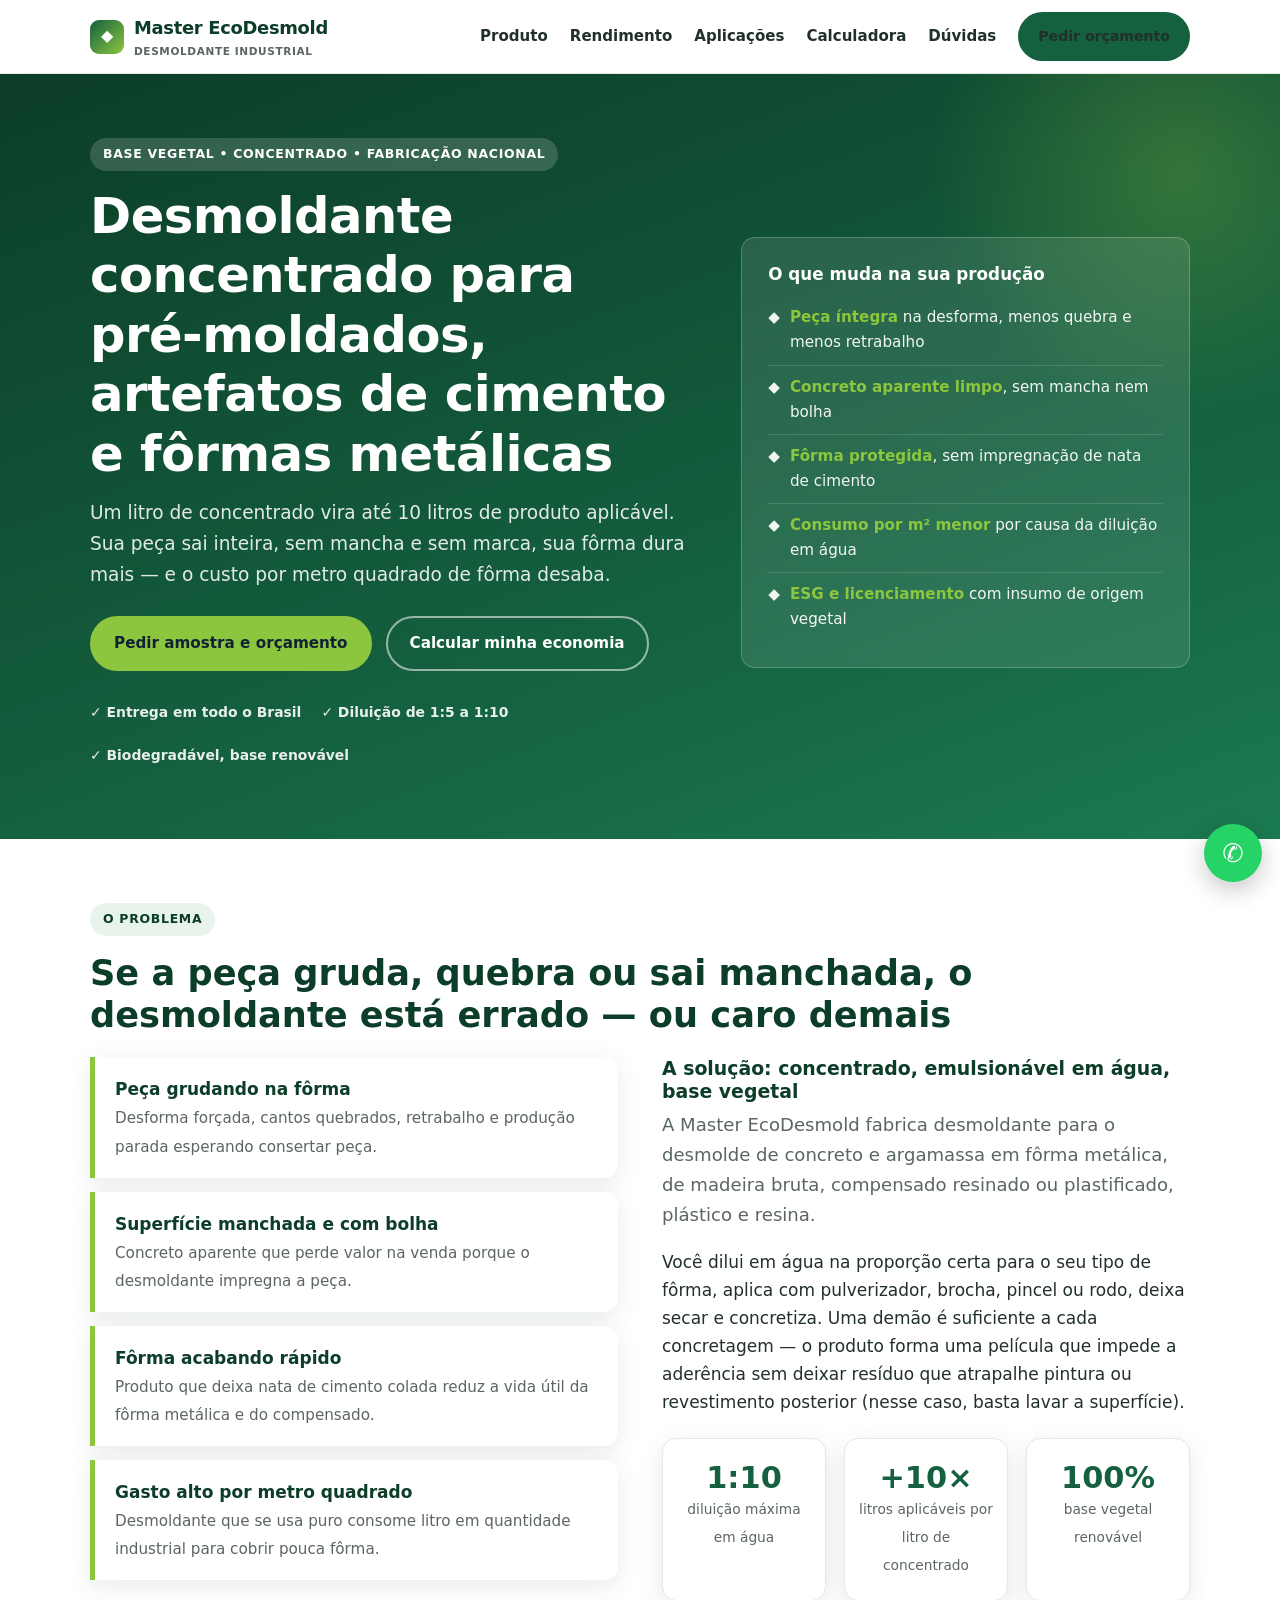
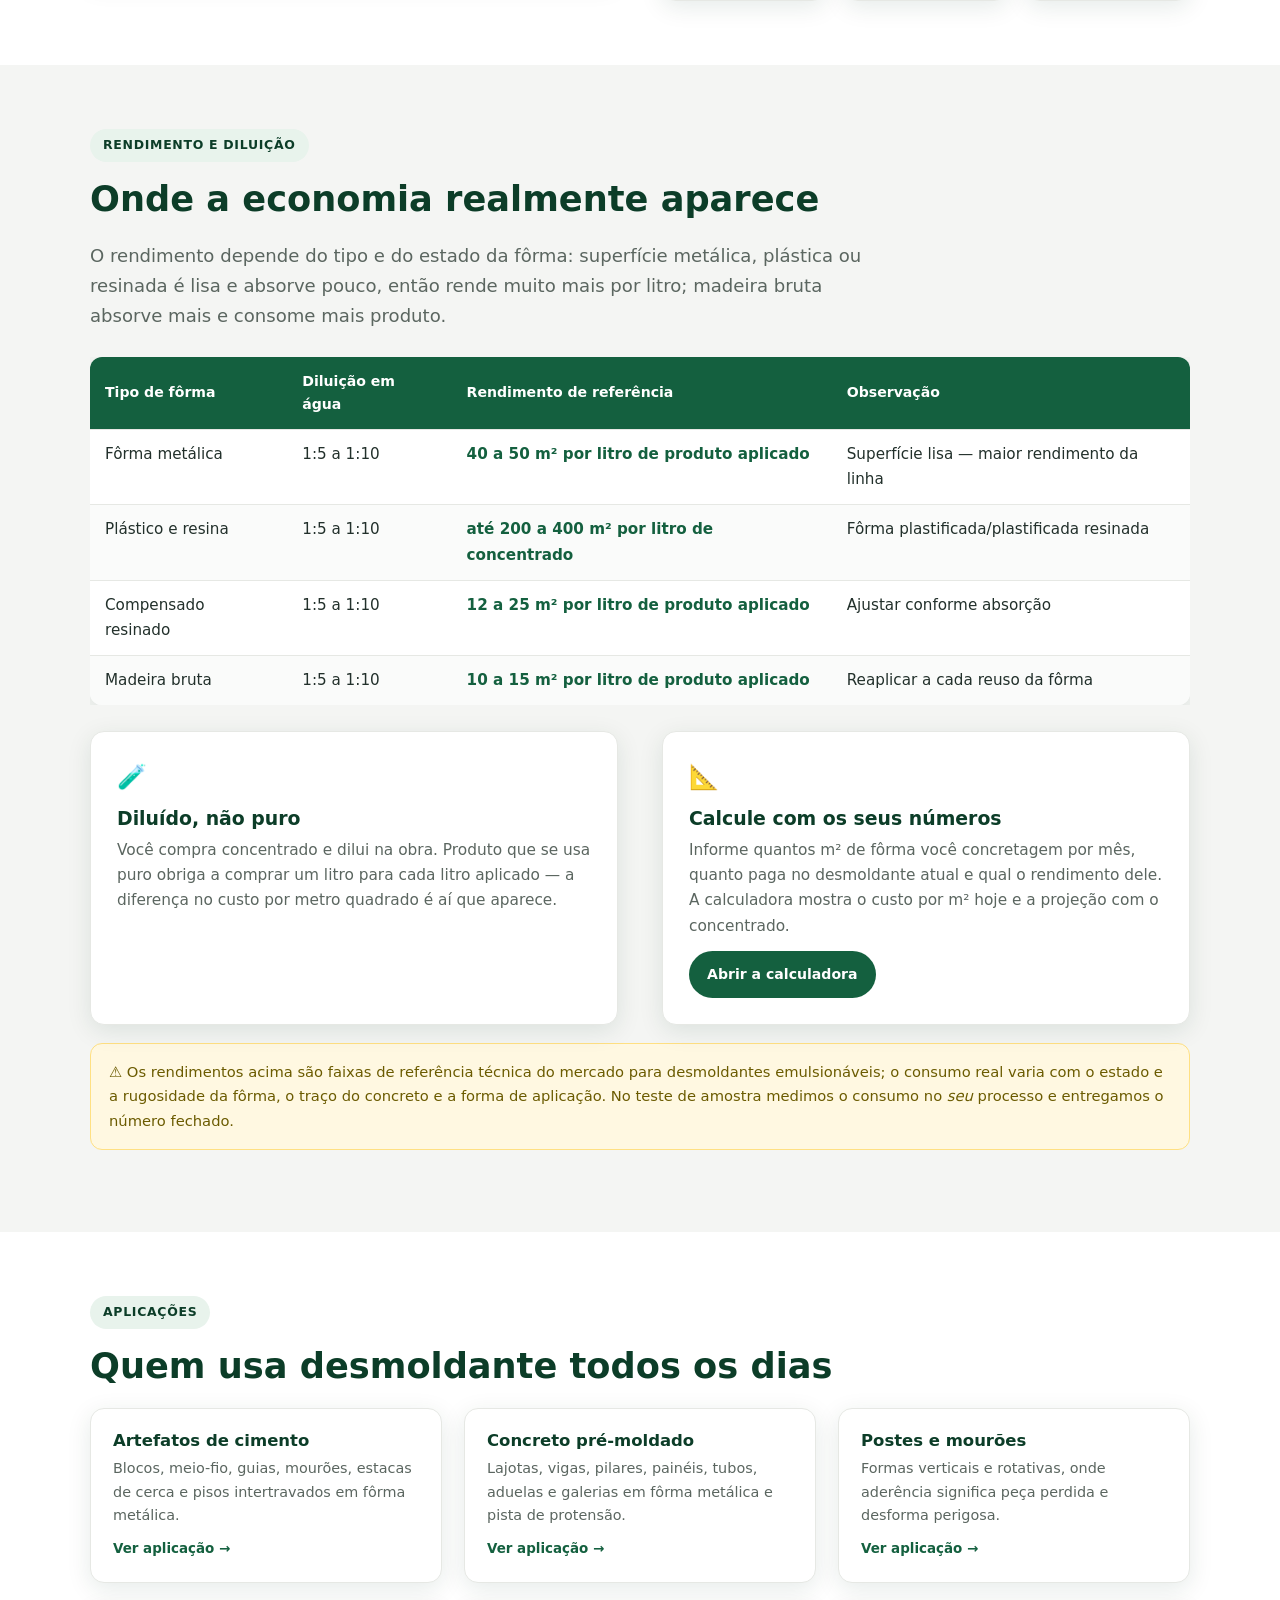
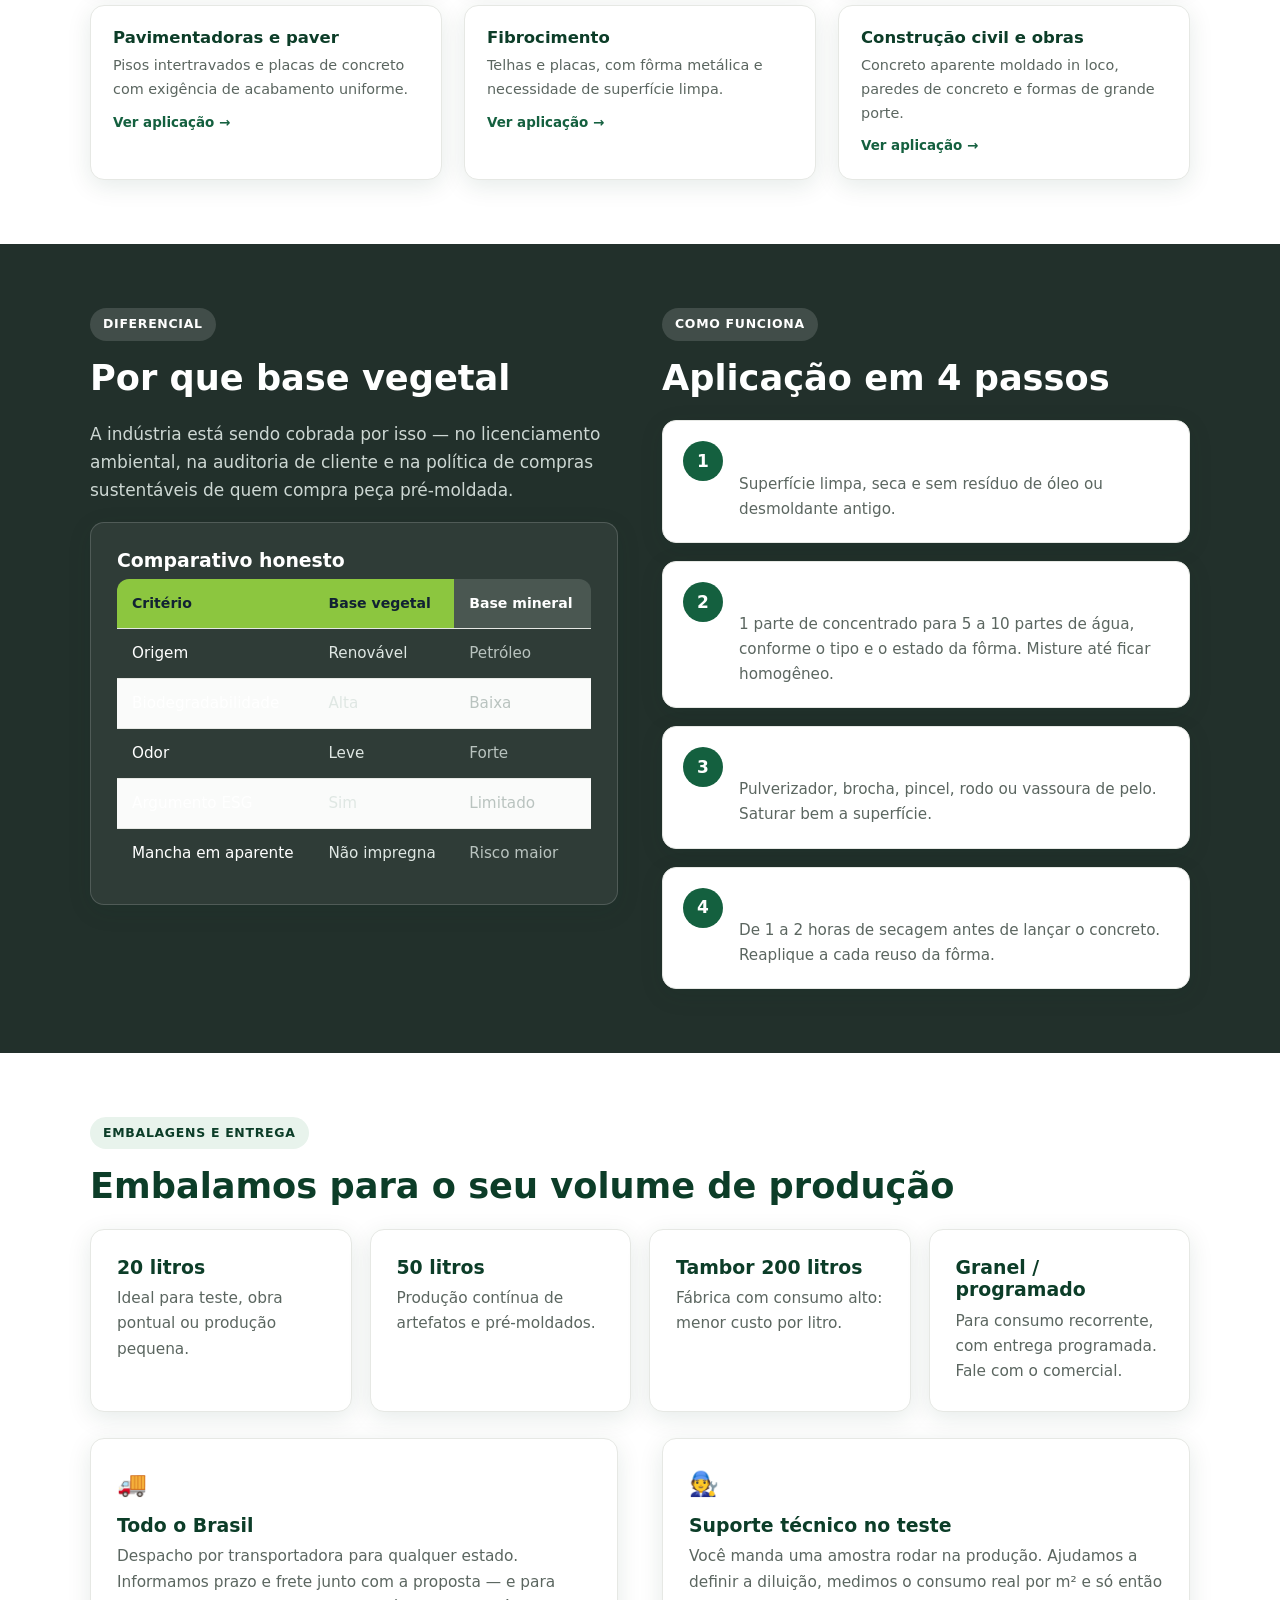
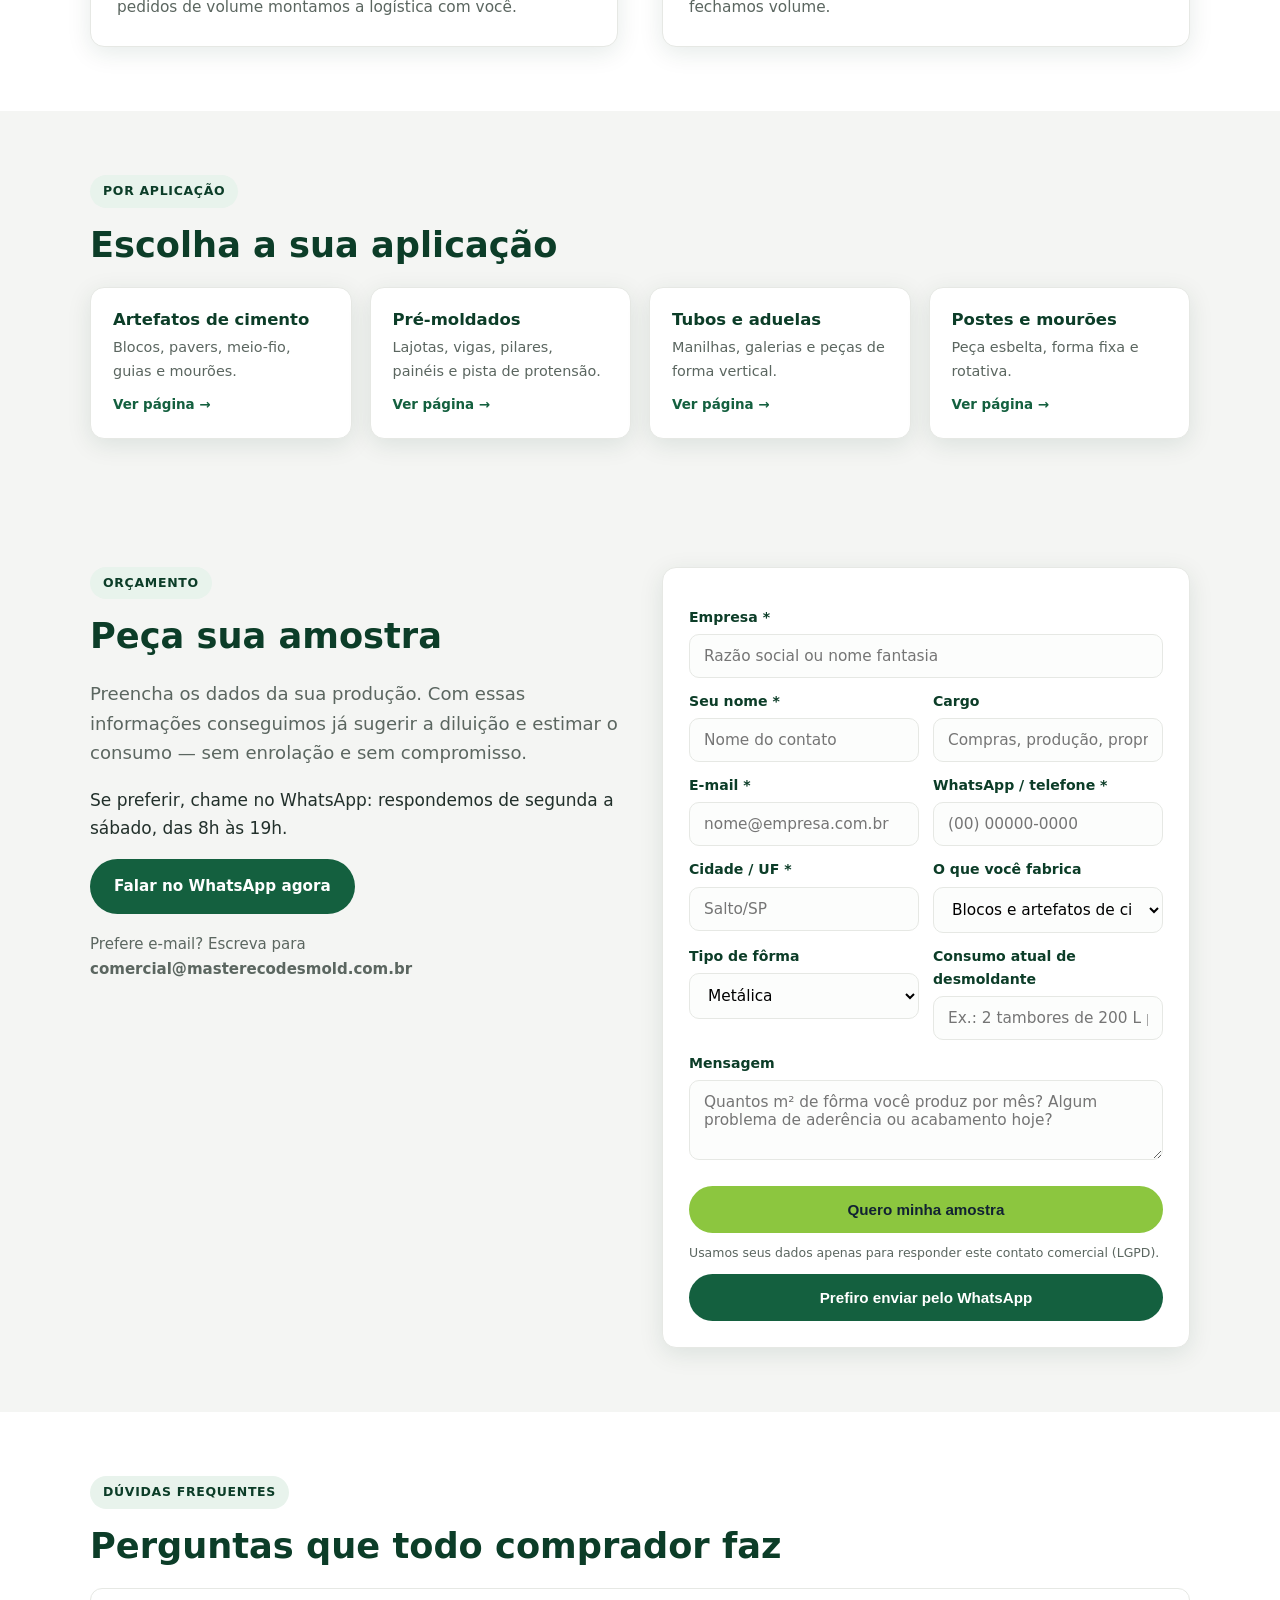
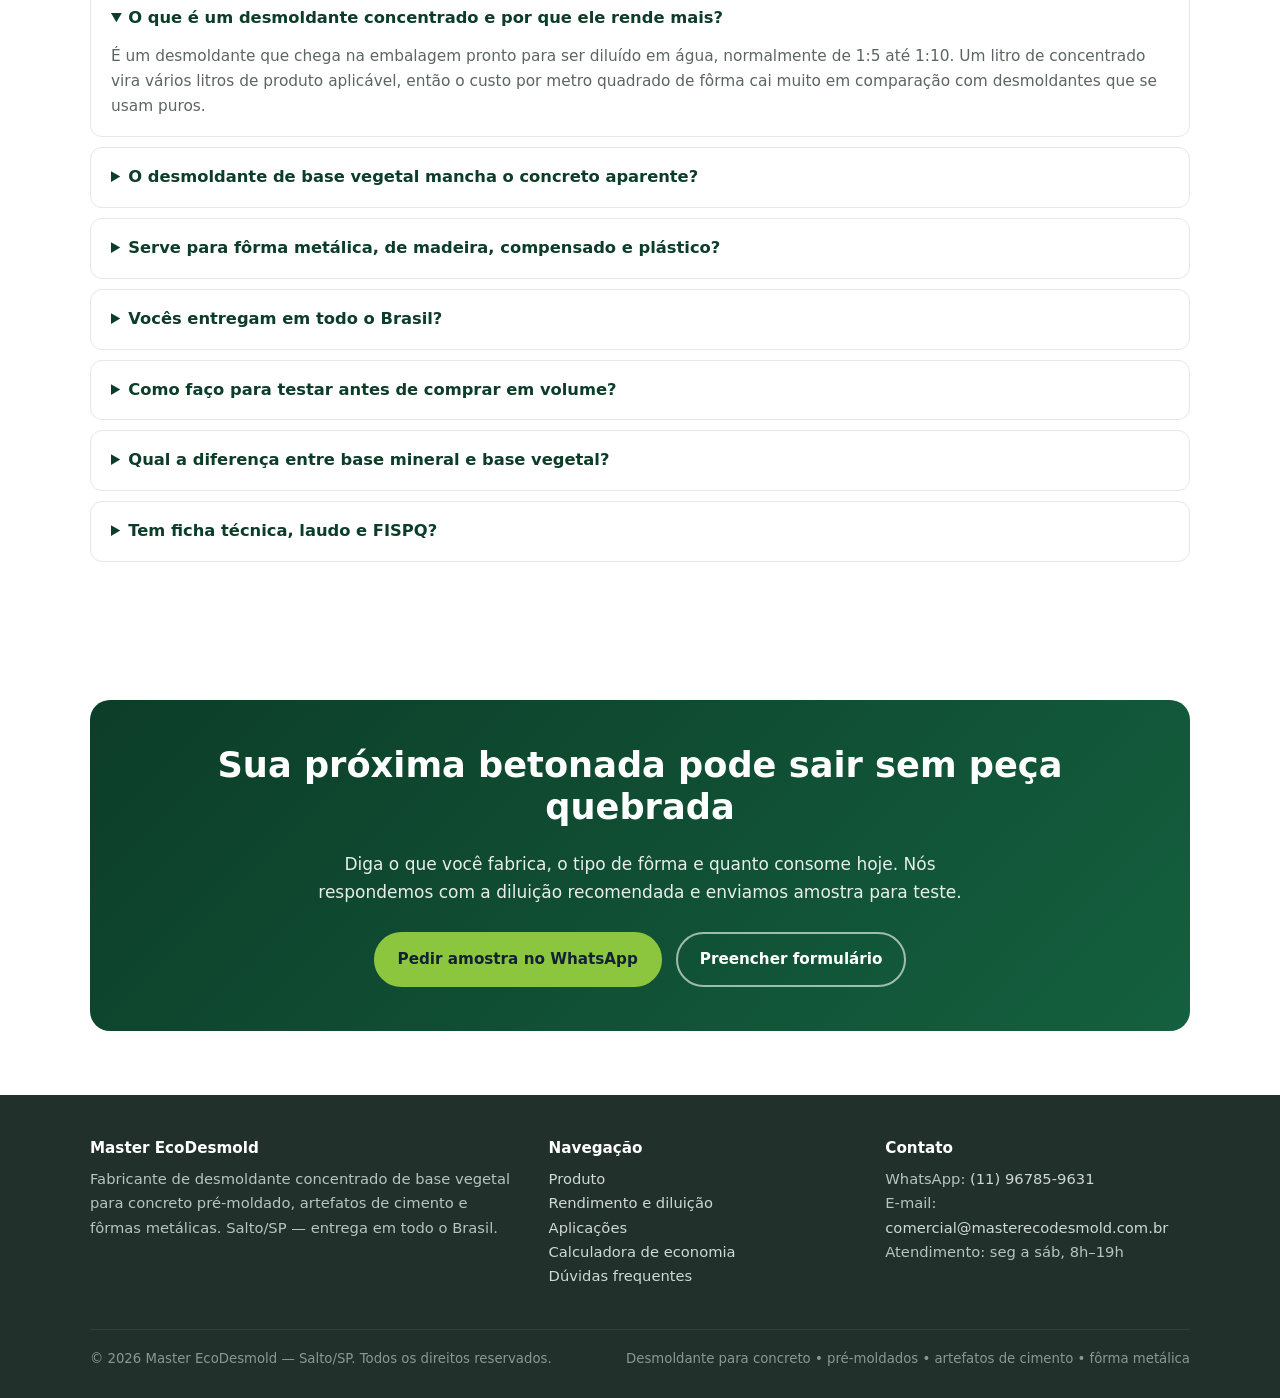
==== index.html @ 9f3f8e65 "Site Master EcoDesmold: home, calculadora de economia, 4 paginas de aplicacao, SEO (schema+FAQ+sitem" ====
<!DOCTYPE html>
<html lang="pt-BR">
<head>
<meta charset="UTF-8">
<meta name="viewport" content="width=device-width, initial-scale=1.0">
<title>Desmoldante para Concreto Pré-Moldado e Fôrma Metálica — Base Vegetal Concentrado | Master EcoDesmold</title>
<meta name="description" content="Desmoldante concentrado de base vegetal para pré-moldados, artefatos de cimento, blocos, tubos, postes, lajotas e fôrmas metálicas. Diluição de 1:5 a 1:10, alto rendimento por litro, biodegradável e não mancha o concreto aparente. Entrega em todo o Brasil via transportadora. Peça uma amostra.">
<meta name="keywords" content="desmoldante para concreto, desmoldante pré-moldado, desmoldante forma metálica, desmoldante base vegetal, desmoldante concentrado, desmoldante artefatos de cimento, desmoldante biodegradável, desmoldante para bloco de concreto, desmoldante para tubo de concreto, desmoldante para poste, desmoldante para lajota">
<meta name="robots" content="index,follow">
<link rel="canonical" href="https://masterecodesmold.com.br/">
<meta property="og:type" content="website">
<meta property="og:title" content="Master EcoDesmold — Desmoldante Concentrado de Base Vegetal">
<meta property="og:description" content="Alto rendimento por litro, diluição até 1:10, base vegetal renovável. Para pré-moldados, artefatos de cimento e fôrmas metálicas. Entrega em todo o Brasil.">
<meta property="og:url" content="https://masterecodesmold.com.br/">
<meta property="og:image" content="https://masterecodesmold.com.br/assets/img/og-image.png">
<meta property="og:locale" content="pt_BR">
<link rel="icon" href="/assets/img/favicon-32.png">
<link rel="stylesheet" href="/assets/css/style.css">
<script type="application/ld+json">
{
  "@context":"https://schema.org",
  "@type":"Organization",
  "name":"Master EcoDesmold",
  "url":"https://masterecodesmold.com.br",
  "description":"Fabricante de desmoldante concentrado de base vegetal para concreto pré-moldado, artefatos de cimento e fôrmas metálicas. Atende indústrias em todo o Brasil via transportadora.",
  "email":"comercial@masterecodesmold.com.br",
  "telephone":"+55-11-96785-9631",
  "address":{"@type":"PostalAddress","addressLocality":"Salto","addressRegion":"SP","addressCountry":"BR"},
  "areaServed":{"@type":"Country","name":"Brasil"},
  "contactPoint":{"@type":"ContactPoint","contactType":"vendas","telephone":"+55-11-96785-9631","email":"comercial@masterecodesmold.com.br","areaServed":"BR","availableLanguage":"Portuguese"}
}
</script>
<script type="application/ld+json">
{
  "@context":"https://schema.org",
  "@type":"FAQPage",
  "mainEntity":[
    {"@type":"Question","name":"O que é um desmoldante concentrado e por que ele rende mais?",
     "acceptedAnswer":{"@type":"Answer","text":"É um desmoldante que chega na embalagem pronto para ser diluído em água, normalmente de 1:5 até 1:10. Um litro de concentrado vira vários litros de produto aplicável, então o custo por metro quadrado de fôrma cai muito em comparação com desmoldantes que se usam puros."}},
    {"@type":"Question","name":"O desmoldante de base vegetal mancha o concreto aparente?",
     "acceptedAnswer":{"@type":"Answer","text":"Não. Os desmoldantes de base vegetal emulsionados em água formam uma película fina que não impregna o concreto, preservando o acabamento da peça aparente e evitando manchas e bolhas na superfície."}},
    {"@type":"Question","name":"Serve para fôrma metálica, de madeira, compensado e plástico?",
     "acceptedAnswer":{"@type":"Answer","text":"Sim. O produto é indicado para fôrmas metálicas, de madeira bruta, compensado resinado ou plastificado, plástico e resina, ajustando a diluição conforme a absorção da superfície. Fôrmas metálicas e plastificadas, por serem menos absorventes, têm rendimento muito maior por litro."}},
    {"@type":"Question","name":"Vocês entregam em todo o Brasil?",
     "acceptedAnswer":{"@type":"Answer","text":"Sim. Despachamos para todo o território nacional por transportadora, em embalagens de 20 L, 50 L e tambor de 200 L. Para pedidos maiores montamos a logística junto com o cliente."}},
    {"@type":"Question","name":"Como faço para testar antes de comprar em volume?",
     "acceptedAnswer":{"@type":"Answer","text":"Enviamos amostra para teste na sua produção. Basta informar o tipo de peça que você fabrica, o tipo de fôrma e o consumo mensal estimado de desmoldante. Um técnico acompanha o teste e ajuda a calcular a diluição ideal."}},
    {"@type":"Question","name":"Qual a diferença entre desmoldante de base mineral e de base vegetal?",
     "acceptedAnswer":{"@type":"Answer","text":"O de base mineral deriva de petróleo, é menos biodegradável e exige mais cuidado no descarte; costuma deixar odor mais forte. O de base vegetal é renovável, biodegradável, com odor leve, e atende melhor às exigências ambientais de licenciamento e às políticas de compras sustentáveis das indústrias."}}
  ]
}
</script>
</head>
<body>

<header class="site">
  <nav class="nav">
    <a class="brand" href="/">
      <span class="mark">◆</span>
      <span>Master EcoDesmold<small>Desmoldante Industrial</small></span>
    </a>
    <div class="nav-links">
      <a href="#produto">Produto</a>
      <a href="#rendimento">Rendimento</a>
      <a href="#aplicacoes">Aplicações</a>
      <a href="/calculadora.html">Calculadora</a>
      <a href="#faq">Dúvidas</a>
      <a class="btn btn-p btn-sm" href="#orcamento">Pedir orçamento</a>
    </div>
  </nav>
</header>

<section class="hero">
  <div class="wrap hero-grid">
    <div>
      <span class="pill" style="background:rgba(255,255,255,.16);color:#fff">Base vegetal • Concentrado • Fabricação nacional</span>
      <h1>Desmoldante concentrado para pré-moldados, artefatos de cimento e fôrmas metálicas</h1>
      <p class="lead">Um litro de concentrado vira até 10 litros de produto aplicável. Sua peça sai inteira, sem mancha e sem marca, sua fôrma dura mais — e o custo por metro quadrado de fôrma desaba.</p>
      <div class="cta-row">
        <a class="btn btn-w" href="#orcamento">Pedir amostra e orçamento</a>
        <a class="btn btn-o" href="/calculadora.html">Calcular minha economia</a>
      </div>
      <div class="selos">
        <span>✓ Entrega em todo o Brasil</span>
        <span>✓ Diluição de 1:5 a 1:10</span>
        <span>✓ Biodegradável, base renovável</span>
      </div>
    </div>
    <aside class="card-hero">
      <h3>O que muda na sua produção</h3>
      <ul>
        <li>◆ <span><b>Peça íntegra</b> na desforma, menos quebra e menos retrabalho</span></li>
        <li>◆ <span><b>Concreto aparente limpo</b>, sem mancha nem bolha</span></li>
        <li>◆ <span><b>Fôrma protegida</b>, sem impregnação de nata de cimento</span></li>
        <li>◆ <span><b>Consumo por m² menor</b> por causa da diluição em água</span></li>
        <li>◆ <span><b>ESG e licenciamento</b> com insumo de origem vegetal</span></li>
      </ul>
    </aside>
  </div>
</section>

<section id="produto">
  <div class="wrap">
    <span class="pill">O problema</span>
    <h2>Se a peça gruda, quebra ou sai manchada, o desmoldante está errado — ou caro demais</h2>
    <div class="two">
      <div>
        <div class="dor"><b>Peça grudando na fôrma</b><span>Desforma forçada, cantos quebrados, retrabalho e produção parada esperando consertar peça.</span></div>
        <div class="dor"><b>Superfície manchada e com bolha</b><span>Concreto aparente que perde valor na venda porque o desmoldante impregna a peça.</span></div>
        <div class="dor"><b>Fôrma acabando rápido</b><span>Produto que deixa nata de cimento colada reduz a vida útil da fôrma metálica e do compensado.</span></div>
        <div class="dor"><b>Gasto alto por metro quadrado</b><span>Desmoldante que se usa puro consome litro em quantidade industrial para cobrir pouca fôrma.</span></div>
      </div>
      <div>
        <h3>A solução: concentrado, emulsionável em água, base vegetal</h3>
        <p class="lead">A Master EcoDesmold fabrica desmoldante para o desmolde de concreto e argamassa em fôrma metálica, de madeira bruta, compensado resinado ou plastificado, plástico e resina.</p>
        <p>Você dilui em água na proporção certa para o seu tipo de fôrma, aplica com pulverizador, brocha, pincel ou rodo, deixa secar e concretiza. Uma demão é suficiente a cada concretagem — o produto forma uma película que impede a aderência sem deixar resíduo que atrapalhe pintura ou revestimento posterior (nesse caso, basta lavar a superfície).</p>
        <div class="kpi" style="margin-top:22px">
          <div><b>1:10</b><span>diluição máxima em água</span></div>
          <div><b>+10×</b><span>litros aplicáveis por litro de concentrado</span></div>
          <div><b>100%</b><span>base vegetal renovável</span></div>
        </div>
      </div>
    </div>
  </div>
</section>

<section class="alt" id="rendimento">
  <div class="wrap">
    <span class="pill">Rendimento e diluição</span>
    <h2>Onde a economia realmente aparece</h2>
    <p class="lead" style="max-width:70ch">O rendimento depende do tipo e do estado da fôrma: superfície metálica, plástica ou resinada é lisa e absorve pouco, então rende muito mais por litro; madeira bruta absorve mais e consome mais produto.</p>
    <div style="overflow-x:auto;margin:26px 0">
    <table class="t">
      <thead><tr><th>Tipo de fôrma</th><th>Diluição em água</th><th>Rendimento de referência</th><th>Observação</th></tr></thead>
      <tbody>
        <tr><td>Fôrma metálica</td><td>1:5 a 1:10</td><td class="hl">40 a 50 m² por litro de produto aplicado</td><td>Superfície lisa — maior rendimento da linha</td></tr>
        <tr><td>Plástico e resina</td><td>1:5 a 1:10</td><td class="hl">até 200 a 400 m² por litro de concentrado</td><td>Fôrma plastificada/plastificada resinada</td></tr>
        <tr><td>Compensado resinado</td><td>1:5 a 1:10</td><td class="hl">12 a 25 m² por litro de produto aplicado</td><td>Ajustar conforme absorção</td></tr>
        <tr><td>Madeira bruta</td><td>1:5 a 1:10</td><td class="hl">10 a 15 m² por litro de produto aplicado</td><td>Reaplicar a cada reuso da fôrma</td></tr>
      </tbody>
    </table>
    </div>
    <div class="two">
      <div class="box">
        <div class="ico">🧪</div>
        <h3>Diluído, não puro</h3>
        <p>Você compra concentrado e dilui na obra. Produto que se usa puro obriga a comprar um litro para cada litro aplicado — a diferença no custo por metro quadrado é aí que aparece.</p>
      </div>
      <div class="box">
        <div class="ico">📐</div>
        <h3>Calcule com os seus números</h3>
        <p>Informe quantos m² de fôrma você concretagem por mês, quanto paga no desmoldante atual e qual o rendimento dele. A calculadora mostra o custo por m² hoje e a projeção com o concentrado.</p>
        <a class="btn btn-p btn-sm" href="/calculadora.html" style="margin-top:12px">Abrir a calculadora</a>
      </div>
    </div>
    <div class="aviso">⚠️ Os rendimentos acima são faixas de referência técnica do mercado para desmoldantes emulsionáveis; o consumo real varia com o estado e a rugosidade da fôrma, o traço do concreto e a forma de aplicação. No teste de amostra medimos o consumo no <em>seu</em> processo e entregamos o número fechado.</div>
  </div>
</section>

<section id="aplicacoes">
  <div class="wrap">
    <span class="pill">Aplicações</span>
    <h2>Quem usa desmoldante todos os dias</h2>
    <div class="three">
      <a class="aplic" href="#orcamento"><h3>Artefatos de cimento</h3><p>Blocos, meio-fio, guias, mourões, estacas de cerca e pisos intertravados em fôrma metálica.</p><span class="mais">Ver aplicação →</span></a>
      <a class="aplic" href="#orcamento"><h3>Concreto pré-moldado</h3><p>Lajotas, vigas, pilares, painéis, tubos, aduelas e galerias em fôrma metálica e pista de protensão.</p><span class="mais">Ver aplicação →</span></a>
      <a class="aplic" href="#orcamento"><h3>Postes e mourões</h3><p>Formas verticais e rotativas, onde aderência significa peça perdida e desforma perigosa.</p><span class="mais">Ver aplicação →</span></a>
      <a class="aplic" href="#orcamento"><h3>Pavimentadoras e paver</h3><p>Pisos intertravados e placas de concreto com exigência de acabamento uniforme.</p><span class="mais">Ver aplicação →</span></a>
      <a class="aplic" href="#orcamento"><h3>Fibrocimento</h3><p>Telhas e placas, com fôrma metálica e necessidade de superfície limpa.</p><span class="mais">Ver aplicação →</span></a>
      <a class="aplic" href="#orcamento"><h3>Construção civil e obras</h3><p>Concreto aparente moldado in loco, paredes de concreto e formas de grande porte.</p><span class="mais">Ver aplicação →</span></a>
    </div>
  </div>
</section>

<section class="dark">
  <div class="wrap two">
    <div>
      <span class="pill" style="background:rgba(255,255,255,.14);color:#fff">Diferencial</span>
      <h2>Por que base vegetal</h2>
      <p style="color:#cdd7d3">A indústria está sendo cobrada por isso — no licenciamento ambiental, na auditoria de cliente e na política de compras sustentáveis de quem compra peça pré-moldada.</p>
      <div class="box" style="background:rgba(255,255,255,.06);border-color:rgba(255,255,255,.16);color:#e9edeb;margin-top:8px">
        <h3 style="color:#fff">Comparativo honesto</h3>
        <table class="t" style="background:transparent;box-shadow:none">
          <thead><tr><th style="background:var(--lima);color:#123">Critério</th><th style="background:var(--lima);color:#123">Base vegetal</th><th style="background:#4a5751;color:#fff">Base mineral</th></tr></thead>
          <tbody>
            <tr><td style="color:#fff">Origem</td><td style="color:#dfe7e3">Renovável</td><td style="color:#b9c3bf">Petróleo</td></tr>
            <tr><td style="color:#fff">Biodegradabilidade</td><td style="color:#dfe7e3">Alta</td><td style="color:#b9c3bf">Baixa</td></tr>
            <tr><td style="color:#fff">Odor</td><td style="color:#dfe7e3">Leve</td><td style="color:#b9c3bf">Forte</td></tr>
            <tr><td style="color:#fff">Argumento ESG</td><td style="color:#dfe7e3">Sim</td><td style="color:#b9c3bf">Limitado</td></tr>
            <tr><td style="color:#fff">Mancha em aparente</td><td style="color:#dfe7e3">Não impregna</td><td style="color:#b9c3bf">Risco maior</td></tr>
          </tbody>
        </table>
      </div>
    </div>
    <div>
      <span class="pill" style="background:rgba(255,255,255,.14);color:#fff">Como funciona</span>
      <h2>Aplicação em 4 passos</h2>
      <div class="steps">
        <div class="step"><div><h3 style="color:#fff">Limpe a fôrma</h3><p>Superfície limpa, seca e sem resíduo de óleo ou desmoldante antigo.</p></div></div>
        <div class="step"><div><h3 style="color:#fff">Dilua na proporção certa</h3><p>1 parte de concentrado para 5 a 10 partes de água, conforme o tipo e o estado da fôrma. Misture até ficar homogêneo.</p></div></div>
        <div class="step"><div><h3 style="color:#fff">Aplique uma demão fina e uniforme</h3><p>Pulverizador, brocha, pincel, rodo ou vassoura de pelo. Saturar bem a superfície.</p></div></div>
        <div class="step"><div><h3 style="color:#fff">Espere secar e concretize</h3><p>De 1 a 2 horas de secagem antes de lançar o concreto. Reaplique a cada reuso da fôrma.</p></div></div>
      </div>
    </div>
  </div>
</section>

<section>
  <div class="wrap">
    <span class="pill">Embalagens e entrega</span>
    <h2>Embalamos para o seu volume de produção</h2>
    <div class="four">
      <div class="box"><h3>20 litros</h3><p>Ideal para teste, obra pontual ou produção pequena.</p></div>
      <div class="box"><h3>50 litros</h3><p>Produção contínua de artefatos e pré-moldados.</p></div>
      <div class="box"><h3>Tambor 200 litros</h3><p>Fábrica com consumo alto: menor custo por litro.</p></div>
      <div class="box"><h3>Granel / programado</h3><p>Para consumo recorrente, com entrega programada. Fale com o comercial.</p></div>
    </div>
    <div class="two" style="margin-top:26px">
      <div class="box"><div class="ico">🚚</div><h3>Todo o Brasil</h3><p>Despacho por transportadora para qualquer estado. Informamos prazo e frete junto com a proposta — e para pedidos de volume montamos a logística com você.</p></div>
      <div class="box"><div class="ico">🧑‍🔧</div><h3>Suporte técnico no teste</h3><p>Você manda uma amostra rodar na produção. Ajudamos a definir a diluição, medimos o consumo real por m² e só então fechamos volume.</p></div>
    </div>
  </div>
</section>


<section class="alt">
  <div class="wrap">
    <span class="pill">Por aplicação</span>
    <h2>Escolha a sua aplicação</h2>
    <div class="four">
      <a class="aplic" href="/artefatos-de-cimento.html"><h3>Artefatos de cimento</h3><p>Blocos, pavers, meio-fio, guias e mourões.</p><span class="mais">Ver página →</span></a>
      <a class="aplic" href="/pre-moldados.html"><h3>Pré-moldados</h3><p>Lajotas, vigas, pilares, painéis e pista de protensão.</p><span class="mais">Ver página →</span></a>
      <a class="aplic" href="/tubos-e-aduelas.html"><h3>Tubos e aduelas</h3><p>Manilhas, galerias e peças de forma vertical.</p><span class="mais">Ver página →</span></a>
      <a class="aplic" href="/postes-e-mouroes.html"><h3>Postes e mourões</h3><p>Peça esbelta, forma fixa e rotativa.</p><span class="mais">Ver página →</span></a>
    </div>
  </div>
</section>
<section class="alt" id="orcamento">
  <div class="wrap two">
    <div>
      <span class="pill">Orçamento</span>
      <h2>Peça sua amostra</h2>
      <p class="lead">Preencha os dados da sua produção. Com essas informações conseguimos já sugerir a diluição e estimar o consumo — sem enrolação e sem compromisso.</p>
      <p>Se preferir, chame no WhatsApp: respondemos de segunda a sábado, das 8h às 19h.</p>
      <a class="btn btn-p" href="https://wa.me/5511967859631?text=Ol%C3%A1%2C%20produzo%20pr%C3%A9-moldados%2Fartefatos%20de%20cimento%20e%20quero%20saber%20sobre%20o%20desmoldante%20Master%20EcoDesmold" target="_blank" rel="noopener">Falar no WhatsApp agora</a>
      <p style="margin-top:18px;font-size:.94rem;color:var(--cinza)">Prefere e-mail? Escreva para <b>comercial@masterecodesmold.com.br</b></p>
    </div>
    <form class="orc" id="formOrc" method="POST" action="https://formsubmit.co/comercial@masterecodesmold.com.br">
      <input type="hidden" name="_subject" value="Novo pedido de amostra/orçamento — site Master EcoDesmold">
      <input type="hidden" name="_captcha" value="false">
      <label for="empresa">Empresa *</label>
      <input id="empresa" name="empresa" required placeholder="Razão social ou nome fantasia">
      <div class="inline">
        <div><label for="nome">Seu nome *</label><input id="nome" name="nome" required placeholder="Nome do contato"></div>
        <div><label for="cargo">Cargo</label><input id="cargo" name="cargo" placeholder="Compras, produção, proprietário..."></div>
      </div>
      <div class="inline">
        <div><label for="email">E-mail *</label><input id="email" type="email" name="email" required placeholder="nome@empresa.com.br"></div>
        <div><label for="tel">WhatsApp / telefone *</label><input id="tel" name="telefone" required placeholder="(00) 00000-0000"></div>
      </div>
      <div class="inline">
        <div><label for="cidade">Cidade / UF *</label><input id="cidade" name="cidade" required placeholder="Salto/SP"></div>
        <div><label for="material">O que você fabrica</label>
          <select id="material" name="fabricacao">
            <option>Blocos e artefatos de cimento</option>
            <option>Pré-moldados (lajota, viga, painel)</option>
            <option>Tubos, aduelas e galerias</option>
            <option>Postes e mourões</option>
            <option>Pisos intertravados / paver</option>
            <option>Fibrocimento / telhas</option>
            <option>Construção civil (concreto aparente)</option>
            <option>Outro</option>
          </select>
        </div>
      </div>
      <div class="inline">
        <div><label for="forrma">Tipo de fôrma</label>
          <select id="forrma" name="forma">
            <option>Metálica</option>
            <option>Madeira bruta</option>
            <option>Compensado resinado / plastificado</option>
            <option>Plástico / resina</option>
            <option>Mista</option>
          </select>
        </div>
        <div><label for="consumo">Consumo atual de desmoldante</label><input id="consumo" name="consumo" placeholder="Ex.: 2 tambores de 200 L por mês"></div>
      </div>
      <label for="msg">Mensagem</label>
      <textarea id="msg" name="mensagem" rows="3" placeholder="Quantos m² de fôrma você produz por mês? Algum problema de aderência ou acabamento hoje?"></textarea>
      <button class="btn btn-w" type="submit" style="width:100%;margin-top:18px">Quero minha amostra</button>
      <p style="font-size:.78rem;color:var(--cinza);margin:10px 0 0">Usamos seus dados apenas para responder este contato comercial (LGPD).</p>
    </form>
  </div>
</section>

<section id="faq">
  <div class="wrap">
    <span class="pill">Dúvidas frequentes</span>
    <h2>Perguntas que todo comprador faz</h2>
    <div class="faq">
      <details open><summary>O que é um desmoldante concentrado e por que ele rende mais?</summary><p>É um desmoldante que chega na embalagem pronto para ser diluído em água, normalmente de 1:5 até 1:10. Um litro de concentrado vira vários litros de produto aplicável, então o custo por metro quadrado de fôrma cai muito em comparação com desmoldantes que se usam puros.</p></details>
      <details><summary>O desmoldante de base vegetal mancha o concreto aparente?</summary><p>Não. Desmoldantes de base vegetal emulsionados em água formam uma película fina que não impregna o concreto, preservando o acabamento da peça aparente e ajudando a evitar manchas e bolhas na superfície.</p></details>
      <details><summary>Serve para fôrma metálica, de madeira, compensado e plástico?</summary><p>Sim. É indicado para fôrmas metálicas, de madeira bruta, compensado resinado ou plastificado, plástico e resina — ajustando a diluição conforme a absorção da superfície. Fôrmas metálicas e plastificadas, por serem menos absorventes, têm rendimento muito maior por litro.</p></details>
      <details><summary>Vocês entregam em todo o Brasil?</summary><p>Sim. Despachamos para todo o território nacional por transportadora, em embalagens de 20 L, 50 L e tambor de 200 L. Para pedidos maiores montamos a logística junto com o cliente.</p></details>
      <details><summary>Como faço para testar antes de comprar em volume?</summary><p>Enviamos amostra para teste na sua produção. Basta informar o tipo de peça que você fabrica, o tipo de fôrma e o consumo mensal estimado de desmoldante. Acompanhamos o teste e ajudamos a calcular a diluição ideal.</p></details>
      <details><summary>Qual a diferença entre base mineral e base vegetal?</summary><p>O de base mineral deriva de petróleo, é menos biodegradável e costuma ter odor mais forte. O de base vegetal é renovável, biodegradável, com odor leve, e atende melhor às exigências ambientais de licenciamento e às políticas de compras sustentáveis das indústrias.</p></details>
      <details><summary>Tem ficha técnica, laudo e FISPQ?</summary><p>Sim. Enviamos ficha técnica, FISPQ e informações de validade e armazenamento junto com a proposta. Se o seu setor de compras ou o cliente final exigir laudo específico, fale com o comercial que verificamos a disponibilidade.</p></details>
    </div>
  </div>
</section>

<section>
  <div class="wrap">
    <div class="cta-final">
      <h2>Sua próxima betonada pode sair sem peça quebrada</h2>
      <p>Diga o que você fabrica, o tipo de fôrma e quanto consome hoje. Nós respondemos com a diluição recomendada e enviamos amostra para teste.</p>
      <div class="cta-row" style="justify-content:center">
        <a class="btn btn-w" href="https://wa.me/5511967859631?text=Quero%20uma%20amostra%20do%20desmoldante%20Master%20EcoDesmold" target="_blank" rel="noopener">Pedir amostra no WhatsApp</a>
        <a class="btn btn-o" style="color:#fff;border-color:rgba(255,255,255,.6)" href="#orcamento">Preencher formulário</a>
      </div>
    </div>
  </div>
</section>

<footer>
  <div class="wrap">
    <div class="fgrid">
      <div>
        <h4>Master EcoDesmold</h4>
        <p>Fabricante de desmoldante concentrado de base vegetal para concreto pré-moldado, artefatos de cimento e fôrmas metálicas. Salto/SP — entrega em todo o Brasil.</p>
      </div>
      <div>
        <h4>Navegação</h4>
        <p><a href="#produto">Produto</a><br><a href="#rendimento">Rendimento e diluição</a><br><a href="#aplicacoes">Aplicações</a><br><a href="/calculadora.html">Calculadora de economia</a><br><a href="#faq">Dúvidas frequentes</a></p>
      </div>
      <div>
        <h4>Contato</h4>
        <p>WhatsApp: <a href="https://wa.me/5511967859631" target="_blank" rel="noopener">(11) 96785-9631</a><br>
        E-mail: <a href="mailto:comercial@masterecodesmold.com.br">comercial@masterecodesmold.com.br</a><br>
        Atendimento: seg a sáb, 8h–19h</p>
      </div>
    </div>
    <div class="fbot">
      <span>© 2026 Master EcoDesmold — Salto/SP. Todos os direitos reservados.</span>
      <span>Desmoldante para concreto • pré-moldados • artefatos de cimento • fôrma metálica</span>
    </div>
  </div>
</footer>

<a class="flutua" href="https://wa.me/5511967859631?text=Ol%C3%A1%2C%20quero%20saber%20sobre%20o%20desmoldante%20Master%20EcoDesmold" target="_blank" rel="noopener" aria-label="WhatsApp">✆</a>

<script src="/assets/js/whats.js" defer></script>
</body>
</html>
---- assets/css/style.css ----
:root{
  --verde:#14603f; --verde-esc:#0c3d28; --verde-claro:#e8f3ec;
  --lima:#8cc63f; --lima-esc:#6ea32c;
  --concreto:#f4f5f3; --concreto-2:#e6e8e4; --grafite:#22302b; --cinza:#5b6660;
  --branco:#ffffff; --sombra:0 6px 24px rgba(12,61,40,.10);
  --radius:14px; --max:1140px;
}
*{box-sizing:border-box;margin:0;padding:0}
html{scroll-behavior:smooth;-webkit-text-size-adjust:100%}
body{font-family:'Segoe UI',system-ui,-apple-system,Roboto,Arial,sans-serif;color:var(--grafite);background:var(--branco);line-height:1.65;font-size:17px}
img{max-width:100%;display:block}
a{color:var(--verde);text-decoration:none}
.wrap{max-width:var(--max);margin:0 auto;padding:0 20px}
h1,h2,h3,h4{line-height:1.2;color:var(--verde-esc);font-weight:800}
h1{font-size:clamp(1.9rem,4.2vw,3.1rem);letter-spacing:-.5px}
h2{font-size:clamp(1.5rem,3vw,2.2rem);margin-bottom:.6em}
h3{font-size:1.18rem;margin-bottom:.4em}
p{margin-bottom:1em}
.lead{font-size:1.13rem;color:var(--cinza)}

/* ---------- header ---------- */
header.site{position:sticky;top:0;z-index:50;background:rgba(255,255,255,.96);backdrop-filter:blur(8px);border-bottom:1px solid var(--concreto-2)}
.nav{display:flex;align-items:center;justify-content:space-between;gap:16px;padding:12px 0;max-width:var(--max);margin:0 auto;padding-left:20px;padding-right:20px}
.brand{display:flex;align-items:center;gap:10px;font-weight:800;font-size:1.12rem;color:var(--verde-esc);letter-spacing:-.3px}
.brand .mark{width:34px;height:34px;border-radius:9px;background:linear-gradient(135deg,var(--verde),var(--lima));display:grid;place-items:center;color:#fff;font-size:1rem}
.brand small{display:block;font-size:.66rem;font-weight:600;color:var(--cinza);letter-spacing:.6px;text-transform:uppercase}
.nav-links{display:flex;gap:22px;align-items:center;font-size:.94rem;font-weight:600}
.nav-links a{color:var(--grafite)}
.nav-links a:hover{color:var(--verde)}
.btn{display:inline-flex;align-items:center;gap:9px;padding:13px 22px;border-radius:999px;font-weight:700;font-size:.95rem;border:2px solid transparent;transition:.18s;cursor:pointer;text-align:center;justify-content:center}
.btn-p{background:var(--verde);color:#fff}
.btn-p:hover{background:var(--verde-esc);transform:translateY(-1px)}
.btn-w{background:var(--lima);color:#123;border-color:var(--lima)}
.btn-w:hover{background:var(--lima-esc);border-color:var(--lima-esc);color:#fff}
.btn-o{background:transparent;color:var(--verde);border-color:var(--verde)}
.btn-o:hover{background:var(--verde-claro)}
.btn-sm{padding:10px 16px;font-size:.88rem}
.nav .btn{padding:11px 18px}

/* ---------- hero ---------- */
.hero{background:linear-gradient(160deg,var(--verde-esc) 0%,var(--verde) 62%,#1b7a50 100%);color:#fff;padding:64px 0 72px;position:relative;overflow:hidden}
.hero:after{content:"";position:absolute;right:-160px;top:-160px;width:520px;height:520px;border-radius:50%;background:radial-gradient(circle,rgba(140,198,63,.28),transparent 68%)}
.hero h1{color:#fff;max-width:20ch}
.hero .lead{color:rgba(255,255,255,.88);max-width:56ch;margin-top:14px;font-size:1.16rem}
.hero-grid{display:grid;grid-template-columns:1.15fr .85fr;gap:44px;align-items:center;position:relative;z-index:2}
.cta-row{display:flex;gap:14px;flex-wrap:wrap;margin-top:26px}
.hero .btn-o{color:#fff;border-color:rgba(255,255,255,.55)}
.hero .btn-o:hover{background:rgba(255,255,255,.14)}
.selos{display:flex;gap:20px;flex-wrap:wrap;margin-top:30px;font-size:.87rem;color:rgba(255,255,255,.9);font-weight:600}
.selos span{display:flex;align-items:center;gap:7px}
.card-hero{background:rgba(255,255,255,.10);border:1px solid rgba(255,255,255,.22);border-radius:var(--radius);padding:26px;backdrop-filter:blur(4px)}
.card-hero h3{color:#fff;font-size:1.05rem;margin-bottom:12px}
.card-hero ul{list-style:none;font-size:.95rem}
.card-hero li{padding:9px 0;border-bottom:1px solid rgba(255,255,255,.14);display:flex;gap:10px;color:rgba(255,255,255,.94)}
.card-hero li:last-child{border:0}
.card-hero b{color:var(--lima)}

/* ---------- seções ---------- */
section{padding:64px 0}
section.alt{background:var(--concreto)}
section.dark{background:var(--grafite);color:#e9edeb}
section.dark h2{color:#fff}
.two{display:grid;grid-template-columns:1fr 1fr;gap:44px;align-items:start}
.three{display:grid;grid-template-columns:repeat(3,1fr);gap:22px}
.four{display:grid;grid-template-columns:repeat(4,1fr);gap:18px}
.box{background:#fff;border:1px solid var(--concreto-2);border-radius:var(--radius);padding:26px;box-shadow:var(--sombra);height:100%}
.box .ico{font-size:1.5rem;margin-bottom:10px}
.box p{color:var(--cinza);font-size:.96rem;margin:0}
.pill{display:inline-block;background:var(--verde-claro);color:var(--verde-esc);font-size:.78rem;font-weight:800;letter-spacing:.7px;text-transform:uppercase;padding:6px 13px;border-radius:999px;margin-bottom:16px}
.dor{background:#fff;border-left:5px solid var(--lima);padding:18px 20px;border-radius:0 var(--radius) var(--radius) 0;box-shadow:var(--sombra);margin-bottom:14px}
.dor b{display:block;color:var(--verde-esc)}
.dor span{font-size:.95rem;color:var(--cinza)}

table.t{width:100%;border-collapse:collapse;font-size:.95rem;background:#fff;border-radius:12px;overflow:hidden;box-shadow:var(--sombra)}
table.t th{background:var(--verde);color:#fff;text-align:left;padding:13px 15px;font-size:.88rem;font-weight:700}
table.t td{padding:12px 15px;border-top:1px solid var(--concreto-2);vertical-align:top}
table.t tr:nth-child(even) td{background:#fafbfa}
table.t td.hl{font-weight:700;color:var(--verde)}
.steps{counter-reset:s;display:grid;gap:18px}
.step{display:flex;gap:16px;background:#fff;border:1px solid var(--concreto-2);border-radius:var(--radius);padding:20px;box-shadow:var(--sombra)}
.step:before{counter-increment:s;content:counter(s);flex:0 0 40px;height:40px;border-radius:50%;background:var(--verde);color:#fff;display:grid;place-items:center;font-weight:800}
.step p{font-size:.95rem;color:var(--cinza);margin:0}
.aplic{background:#fff;border:1px solid var(--concreto-2);border-radius:var(--radius);padding:22px;box-shadow:var(--sombra);display:block;transition:.18s}
.aplic:hover{transform:translateY(-3px);box-shadow:0 10px 30px rgba(12,61,40,.16)}
.aplic h3{font-size:1.03rem;margin-bottom:6px}
.aplic p{font-size:.9rem;color:var(--cinza);margin:0}
.aplic .mais{font-size:.84rem;font-weight:700;color:var(--verde);margin-top:10px;display:block}
.faq details{background:#fff;border:1px solid var(--concreto-2);border-radius:12px;padding:16px 20px;margin-bottom:10px}
.faq summary{font-weight:700;cursor:pointer;color:var(--verde-esc);font-size:1.02rem}
.faq p{margin:12px 0 0;color:var(--cinza);font-size:.96rem}
.cta-final{background:linear-gradient(135deg,var(--verde-esc),var(--verde));color:#fff;border-radius:20px;padding:44px;text-align:center}
.cta-final h2{color:#fff}
.cta-final p{color:rgba(255,255,255,.9);max-width:60ch;margin:0 auto 22px}
footer{background:var(--grafite);color:#b9c3bf;padding:44px 0 28px;font-size:.92rem}
footer h4{color:#fff;font-size:.95rem;margin-bottom:10px}
footer a{color:#cfd8d4}
.fgrid{display:grid;grid-template-columns:1.4fr 1fr 1fr;gap:32px;margin-bottom:26px}
.fbot{border-top:1px solid #33403a;padding-top:18px;font-size:.83rem;color:#8b9793;display:flex;justify-content:space-between;gap:14px;flex-wrap:wrap}
.aviso{background:#fff8e1;border:1px solid #ffe082;border-radius:12px;padding:16px 18px;font-size:.92rem;color:#6b5b00;margin:18px 0}
form.orc{background:#fff;border:1px solid var(--concreto-2);border-radius:var(--radius);padding:26px;box-shadow:var(--sombra)}
form.orc label{display:block;font-weight:700;font-size:.88rem;margin:12px 0 5px;color:var(--verde-esc)}
form.orc input,form.orc select,form.orc textarea{width:100%;padding:12px 14px;border:1.5px solid var(--concreto-2);border-radius:10px;font-size:.96rem;font-family:inherit;background:#fcfdfc}
form.orc input:focus,form.orc select:focus,form.orc textarea:focus{outline:none;border-color:var(--verde)}
.inline{display:grid;grid-template-columns:1fr 1fr;gap:14px}
.kpi{display:grid;grid-template-columns:repeat(3,1fr);gap:18px;text-align:center}
.kpi div{background:#fff;border:1px solid var(--concreto-2);border-radius:var(--radius);padding:22px 14px;box-shadow:var(--sombra)}
.kpi b{display:block;font-size:1.9rem;color:var(--verde);line-height:1.1}
.kpi span{font-size:.86rem;color:var(--cinza)}
.flutua{position:fixed;right:18px;bottom:18px;z-index:60;background:#25D366;color:#fff;width:58px;height:58px;border-radius:50%;display:grid;place-items:center;box-shadow:0 8px 24px rgba(0,0,0,.22);font-size:1.6rem}
.flutua:hover{transform:scale(1.06)}
@media(max-width:900px){
 .hero-grid,.two,.three,.four,.kpi,.fgrid,.inline{grid-template-columns:1fr}
 .nav-links{display:none}
 section{padding:48px 0}
 .hero{padding:44px 0 52px}
 .cta-final{padding:30px 22px}
}
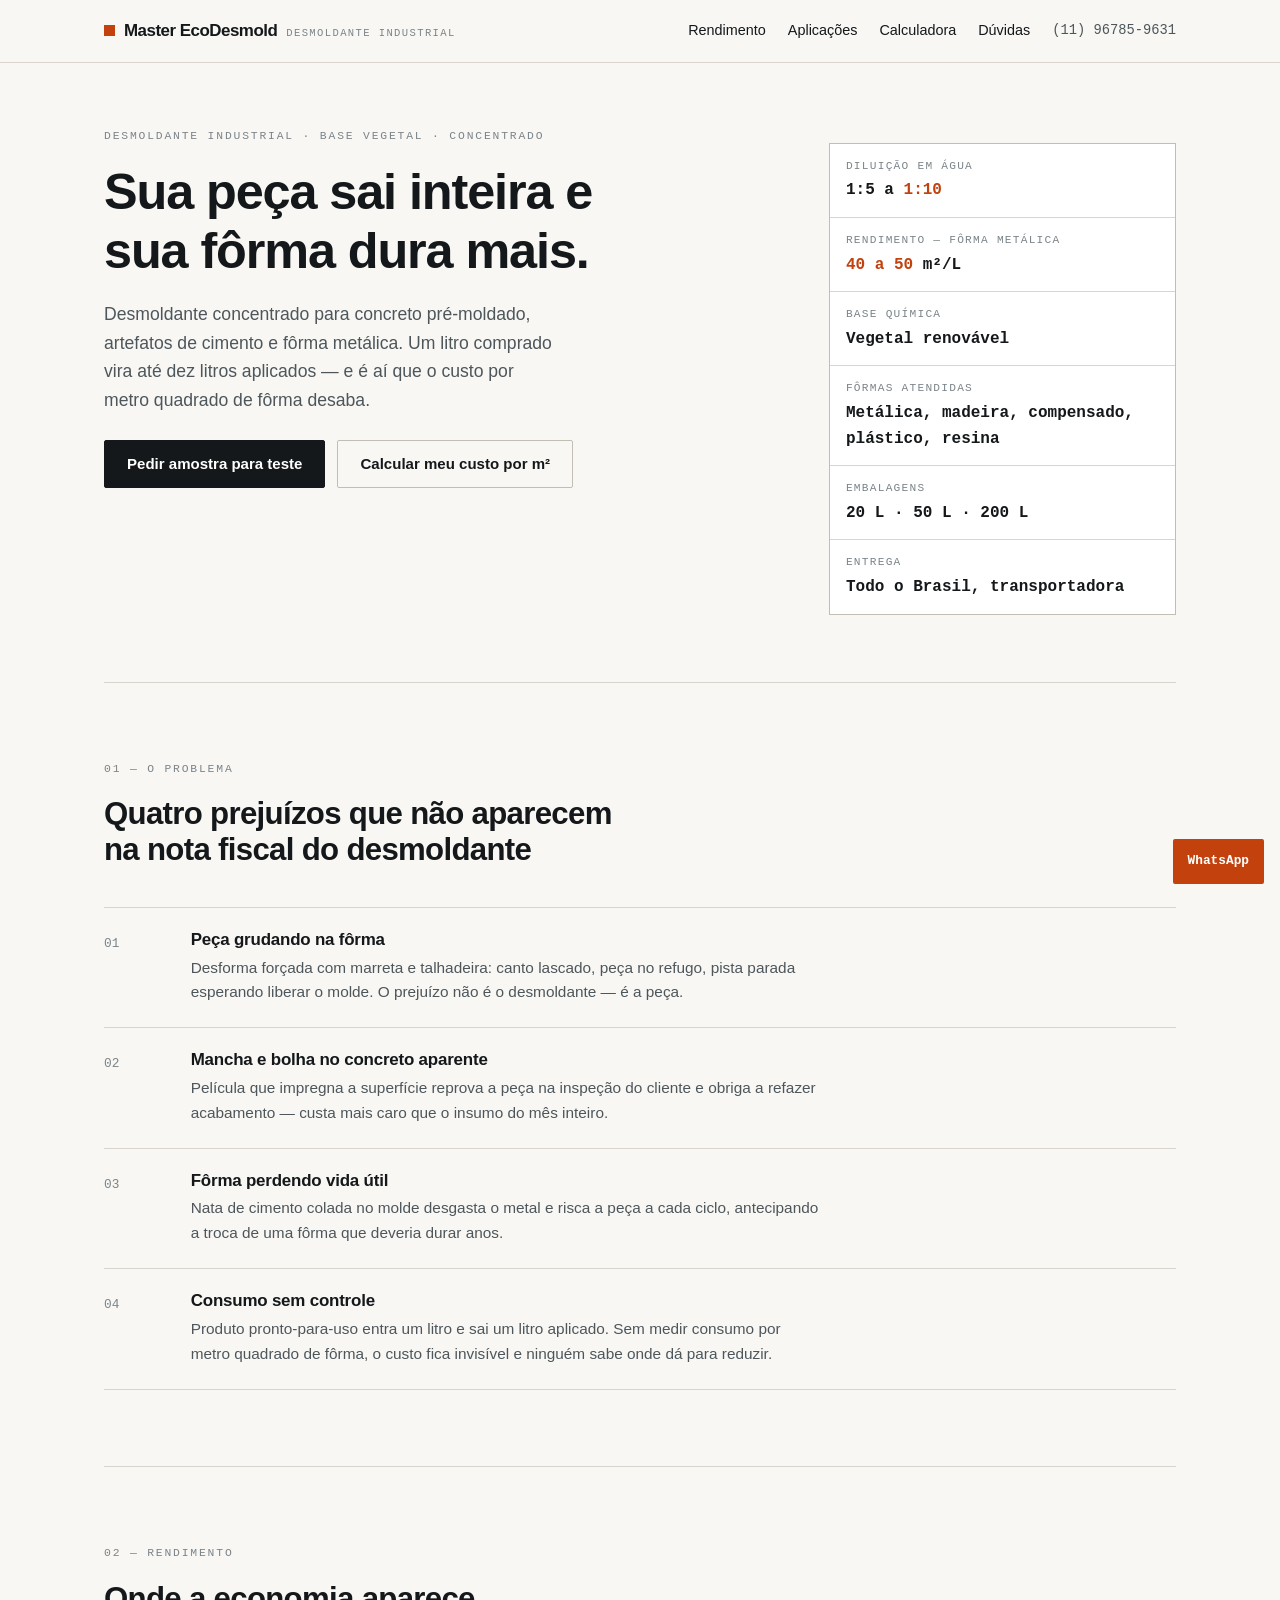
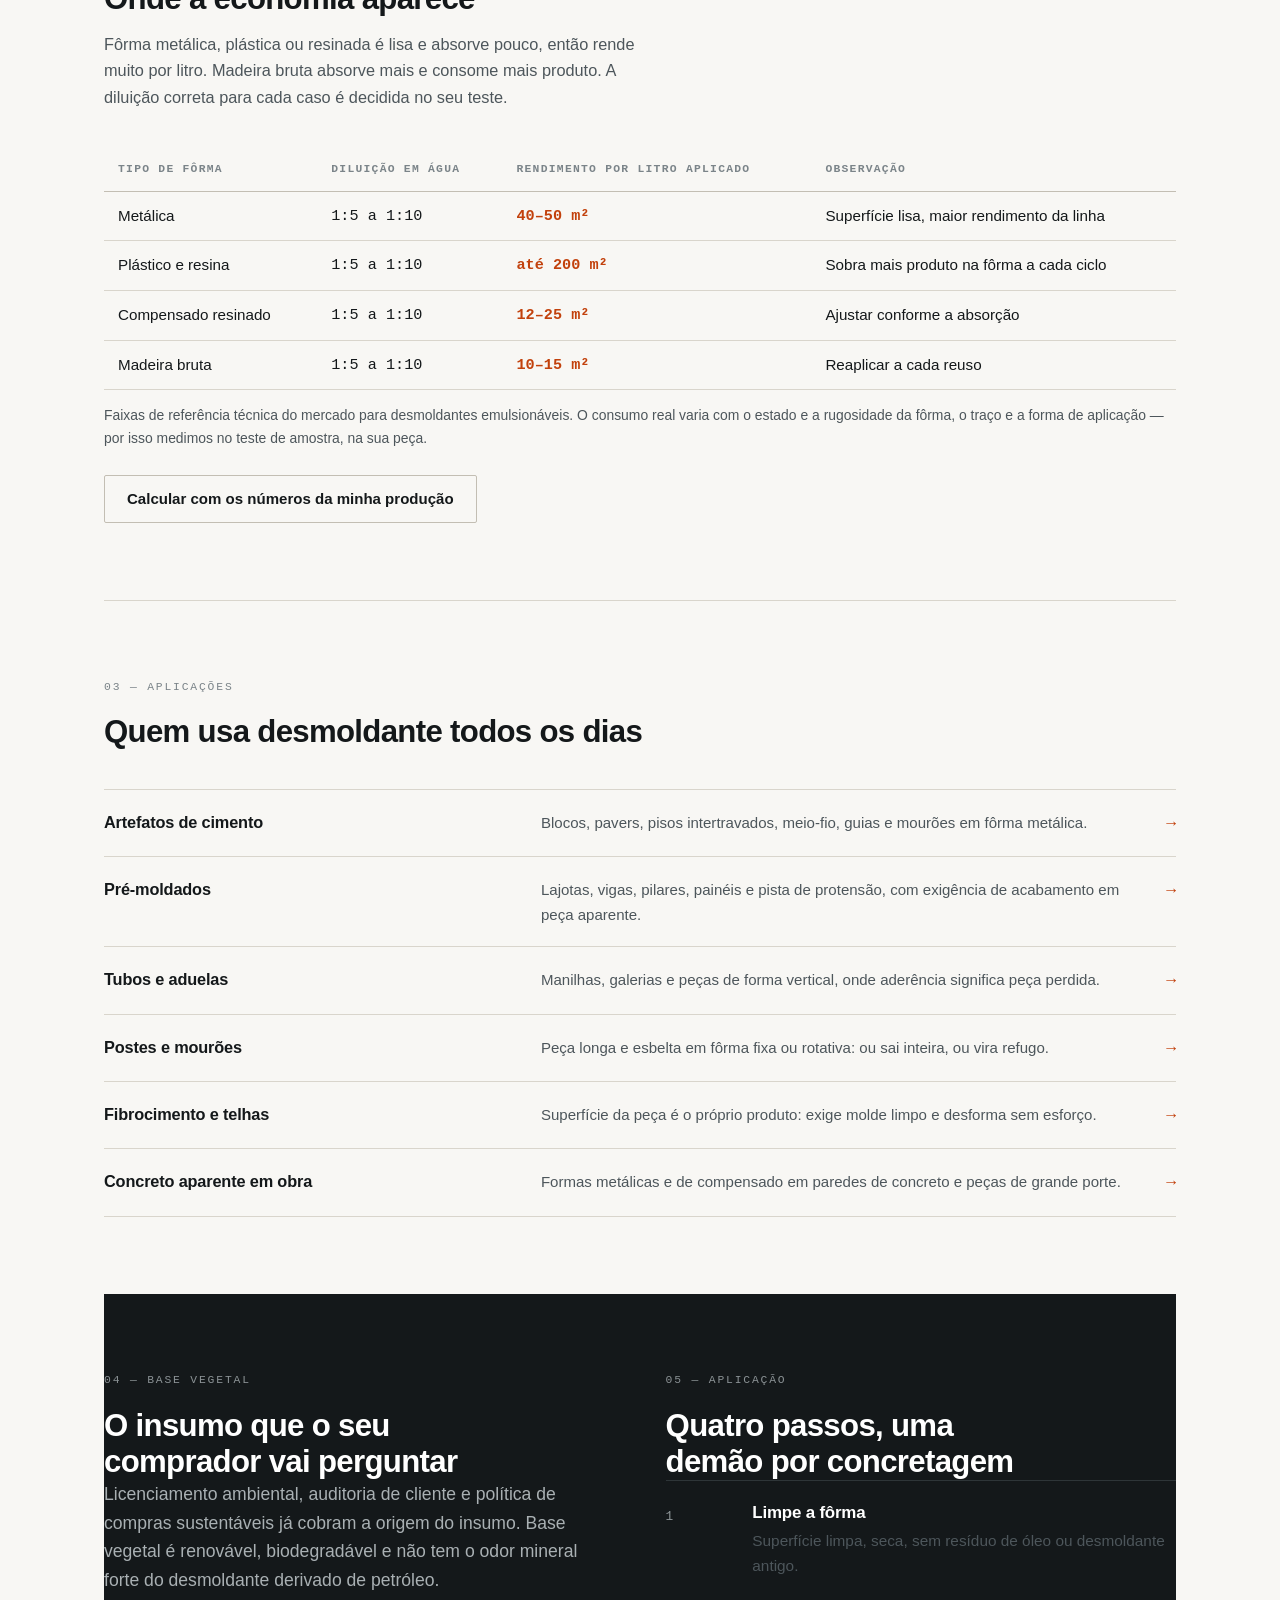
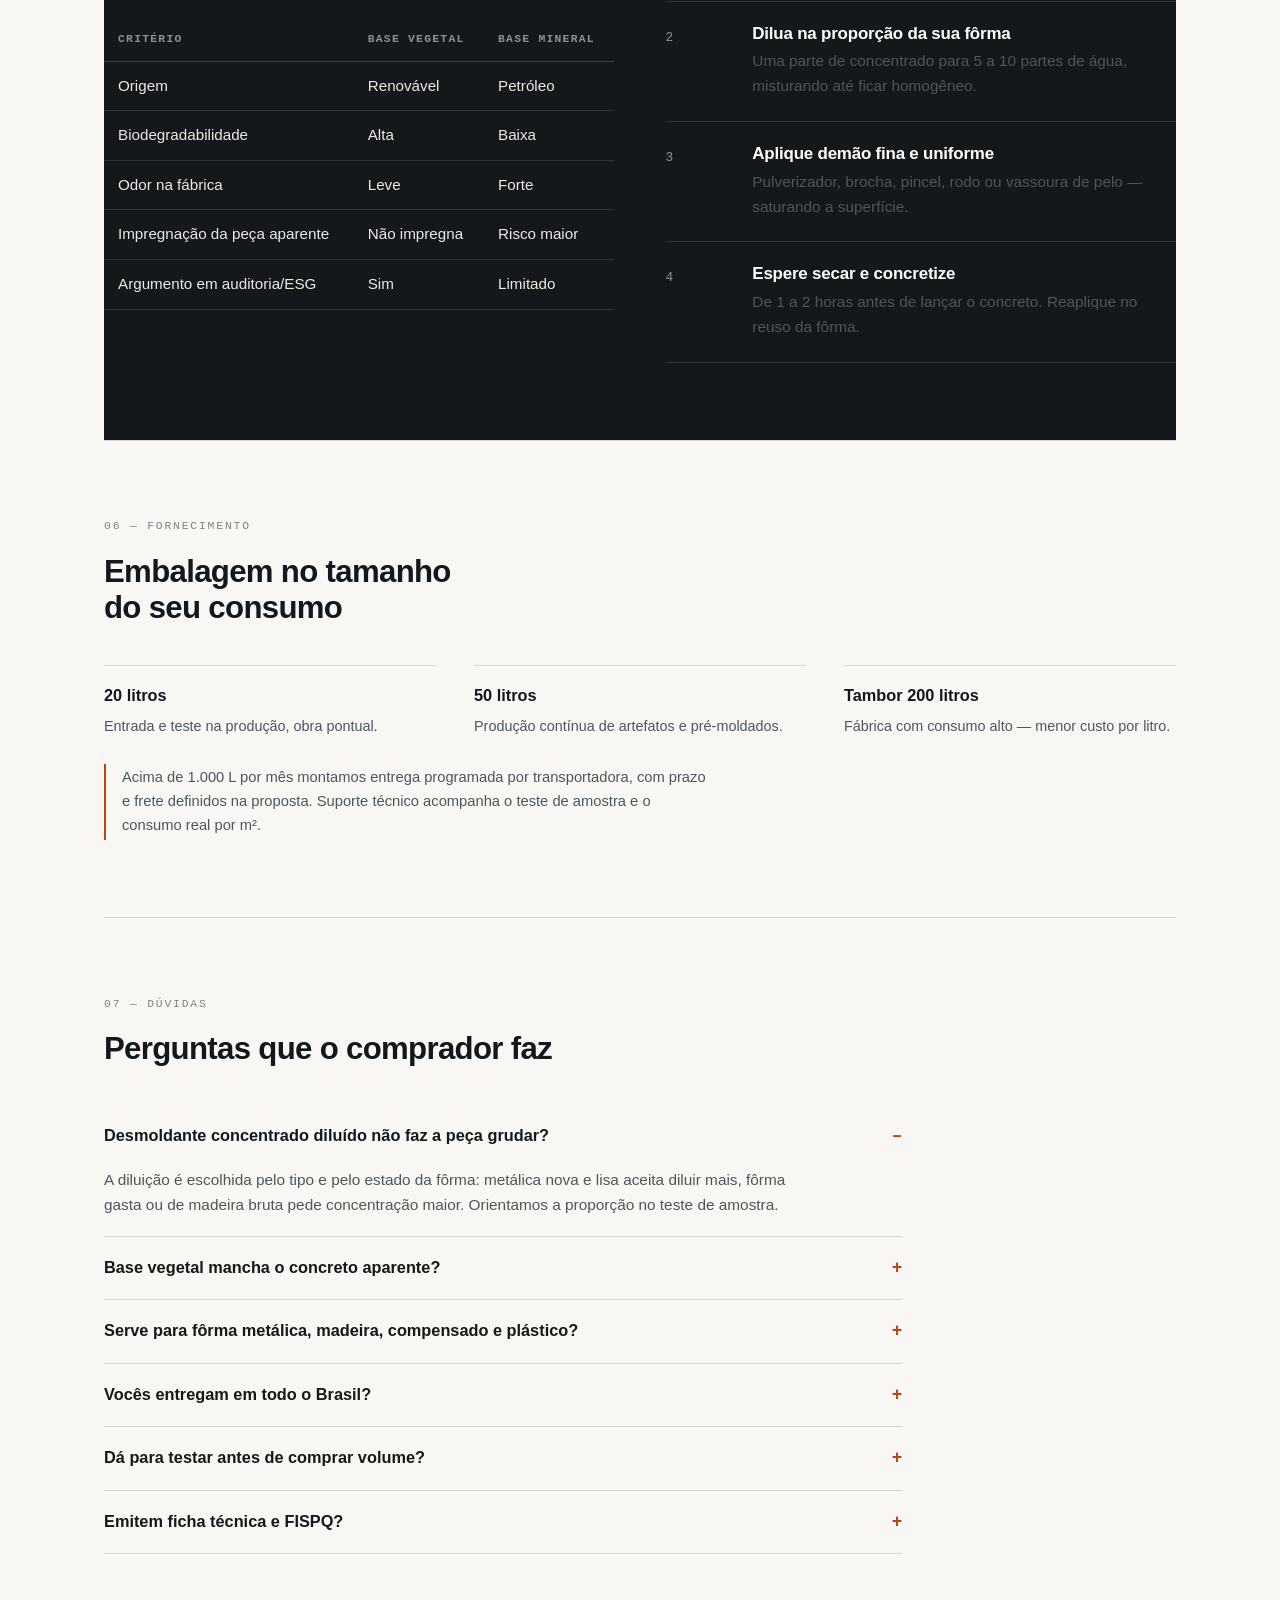
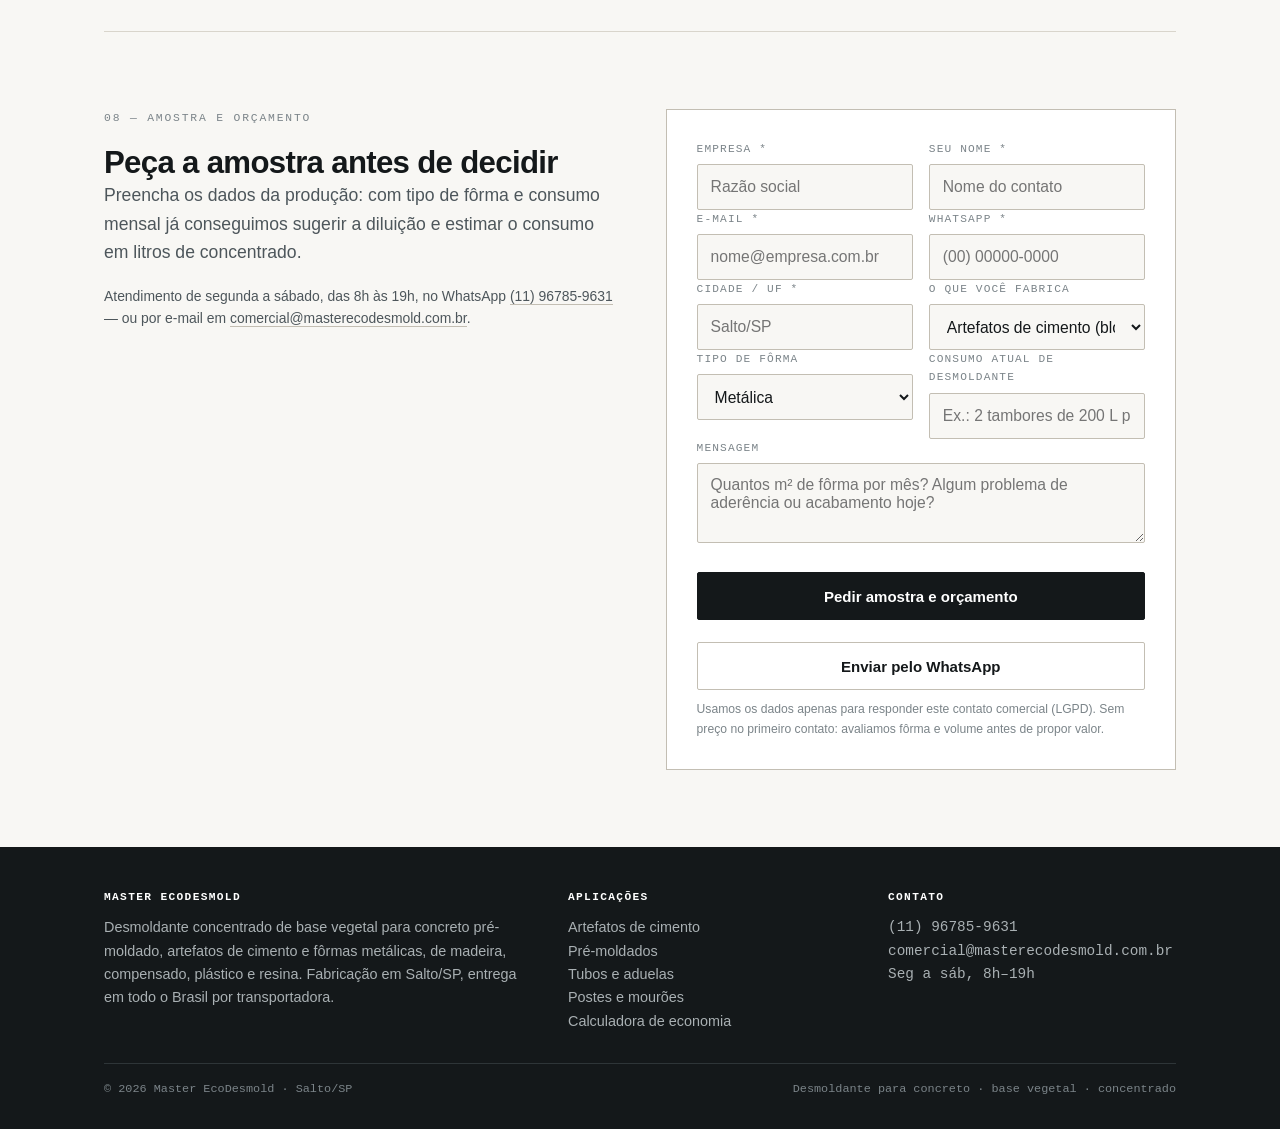
==== commit 6f5bd108: "v2: redesign tecnico (ficha industrial) + performance: CSS embutido, zero requisicao externa, sem we" ====
--- a/index.html
+++ b/index.html
@@ -2,353 +2,250 @@
 <html lang="pt-BR">
 <head>
 <meta charset="UTF-8">
-<meta name="viewport" content="width=device-width, initial-scale=1.0">
-<title>Desmoldante para Concreto Pré-Moldado e Fôrma Metálica — Base Vegetal Concentrado | Master EcoDesmold</title>
-<meta name="description" content="Desmoldante concentrado de base vegetal para pré-moldados, artefatos de cimento, blocos, tubos, postes, lajotas e fôrmas metálicas. Diluição de 1:5 a 1:10, alto rendimento por litro, biodegradável e não mancha o concreto aparente. Entrega em todo o Brasil via transportadora. Peça uma amostra.">
-<meta name="keywords" content="desmoldante para concreto, desmoldante pré-moldado, desmoldante forma metálica, desmoldante base vegetal, desmoldante concentrado, desmoldante artefatos de cimento, desmoldante biodegradável, desmoldante para bloco de concreto, desmoldante para tubo de concreto, desmoldante para poste, desmoldante para lajota">
+<meta name="viewport" content="width=device-width,initial-scale=1">
+<title>Desmoldante para Concreto Pré-Moldado e Fôrma Metálica | Master EcoDesmold</title>
+<meta name="description" content="Desmoldante concentrado de base vegetal para pré-moldados, artefatos de cimento, tubos, postes e fôrmas metálicas. Diluição de 1:5 a 1:10, rendimento de 40 a 50 m² por litro em fôrma metálica e amostra para teste. Entrega em todo o Brasil.">
+<meta name="keywords" content="desmoldante para concreto, desmoldante pré-moldado, desmoldante forma metálica, desmoldante base vegetal, desmoldante concentrado, desmoldante artefatos de cimento">
+<meta name="theme-color" content="#f8f7f4">
 <meta name="robots" content="index,follow">
 <link rel="canonical" href="https://masterecodesmold.com.br/">
 <meta property="og:type" content="website">
-<meta property="og:title" content="Master EcoDesmold — Desmoldante Concentrado de Base Vegetal">
-<meta property="og:description" content="Alto rendimento por litro, diluição até 1:10, base vegetal renovável. Para pré-moldados, artefatos de cimento e fôrmas metálicas. Entrega em todo o Brasil.">
+<meta property="og:locale" content="pt_BR">
+<meta property="og:title" content="Desmoldante para Concreto Pré-Moldado e Fôrma Metálica | Master EcoDesmold">
+<meta property="og:description" content="Desmoldante concentrado de base vegetal para pré-moldados, artefatos de cimento, tubos, postes e fôrmas metálicas. Diluição de 1:5 a 1:10, rendimento de 40 a 50 m² por litro em fôrma metálica e amostra para teste. Entrega em todo o Brasil.">
 <meta property="og:url" content="https://masterecodesmold.com.br/">
-<meta property="og:image" content="https://masterecodesmold.com.br/assets/img/og-image.png">
-<meta property="og:locale" content="pt_BR">
-<link rel="icon" href="/assets/img/favicon-32.png">
-<link rel="stylesheet" href="/assets/css/style.css">
-<script type="application/ld+json">
-{
-  "@context":"https://schema.org",
-  "@type":"Organization",
-  "name":"Master EcoDesmold",
-  "url":"https://masterecodesmold.com.br",
-  "description":"Fabricante de desmoldante concentrado de base vegetal para concreto pré-moldado, artefatos de cimento e fôrmas metálicas. Atende indústrias em todo o Brasil via transportadora.",
-  "email":"comercial@masterecodesmold.com.br",
-  "telephone":"+55-11-96785-9631",
-  "address":{"@type":"PostalAddress","addressLocality":"Salto","addressRegion":"SP","addressCountry":"BR"},
-  "areaServed":{"@type":"Country","name":"Brasil"},
-  "contactPoint":{"@type":"ContactPoint","contactType":"vendas","telephone":"+55-11-96785-9631","email":"comercial@masterecodesmold.com.br","areaServed":"BR","availableLanguage":"Portuguese"}
-}
-</script>
-<script type="application/ld+json">
-{
-  "@context":"https://schema.org",
-  "@type":"FAQPage",
-  "mainEntity":[
-    {"@type":"Question","name":"O que é um desmoldante concentrado e por que ele rende mais?",
-     "acceptedAnswer":{"@type":"Answer","text":"É um desmoldante que chega na embalagem pronto para ser diluído em água, normalmente de 1:5 até 1:10. Um litro de concentrado vira vários litros de produto aplicável, então o custo por metro quadrado de fôrma cai muito em comparação com desmoldantes que se usam puros."}},
-    {"@type":"Question","name":"O desmoldante de base vegetal mancha o concreto aparente?",
-     "acceptedAnswer":{"@type":"Answer","text":"Não. Os desmoldantes de base vegetal emulsionados em água formam uma película fina que não impregna o concreto, preservando o acabamento da peça aparente e evitando manchas e bolhas na superfície."}},
-    {"@type":"Question","name":"Serve para fôrma metálica, de madeira, compensado e plástico?",
-     "acceptedAnswer":{"@type":"Answer","text":"Sim. O produto é indicado para fôrmas metálicas, de madeira bruta, compensado resinado ou plastificado, plástico e resina, ajustando a diluição conforme a absorção da superfície. Fôrmas metálicas e plastificadas, por serem menos absorventes, têm rendimento muito maior por litro."}},
-    {"@type":"Question","name":"Vocês entregam em todo o Brasil?",
-     "acceptedAnswer":{"@type":"Answer","text":"Sim. Despachamos para todo o território nacional por transportadora, em embalagens de 20 L, 50 L e tambor de 200 L. Para pedidos maiores montamos a logística junto com o cliente."}},
-    {"@type":"Question","name":"Como faço para testar antes de comprar em volume?",
-     "acceptedAnswer":{"@type":"Answer","text":"Enviamos amostra para teste na sua produção. Basta informar o tipo de peça que você fabrica, o tipo de fôrma e o consumo mensal estimado de desmoldante. Um técnico acompanha o teste e ajuda a calcular a diluição ideal."}},
-    {"@type":"Question","name":"Qual a diferença entre desmoldante de base mineral e de base vegetal?",
-     "acceptedAnswer":{"@type":"Answer","text":"O de base mineral deriva de petróleo, é menos biodegradável e exige mais cuidado no descarte; costuma deixar odor mais forte. O de base vegetal é renovável, biodegradável, com odor leve, e atende melhor às exigências ambientais de licenciamento e às políticas de compras sustentáveis das indústrias."}}
-  ]
-}
-</script>
+<link rel="icon" href="data:image/svg+xml,%3Csvg xmlns='http://www.w3.org/2000/svg' viewBox='0 0 32 32'%3E%3Crect width='32' height='32' fill='%2314181a'/%3E%3Crect x='9' y='9' width='14' height='14' fill='%23c2410c'/%3E%3C/svg%3E">
+<style>*,*::before,*::after{box-sizing:border-box}:root{--paper:#f8f7f4;--paper-2:#efebe4;--ink:#14181a;--ink-2:#4d565b;--ink-3:#7b8489;--rule:#d9d5cc;--rule-2:#c3beb3;--accent:#c2410c;--accent-2:#fdf1eb;--eco:#1f6b4a;--mono:ui-monospace,SFMono-Regular,"Cascadia Mono",Consolas,"Liberation Mono",monospace;--sans:-apple-system,BlinkMacSystemFont,"Segoe UI",Roboto,"Helvetica Neue",Arial,sans-serif;--max:1120px;--pad:24px}html{-webkit-text-size-adjust:100%}body{margin:0;background:var(--paper);color:var(--ink);font-family:var(--sans);font-size:1.02rem;line-height:1.62;font-synthesis-weight:none;text-rendering:optimizeLegibility}img{max-width:100%;display:block}a{color:inherit;text-decoration:none}a.u{border-bottom:1px solid var(--rule-2)}a.u:hover{border-color:var(--accent);color:var(--accent)}h1,h2,h3,h4{margin:0;line-height:1.16;letter-spacing:-.022em;font-weight:780;text-wrap:balance}h1{font-size:clamp(2rem,4.6vw,3.15rem)}h2{font-size:clamp(1.4rem,2.5vw,1.95rem)}h3{font-size:1.06rem;letter-spacing:-.012em}p{margin:0 0 1em}p:last-child{margin-bottom:0}.wrap{max-width:var(--max);margin:0 auto;padding:0 var(--pad)}.mono{font-family:var(--mono);font-variant-numeric:tabular-nums}.eyebrow{font-family:var(--mono);font-size:.71rem;letter-spacing:.16em;text-transform:uppercase;color:var(--ink-3);margin:0 0 18px;display:block}.lead{font-size:1.1rem;color:var(--ink-2)}.small{font-size:.87rem;color:var(--ink-2)}section{padding:clamp(46px,6vw,78px) 0;border-top:1px solid var(--rule)}section:first-of-type{border-top:0}.dark{background:var(--ink);color:#eceae5;border-top-color:var(--ink)}.dark h2,.dark h3{color:#fff}.dark .lead,.dark .small{color:#a9b0b3}.dark .eyebrow{color:#8b9295}.sec-head{max-width:60ch;margin-bottom:clamp(26px,3vw,40px)}.sec-head p{margin-top:14px;color:var(--ink-2)}.dark .sec-head p{color:#a9b0b3}.top{border-bottom:1px solid var(--rule);background:var(--paper);position:sticky;top:0;z-index:40}.top .wrap{display:flex;align-items:center;justify-content:space-between;gap:18px;min-height:62px}.mark{display:flex;align-items:baseline;gap:9px;font-weight:800;letter-spacing:-.03em;font-size:1.06rem}.mark i{font-style:normal;display:inline-block;width:11px;height:11px;background:var(--accent);flex:0 0 auto}.mark s{text-decoration:none;font-family:var(--mono);font-size:.66rem;letter-spacing:.13em;text-transform:uppercase;color:var(--ink-3);font-weight:500}nav{display:flex;align-items:center;gap:22px;font-size:.9rem}nav a:hover{color:var(--accent)}.top .tel{font-family:var(--mono);font-size:.86rem;color:var(--ink-2)}.btn{display:inline-flex;align-items:center;justify-content:center;gap:9px;min-height:48px;padding:0 22px;border-radius:2px;font-weight:700;font-size:.94rem;border:1px solid var(--ink);background:var(--ink);color:#fff;cursor:pointer;transition:background .15s,color .15s,border-color .15s}.btn:hover{background:var(--accent);border-color:var(--accent);color:#fff}.btn.alt{background:transparent;color:var(--ink);border-color:var(--rule-2)}.btn.alt:hover{background:transparent;border-color:var(--ink);color:var(--ink)}.dark .btn{background:#fff;color:var(--ink);border-color:#fff}.dark .btn:hover{background:var(--accent);border-color:var(--accent);color:#fff}.dark .btn.alt{background:transparent;color:#fff;border-color:#5a6266}.dark .btn.alt:hover{border-color:#fff;color:#fff}.cta-row{display:flex;flex-wrap:wrap;gap:12px;margin-top:26px}.open{padding:clamp(38px,5vw,64px) 0 clamp(34px,4vw,52px);border-top:0}.open .grid{display:grid;grid-template-columns:1.32fr .68fr;gap:clamp(28px,4vw,58px);align-items:start}.open h1{max-width:22ch}.open .lead{margin-top:20px;max-width:46ch}.readout{border:1px solid var(--rule-2);background:#fff}.readout div{padding:13px 16px;border-top:1px solid var(--rule)}.readout div:first-child{border-top:0}.readout dt{font-family:var(--mono);font-size:.7rem;letter-spacing:.11em;text-transform:uppercase;color:var(--ink-3);margin:0 0 3px}.readout dd{margin:0;font-family:var(--mono);font-size:1rem;font-weight:600}.readout dd em{font-style:normal;color:var(--accent)}.rows{border-top:1px solid var(--rule)}.rows .row{display:grid;grid-template-columns:56px 1fr;gap:clamp(14px,2.4vw,34px);padding:22px 0;border-bottom:1px solid var(--rule);align-items:start}.rows .num{font-family:var(--mono);font-size:.8rem;color:var(--ink-3);padding-top:4px}.rows h3{margin-bottom:6px}.rows p{color:var(--ink-2);font-size:.96rem;max-width:74ch}.dark .rows,.dark .rows .row{border-color:#2e3538}.dark .rows .num{color:#8b9295}.apps{border-top:1px solid var(--rule)}.apps a{display:grid;grid-template-columns:1.05fr 1.5fr 24px;gap:clamp(12px,2.4vw,32px);align-items:baseline;padding:19px 0;border-bottom:1px solid var(--rule)}.apps a:hover{background:var(--accent-2)}.apps b{font-weight:700;letter-spacing:-.01em}.apps span{color:var(--ink-2);font-size:.94rem}.apps i{font-style:normal;color:var(--accent);font-family:var(--mono);text-align:right}table{width:100%;border-collapse:collapse;font-size:.95rem}th,td{text-align:left;padding:12px 14px;border-bottom:1px solid var(--rule);vertical-align:top}th{font-family:var(--mono);font-size:.71rem;letter-spacing:.11em;text-transform:uppercase;color:var(--ink-3);font-weight:600;border-bottom:1px solid var(--rule-2)}td.n{font-family:var(--mono);font-variant-numeric:tabular-nums;white-space:nowrap}td.n strong{color:var(--accent)}tbody tr:hover{background:var(--paper-2)}.dark th{color:#8b9295;border-color:#3a4144}.dark td{border-color:#2e3538}.dark tbody tr:hover{background:#1c2226}.two{display:grid;grid-template-columns:1fr 1fr;gap:clamp(28px,4vw,54px);align-items:start}.three{display:grid;grid-template-columns:repeat(3,1fr);gap:clamp(20px,3vw,38px)}.pack{border-top:1px solid var(--rule);padding-top:16px}.pack b{display:block;font-size:1.02rem;margin-bottom:4px}.pack span{font-size:.9rem;color:var(--ink-2)}.note{border-left:2px solid var(--accent);padding:2px 0 2px 16px;margin-top:26px;font-size:.92rem;color:var(--ink-2);max-width:74ch}details{border-bottom:1px solid var(--rule)}details summary{cursor:pointer;padding:17px 0;font-weight:700;list-style:none;display:flex;gap:14px;justify-content:space-between;align-items:baseline}details summary::-webkit-details-marker{display:none}details summary::after{content:"+";font-family:var(--mono);color:var(--accent);font-size:1.1rem}details[open] summary::after{content:"–"}details p{padding:0 0 18px;color:var(--ink-2);font-size:.96rem;max-width:80ch}form{border:1px solid var(--rule-2);background:#fff;padding:clamp(20px,3vw,30px)}label{display:block;font-family:var(--mono);font-size:.7rem;letter-spacing:.1em;text-transform:uppercase;color:var(--ink-3);margin:16px 0 6px}label:first-of-type{margin-top:0}input,select,textarea{width:100%;font-family:var(--sans);font-size:.98rem;color:var(--ink);background:var(--paper);border:1px solid var(--rule-2);border-radius:2px;padding:12px 13px;min-height:46px}input:focus,select:focus,textarea:focus{outline:2px solid var(--accent);outline-offset:-1px;background:#fff}.f2{display:grid;grid-template-columns:1fr 1fr;gap:16px}form .btn{width:100%;margin-top:22px}.lgpd{font-size:.76rem;color:var(--ink-3);margin:10px 0 0}footer{background:var(--ink);color:#a9b0b3;padding:44px 0 30px;font-size:.9rem}footer .fg{display:grid;grid-template-columns:1.5fr 1fr 1fr;gap:32px;margin-bottom:30px}footer h4{color:#fff;font-family:var(--mono);font-size:.7rem;letter-spacing:.12em;text-transform:uppercase;margin-bottom:12px;font-weight:600}footer a:hover{color:#fff}footer .end{border-top:1px solid #2e3538;padding-top:16px;display:flex;justify-content:space-between;gap:14px;flex-wrap:wrap;font-family:var(--mono);font-size:.74rem;color:#7b8489}.zap{position:fixed;right:16px;bottom:16px;z-index:50;background:var(--accent);color:#fff;font-family:var(--mono);font-size:.8rem;padding:12px 15px;border-radius:2px;font-weight:600}.zap:hover{background:var(--ink)}@media(max-width:900px){.open .grid,.two,.three,.f2,footer .fg{grid-template-columns:1fr}nav .hide{display:none}.rows .row{grid-template-columns:38px 1fr;gap:14px}.apps a{grid-template-columns:1fr;gap:4px}.apps i{display:none}section{padding:40px 0}.top .wrap{min-height:56px}}@media(prefers-reduced-motion:reduce){*{transition:none!important;scroll-behavior:auto!important}}</style>
+<script type="application/ld+json">{"@context": "https://schema.org", "@type": "FAQPage", "mainEntity": [{"@type": "Question", "name": "Desmoldante concentrado diluído não faz a peça grudar?", "acceptedAnswer": {"@type": "Answer", "text": "A diluição é escolhida pelo tipo e pelo estado da fôrma: metálica nova e lisa aceita diluir mais, fôrma gasta ou de madeira bruta pede concentração maior. Orientamos a proporção no teste de amostra."}}, {"@type": "Question", "name": "Base vegetal mancha o concreto aparente?", "acceptedAnswer": {"@type": "Answer", "text": "Não. Emulsionado em água, forma película fina que não impregna o concreto e ajuda a evitar mancha e bolha. Quando a superfície recebe pintura ou revestimento, lava-se com água e sabão neutro."}}, {"@type": "Question", "name": "Serve para fôrma metálica, madeira, compensado e plástico?", "acceptedAnswer": {"@type": "Answer", "text": "Sim — metálica, madeira bruta, compensado resinado ou plastificado, plástico e resina, ajustando diluição e frequência de reaplicação."}}, {"@type": "Question", "name": "Vocês entregam em todo o Brasil?", "acceptedAnswer": {"@type": "Answer", "text": "Sim, por transportadora, em bombonas de 20 L e 50 L e tambor de 200 L. Para consumo recorrente programamos entregas."}}, {"@type": "Question", "name": "Dá para testar antes de comprar volume?", "acceptedAnswer": {"@type": "Answer", "text": "É o que recomendamos. Enviamos amostra, orientamos a diluição para a sua fôrma e medimos o consumo real por m² antes de qualquer decisão de volume."}}, {"@type": "Question", "name": "Emitem ficha técnica e FISPQ?", "acceptedAnswer": {"@type": "Answer", "text": "Sim, junto com a proposta, além das condições de validade e armazenamento."}}]}</script>
 </head>
 <body>
-
-<header class="site">
-  <nav class="nav">
-    <a class="brand" href="/">
-      <span class="mark">◆</span>
-      <span>Master EcoDesmold<small>Desmoldante Industrial</small></span>
-    </a>
-    <div class="nav-links">
-      <a href="#produto">Produto</a>
-      <a href="#rendimento">Rendimento</a>
-      <a href="#aplicacoes">Aplicações</a>
-      <a href="/calculadora.html">Calculadora</a>
-      <a href="#faq">Dúvidas</a>
-      <a class="btn btn-p btn-sm" href="#orcamento">Pedir orçamento</a>
-    </div>
-  </nav>
-</header>
-
-<section class="hero">
-  <div class="wrap hero-grid">
-    <div>
-      <span class="pill" style="background:rgba(255,255,255,.16);color:#fff">Base vegetal • Concentrado • Fabricação nacional</span>
-      <h1>Desmoldante concentrado para pré-moldados, artefatos de cimento e fôrmas metálicas</h1>
-      <p class="lead">Um litro de concentrado vira até 10 litros de produto aplicável. Sua peça sai inteira, sem mancha e sem marca, sua fôrma dura mais — e o custo por metro quadrado de fôrma desaba.</p>
-      <div class="cta-row">
-        <a class="btn btn-w" href="#orcamento">Pedir amostra e orçamento</a>
-        <a class="btn btn-o" href="/calculadora.html">Calcular minha economia</a>
-      </div>
-      <div class="selos">
-        <span>✓ Entrega em todo o Brasil</span>
-        <span>✓ Diluição de 1:5 a 1:10</span>
-        <span>✓ Biodegradável, base renovável</span>
-      </div>
-    </div>
-    <aside class="card-hero">
-      <h3>O que muda na sua produção</h3>
-      <ul>
-        <li>◆ <span><b>Peça íntegra</b> na desforma, menos quebra e menos retrabalho</span></li>
-        <li>◆ <span><b>Concreto aparente limpo</b>, sem mancha nem bolha</span></li>
-        <li>◆ <span><b>Fôrma protegida</b>, sem impregnação de nata de cimento</span></li>
-        <li>◆ <span><b>Consumo por m² menor</b> por causa da diluição em água</span></li>
-        <li>◆ <span><b>ESG e licenciamento</b> com insumo de origem vegetal</span></li>
-      </ul>
-    </aside>
-  </div>
-</section>
-
-<section id="produto">
-  <div class="wrap">
-    <span class="pill">O problema</span>
-    <h2>Se a peça gruda, quebra ou sai manchada, o desmoldante está errado — ou caro demais</h2>
-    <div class="two">
-      <div>
-        <div class="dor"><b>Peça grudando na fôrma</b><span>Desforma forçada, cantos quebrados, retrabalho e produção parada esperando consertar peça.</span></div>
-        <div class="dor"><b>Superfície manchada e com bolha</b><span>Concreto aparente que perde valor na venda porque o desmoldante impregna a peça.</span></div>
-        <div class="dor"><b>Fôrma acabando rápido</b><span>Produto que deixa nata de cimento colada reduz a vida útil da fôrma metálica e do compensado.</span></div>
-        <div class="dor"><b>Gasto alto por metro quadrado</b><span>Desmoldante que se usa puro consome litro em quantidade industrial para cobrir pouca fôrma.</span></div>
-      </div>
-      <div>
-        <h3>A solução: concentrado, emulsionável em água, base vegetal</h3>
-        <p class="lead">A Master EcoDesmold fabrica desmoldante para o desmolde de concreto e argamassa em fôrma metálica, de madeira bruta, compensado resinado ou plastificado, plástico e resina.</p>
-        <p>Você dilui em água na proporção certa para o seu tipo de fôrma, aplica com pulverizador, brocha, pincel ou rodo, deixa secar e concretiza. Uma demão é suficiente a cada concretagem — o produto forma uma película que impede a aderência sem deixar resíduo que atrapalhe pintura ou revestimento posterior (nesse caso, basta lavar a superfície).</p>
-        <div class="kpi" style="margin-top:22px">
-          <div><b>1:10</b><span>diluição máxima em água</span></div>
-          <div><b>+10×</b><span>litros aplicáveis por litro de concentrado</span></div>
-          <div><b>100%</b><span>base vegetal renovável</span></div>
-        </div>
-      </div>
-    </div>
-  </div>
-</section>
-
-<section class="alt" id="rendimento">
-  <div class="wrap">
-    <span class="pill">Rendimento e diluição</span>
-    <h2>Onde a economia realmente aparece</h2>
-    <p class="lead" style="max-width:70ch">O rendimento depende do tipo e do estado da fôrma: superfície metálica, plástica ou resinada é lisa e absorve pouco, então rende muito mais por litro; madeira bruta absorve mais e consome mais produto.</p>
-    <div style="overflow-x:auto;margin:26px 0">
-    <table class="t">
-      <thead><tr><th>Tipo de fôrma</th><th>Diluição em água</th><th>Rendimento de referência</th><th>Observação</th></tr></thead>
-      <tbody>
-        <tr><td>Fôrma metálica</td><td>1:5 a 1:10</td><td class="hl">40 a 50 m² por litro de produto aplicado</td><td>Superfície lisa — maior rendimento da linha</td></tr>
-        <tr><td>Plástico e resina</td><td>1:5 a 1:10</td><td class="hl">até 200 a 400 m² por litro de concentrado</td><td>Fôrma plastificada/plastificada resinada</td></tr>
-        <tr><td>Compensado resinado</td><td>1:5 a 1:10</td><td class="hl">12 a 25 m² por litro de produto aplicado</td><td>Ajustar conforme absorção</td></tr>
-        <tr><td>Madeira bruta</td><td>1:5 a 1:10</td><td class="hl">10 a 15 m² por litro de produto aplicado</td><td>Reaplicar a cada reuso da fôrma</td></tr>
-      </tbody>
-    </table>
-    </div>
-    <div class="two">
-      <div class="box">
-        <div class="ico">🧪</div>
-        <h3>Diluído, não puro</h3>
-        <p>Você compra concentrado e dilui na obra. Produto que se usa puro obriga a comprar um litro para cada litro aplicado — a diferença no custo por metro quadrado é aí que aparece.</p>
-      </div>
-      <div class="box">
-        <div class="ico">📐</div>
-        <h3>Calcule com os seus números</h3>
-        <p>Informe quantos m² de fôrma você concretagem por mês, quanto paga no desmoldante atual e qual o rendimento dele. A calculadora mostra o custo por m² hoje e a projeção com o concentrado.</p>
-        <a class="btn btn-p btn-sm" href="/calculadora.html" style="margin-top:12px">Abrir a calculadora</a>
-      </div>
-    </div>
-    <div class="aviso">⚠️ Os rendimentos acima são faixas de referência técnica do mercado para desmoldantes emulsionáveis; o consumo real varia com o estado e a rugosidade da fôrma, o traço do concreto e a forma de aplicação. No teste de amostra medimos o consumo no <em>seu</em> processo e entregamos o número fechado.</div>
-  </div>
-</section>
-
+<div class="top"><div class="wrap">
+<a class="mark" href="/"><i></i>Master EcoDesmold<s>Desmoldante&nbsp;industrial</s></a>
+<nav>
+<a class="hide" href="/#rendimento">Rendimento</a>
+<a class="hide" href="/#aplicacoes">Aplicações</a>
+<a class="hide" href="/calculadora.html">Calculadora</a>
+<a class="hide" href="/#faq">Dúvidas</a>
+<a class="tel" href="tel:+5511967859631">(11) 96785-9631</a>
+</nav>
+</div></div>
+<div class="wrap">
+<section class="open"><div class="grid">
+<div>
+<span class="eyebrow">Desmoldante industrial &middot; base vegetal &middot; concentrado</span>
+<h1>Sua peça sai inteira e sua fôrma dura mais.</h1>
+<p class="lead">Desmoldante concentrado para concreto pré-moldado, artefatos de cimento e fôrma
+metálica. Um litro comprado vira até dez litros aplicados — e é aí que o custo por metro quadrado
+de fôrma desaba.</p>
+<div class="cta-row">
+<a class="btn" href="#orcamento">Pedir amostra para teste</a>
+<a class="btn alt" href="/calculadora.html">Calcular meu custo por m²</a>
+</div>
+</div>
+<dl class="readout">
+<div><dt>Diluição em água</dt><dd>1:5 a <em>1:10</em></dd></div>
+<div><dt>Rendimento &mdash; fôrma metálica</dt><dd><em>40 a 50</em> m²/L</dd></div>
+<div><dt>Base química</dt><dd>Vegetal renovável</dd></div>
+<div><dt>Fôrmas atendidas</dt><dd>Metálica, madeira, compensado, plástico, resina</dd></div>
+<div><dt>Embalagens</dt><dd>20 L &middot; 50 L &middot; 200 L</dd></div>
+<div><dt>Entrega</dt><dd>Todo o Brasil, transportadora</dd></div>
+</dl>
+</div></section>
+<section>
+<div class="sec-head">
+<span class="eyebrow">01 &mdash; o problema</span>
+<h2>Quatro prejuízos que não aparecem na nota fiscal do desmoldante</h2>
+</div>
+<div class="rows">
+<div class="row"><span class="num">01</span><div><h3>Peça grudando na fôrma</h3>
+<p>Desforma forçada com marreta e talhadeira: canto lascado, peça no refugo, pista parada esperando
+liberar o molde. O prejuízo não é o desmoldante — é a peça.</p></div></div>
+<div class="row"><span class="num">02</span><div><h3>Mancha e bolha no concreto aparente</h3>
+<p>Película que impregna a superfície reprova a peça na inspeção do cliente e obriga a refazer
+acabamento — custa mais caro que o insumo do mês inteiro.</p></div></div>
+<div class="row"><span class="num">03</span><div><h3>Fôrma perdendo vida útil</h3>
+<p>Nata de cimento colada no molde desgasta o metal e risca a peça a cada ciclo, antecipando a troca
+de uma fôrma que deveria durar anos.</p></div></div>
+<div class="row"><span class="num">04</span><div><h3>Consumo sem controle</h3>
+<p>Produto pronto-para-uso entra um litro e sai um litro aplicado. Sem medir consumo por metro
+quadrado de fôrma, o custo fica invisível e ninguém sabe onde dá para reduzir.</p></div></div>
+</div>
+</section>
+<section id="rendimento">
+<div class="sec-head">
+<span class="eyebrow">02 &mdash; rendimento</span>
+<h2>Onde a economia aparece</h2>
+<p>Fôrma metálica, plástica ou resinada é lisa e absorve pouco, então rende muito por litro. Madeira
+bruta absorve mais e consome mais produto. A diluição correta para cada caso é decidida no seu teste.</p>
+</div>
+<table>
+<thead><tr><th>Tipo de fôrma</th><th>Diluição em água</th><th>Rendimento por litro aplicado</th><th>Observação</th></tr></thead>
+<tbody>
+<tr><td>Metálica</td><td class="n">1:5 a 1:10</td><td class="n"><strong>40–50 m²</strong></td><td>Superfície lisa, maior rendimento da linha</td></tr>
+<tr><td>Plástico e resina</td><td class="n">1:5 a 1:10</td><td class="n"><strong>até 200 m²</strong></td><td>Sobra mais produto na fôrma a cada ciclo</td></tr>
+<tr><td>Compensado resinado</td><td class="n">1:5 a 1:10</td><td class="n"><strong>12–25 m²</strong></td><td>Ajustar conforme a absorção</td></tr>
+<tr><td>Madeira bruta</td><td class="n">1:5 a 1:10</td><td class="n"><strong>10–15 m²</strong></td><td>Reaplicar a cada reuso</td></tr>
+</tbody></table>
+<p class="small" style="margin-top:14px">Faixas de referência técnica do mercado para desmoldantes
+emulsionáveis. O consumo real varia com o estado e a rugosidade da fôrma, o traço e a forma de aplicação —
+por isso medimos no teste de amostra, na sua peça.</p>
+<div class="cta-row"><a class="btn alt" href="/calculadora.html">Calcular com os números da minha produção</a></div>
+</section>
 <section id="aplicacoes">
-  <div class="wrap">
-    <span class="pill">Aplicações</span>
-    <h2>Quem usa desmoldante todos os dias</h2>
-    <div class="three">
-      <a class="aplic" href="#orcamento"><h3>Artefatos de cimento</h3><p>Blocos, meio-fio, guias, mourões, estacas de cerca e pisos intertravados em fôrma metálica.</p><span class="mais">Ver aplicação →</span></a>
-      <a class="aplic" href="#orcamento"><h3>Concreto pré-moldado</h3><p>Lajotas, vigas, pilares, painéis, tubos, aduelas e galerias em fôrma metálica e pista de protensão.</p><span class="mais">Ver aplicação →</span></a>
-      <a class="aplic" href="#orcamento"><h3>Postes e mourões</h3><p>Formas verticais e rotativas, onde aderência significa peça perdida e desforma perigosa.</p><span class="mais">Ver aplicação →</span></a>
-      <a class="aplic" href="#orcamento"><h3>Pavimentadoras e paver</h3><p>Pisos intertravados e placas de concreto com exigência de acabamento uniforme.</p><span class="mais">Ver aplicação →</span></a>
-      <a class="aplic" href="#orcamento"><h3>Fibrocimento</h3><p>Telhas e placas, com fôrma metálica e necessidade de superfície limpa.</p><span class="mais">Ver aplicação →</span></a>
-      <a class="aplic" href="#orcamento"><h3>Construção civil e obras</h3><p>Concreto aparente moldado in loco, paredes de concreto e formas de grande porte.</p><span class="mais">Ver aplicação →</span></a>
-    </div>
-  </div>
-</section>
-
+<div class="sec-head">
+<span class="eyebrow">03 &mdash; aplicações</span>
+<h2>Quem usa desmoldante todos os dias</h2>
+</div>
+<div class="apps">
+<a href="/artefatos-de-cimento.html"><b>Artefatos de cimento</b><span>Blocos, pavers, pisos intertravados, meio-fio, guias e mourões em fôrma metálica.</span><i>&rarr;</i></a>
+<a href="/pre-moldados.html"><b>Pré-moldados</b><span>Lajotas, vigas, pilares, painéis e pista de protensão, com exigência de acabamento em peça aparente.</span><i>&rarr;</i></a>
+<a href="/tubos-e-aduelas.html"><b>Tubos e aduelas</b><span>Manilhas, galerias e peças de forma vertical, onde aderência significa peça perdida.</span><i>&rarr;</i></a>
+<a href="/postes-e-mouroes.html"><b>Postes e mourões</b><span>Peça longa e esbelta em fôrma fixa ou rotativa: ou sai inteira, ou vira refugo.</span><i>&rarr;</i></a>
+<a href="#orcamento"><b>Fibrocimento e telhas</b><span>Superfície da peça é o próprio produto: exige molde limpo e desforma sem esforço.</span><i>&rarr;</i></a>
+<a href="#orcamento"><b>Concreto aparente em obra</b><span>Formas metálicas e de compensado em paredes de concreto e peças de grande porte.</span><i>&rarr;</i></a>
+</div>
+</section>
 <section class="dark">
-  <div class="wrap two">
-    <div>
-      <span class="pill" style="background:rgba(255,255,255,.14);color:#fff">Diferencial</span>
-      <h2>Por que base vegetal</h2>
-      <p style="color:#cdd7d3">A indústria está sendo cobrada por isso — no licenciamento ambiental, na auditoria de cliente e na política de compras sustentáveis de quem compra peça pré-moldada.</p>
-      <div class="box" style="background:rgba(255,255,255,.06);border-color:rgba(255,255,255,.16);color:#e9edeb;margin-top:8px">
-        <h3 style="color:#fff">Comparativo honesto</h3>
-        <table class="t" style="background:transparent;box-shadow:none">
-          <thead><tr><th style="background:var(--lima);color:#123">Critério</th><th style="background:var(--lima);color:#123">Base vegetal</th><th style="background:#4a5751;color:#fff">Base mineral</th></tr></thead>
-          <tbody>
-            <tr><td style="color:#fff">Origem</td><td style="color:#dfe7e3">Renovável</td><td style="color:#b9c3bf">Petróleo</td></tr>
-            <tr><td style="color:#fff">Biodegradabilidade</td><td style="color:#dfe7e3">Alta</td><td style="color:#b9c3bf">Baixa</td></tr>
-            <tr><td style="color:#fff">Odor</td><td style="color:#dfe7e3">Leve</td><td style="color:#b9c3bf">Forte</td></tr>
-            <tr><td style="color:#fff">Argumento ESG</td><td style="color:#dfe7e3">Sim</td><td style="color:#b9c3bf">Limitado</td></tr>
-            <tr><td style="color:#fff">Mancha em aparente</td><td style="color:#dfe7e3">Não impregna</td><td style="color:#b9c3bf">Risco maior</td></tr>
-          </tbody>
-        </table>
-      </div>
-    </div>
-    <div>
-      <span class="pill" style="background:rgba(255,255,255,.14);color:#fff">Como funciona</span>
-      <h2>Aplicação em 4 passos</h2>
-      <div class="steps">
-        <div class="step"><div><h3 style="color:#fff">Limpe a fôrma</h3><p>Superfície limpa, seca e sem resíduo de óleo ou desmoldante antigo.</p></div></div>
-        <div class="step"><div><h3 style="color:#fff">Dilua na proporção certa</h3><p>1 parte de concentrado para 5 a 10 partes de água, conforme o tipo e o estado da fôrma. Misture até ficar homogêneo.</p></div></div>
-        <div class="step"><div><h3 style="color:#fff">Aplique uma demão fina e uniforme</h3><p>Pulverizador, brocha, pincel, rodo ou vassoura de pelo. Saturar bem a superfície.</p></div></div>
-        <div class="step"><div><h3 style="color:#fff">Espere secar e concretize</h3><p>De 1 a 2 horas de secagem antes de lançar o concreto. Reaplique a cada reuso da fôrma.</p></div></div>
-      </div>
-    </div>
-  </div>
-</section>
-
+<div class="two">
+<div>
+<span class="eyebrow">04 &mdash; base vegetal</span>
+<h2>O insumo que o seu comprador vai perguntar</h2>
+<p class="lead">Licenciamento ambiental, auditoria de cliente e política de compras sustentáveis já
+cobram a origem do insumo. Base vegetal é renovável, biodegradável e não tem o odor mineral forte do
+desmoldante derivado de petróleo.</p>
+<table style="margin-top:24px">
+<thead><tr><th>Critério</th><th>Base vegetal</th><th>Base mineral</th></tr></thead>
+<tbody>
+<tr><td>Origem</td><td>Renovável</td><td>Petróleo</td></tr>
+<tr><td>Biodegradabilidade</td><td>Alta</td><td>Baixa</td></tr>
+<tr><td>Odor na fábrica</td><td>Leve</td><td>Forte</td></tr>
+<tr><td>Impregnação da peça aparente</td><td>Não impregna</td><td>Risco maior</td></tr>
+<tr><td>Argumento em auditoria/ESG</td><td>Sim</td><td>Limitado</td></tr>
+</tbody>
+</table>
+</div>
+<div>
+<span class="eyebrow">05 &mdash; aplicação</span>
+<h2>Quatro passos, uma demão por concretagem</h2>
+<div class="rows">
+<div class="row"><span class="num">1</span><div><h3>Limpe a fôrma</h3><p>Superfície limpa, seca, sem resíduo de óleo ou desmoldante antigo.</p></div></div>
+<div class="row"><span class="num">2</span><div><h3>Dilua na proporção da sua fôrma</h3><p>Uma parte de concentrado para 5 a 10 partes de água, misturando até ficar homogêneo.</p></div></div>
+<div class="row"><span class="num">3</span><div><h3>Aplique demão fina e uniforme</h3><p>Pulverizador, brocha, pincel, rodo ou vassoura de pelo — saturando a superfície.</p></div></div>
+<div class="row"><span class="num">4</span><div><h3>Espere secar e concretize</h3><p>De 1 a 2 horas antes de lançar o concreto. Reaplique no reuso da fôrma.</p></div></div>
+</div>
+</div>
+</div>
+</section>
 <section>
-  <div class="wrap">
-    <span class="pill">Embalagens e entrega</span>
-    <h2>Embalamos para o seu volume de produção</h2>
-    <div class="four">
-      <div class="box"><h3>20 litros</h3><p>Ideal para teste, obra pontual ou produção pequena.</p></div>
-      <div class="box"><h3>50 litros</h3><p>Produção contínua de artefatos e pré-moldados.</p></div>
-      <div class="box"><h3>Tambor 200 litros</h3><p>Fábrica com consumo alto: menor custo por litro.</p></div>
-      <div class="box"><h3>Granel / programado</h3><p>Para consumo recorrente, com entrega programada. Fale com o comercial.</p></div>
-    </div>
-    <div class="two" style="margin-top:26px">
-      <div class="box"><div class="ico">🚚</div><h3>Todo o Brasil</h3><p>Despacho por transportadora para qualquer estado. Informamos prazo e frete junto com a proposta — e para pedidos de volume montamos a logística com você.</p></div>
-      <div class="box"><div class="ico">🧑‍🔧</div><h3>Suporte técnico no teste</h3><p>Você manda uma amostra rodar na produção. Ajudamos a definir a diluição, medimos o consumo real por m² e só então fechamos volume.</p></div>
-    </div>
-  </div>
-</section>
-
-
-<section class="alt">
-  <div class="wrap">
-    <span class="pill">Por aplicação</span>
-    <h2>Escolha a sua aplicação</h2>
-    <div class="four">
-      <a class="aplic" href="/artefatos-de-cimento.html"><h3>Artefatos de cimento</h3><p>Blocos, pavers, meio-fio, guias e mourões.</p><span class="mais">Ver página →</span></a>
-      <a class="aplic" href="/pre-moldados.html"><h3>Pré-moldados</h3><p>Lajotas, vigas, pilares, painéis e pista de protensão.</p><span class="mais">Ver página →</span></a>
-      <a class="aplic" href="/tubos-e-aduelas.html"><h3>Tubos e aduelas</h3><p>Manilhas, galerias e peças de forma vertical.</p><span class="mais">Ver página →</span></a>
-      <a class="aplic" href="/postes-e-mouroes.html"><h3>Postes e mourões</h3><p>Peça esbelta, forma fixa e rotativa.</p><span class="mais">Ver página →</span></a>
-    </div>
-  </div>
-</section>
-<section class="alt" id="orcamento">
-  <div class="wrap two">
-    <div>
-      <span class="pill">Orçamento</span>
-      <h2>Peça sua amostra</h2>
-      <p class="lead">Preencha os dados da sua produção. Com essas informações conseguimos já sugerir a diluição e estimar o consumo — sem enrolação e sem compromisso.</p>
-      <p>Se preferir, chame no WhatsApp: respondemos de segunda a sábado, das 8h às 19h.</p>
-      <a class="btn btn-p" href="https://wa.me/5511967859631?text=Ol%C3%A1%2C%20produzo%20pr%C3%A9-moldados%2Fartefatos%20de%20cimento%20e%20quero%20saber%20sobre%20o%20desmoldante%20Master%20EcoDesmold" target="_blank" rel="noopener">Falar no WhatsApp agora</a>
-      <p style="margin-top:18px;font-size:.94rem;color:var(--cinza)">Prefere e-mail? Escreva para <b>comercial@masterecodesmold.com.br</b></p>
-    </div>
-    <form class="orc" id="formOrc" method="POST" action="https://formsubmit.co/comercial@masterecodesmold.com.br">
-      <input type="hidden" name="_subject" value="Novo pedido de amostra/orçamento — site Master EcoDesmold">
-      <input type="hidden" name="_captcha" value="false">
-      <label for="empresa">Empresa *</label>
-      <input id="empresa" name="empresa" required placeholder="Razão social ou nome fantasia">
-      <div class="inline">
-        <div><label for="nome">Seu nome *</label><input id="nome" name="nome" required placeholder="Nome do contato"></div>
-        <div><label for="cargo">Cargo</label><input id="cargo" name="cargo" placeholder="Compras, produção, proprietário..."></div>
-      </div>
-      <div class="inline">
-        <div><label for="email">E-mail *</label><input id="email" type="email" name="email" required placeholder="nome@empresa.com.br"></div>
-        <div><label for="tel">WhatsApp / telefone *</label><input id="tel" name="telefone" required placeholder="(00) 00000-0000"></div>
-      </div>
-      <div class="inline">
-        <div><label for="cidade">Cidade / UF *</label><input id="cidade" name="cidade" required placeholder="Salto/SP"></div>
-        <div><label for="material">O que você fabrica</label>
-          <select id="material" name="fabricacao">
-            <option>Blocos e artefatos de cimento</option>
-            <option>Pré-moldados (lajota, viga, painel)</option>
-            <option>Tubos, aduelas e galerias</option>
-            <option>Postes e mourões</option>
-            <option>Pisos intertravados / paver</option>
-            <option>Fibrocimento / telhas</option>
-            <option>Construção civil (concreto aparente)</option>
-            <option>Outro</option>
-          </select>
-        </div>
-      </div>
-      <div class="inline">
-        <div><label for="forrma">Tipo de fôrma</label>
-          <select id="forrma" name="forma">
-            <option>Metálica</option>
-            <option>Madeira bruta</option>
-            <option>Compensado resinado / plastificado</option>
-            <option>Plástico / resina</option>
-            <option>Mista</option>
-          </select>
-        </div>
-        <div><label for="consumo">Consumo atual de desmoldante</label><input id="consumo" name="consumo" placeholder="Ex.: 2 tambores de 200 L por mês"></div>
-      </div>
-      <label for="msg">Mensagem</label>
-      <textarea id="msg" name="mensagem" rows="3" placeholder="Quantos m² de fôrma você produz por mês? Algum problema de aderência ou acabamento hoje?"></textarea>
-      <button class="btn btn-w" type="submit" style="width:100%;margin-top:18px">Quero minha amostra</button>
-      <p style="font-size:.78rem;color:var(--cinza);margin:10px 0 0">Usamos seus dados apenas para responder este contato comercial (LGPD).</p>
-    </form>
-  </div>
-</section>
-
+<div class="sec-head">
+<span class="eyebrow">06 &mdash; fornecimento</span>
+<h2>Embalagem no tamanho do seu consumo</h2>
+</div>
+<div class="three">
+<div class="pack"><b>20 litros</b><span>Entrada e teste na produção, obra pontual.</span></div>
+<div class="pack"><b>50 litros</b><span>Produção contínua de artefatos e pré-moldados.</span></div>
+<div class="pack"><b>Tambor 200 litros</b><span>Fábrica com consumo alto — menor custo por litro.</span></div>
+</div>
+<p class="note">Acima de 1.000 L por mês montamos entrega programada por transportadora, com prazo e
+frete definidos na proposta. Suporte técnico acompanha o teste de amostra e o consumo real por m².</p>
+</section>
 <section id="faq">
-  <div class="wrap">
-    <span class="pill">Dúvidas frequentes</span>
-    <h2>Perguntas que todo comprador faz</h2>
-    <div class="faq">
-      <details open><summary>O que é um desmoldante concentrado e por que ele rende mais?</summary><p>É um desmoldante que chega na embalagem pronto para ser diluído em água, normalmente de 1:5 até 1:10. Um litro de concentrado vira vários litros de produto aplicável, então o custo por metro quadrado de fôrma cai muito em comparação com desmoldantes que se usam puros.</p></details>
-      <details><summary>O desmoldante de base vegetal mancha o concreto aparente?</summary><p>Não. Desmoldantes de base vegetal emulsionados em água formam uma película fina que não impregna o concreto, preservando o acabamento da peça aparente e ajudando a evitar manchas e bolhas na superfície.</p></details>
-      <details><summary>Serve para fôrma metálica, de madeira, compensado e plástico?</summary><p>Sim. É indicado para fôrmas metálicas, de madeira bruta, compensado resinado ou plastificado, plástico e resina — ajustando a diluição conforme a absorção da superfície. Fôrmas metálicas e plastificadas, por serem menos absorventes, têm rendimento muito maior por litro.</p></details>
-      <details><summary>Vocês entregam em todo o Brasil?</summary><p>Sim. Despachamos para todo o território nacional por transportadora, em embalagens de 20 L, 50 L e tambor de 200 L. Para pedidos maiores montamos a logística junto com o cliente.</p></details>
-      <details><summary>Como faço para testar antes de comprar em volume?</summary><p>Enviamos amostra para teste na sua produção. Basta informar o tipo de peça que você fabrica, o tipo de fôrma e o consumo mensal estimado de desmoldante. Acompanhamos o teste e ajudamos a calcular a diluição ideal.</p></details>
-      <details><summary>Qual a diferença entre base mineral e base vegetal?</summary><p>O de base mineral deriva de petróleo, é menos biodegradável e costuma ter odor mais forte. O de base vegetal é renovável, biodegradável, com odor leve, e atende melhor às exigências ambientais de licenciamento e às políticas de compras sustentáveis das indústrias.</p></details>
-      <details><summary>Tem ficha técnica, laudo e FISPQ?</summary><p>Sim. Enviamos ficha técnica, FISPQ e informações de validade e armazenamento junto com a proposta. Se o seu setor de compras ou o cliente final exigir laudo específico, fale com o comercial que verificamos a disponibilidade.</p></details>
-    </div>
-  </div>
-</section>
-
-<section>
-  <div class="wrap">
-    <div class="cta-final">
-      <h2>Sua próxima betonada pode sair sem peça quebrada</h2>
-      <p>Diga o que você fabrica, o tipo de fôrma e quanto consome hoje. Nós respondemos com a diluição recomendada e enviamos amostra para teste.</p>
-      <div class="cta-row" style="justify-content:center">
-        <a class="btn btn-w" href="https://wa.me/5511967859631?text=Quero%20uma%20amostra%20do%20desmoldante%20Master%20EcoDesmold" target="_blank" rel="noopener">Pedir amostra no WhatsApp</a>
-        <a class="btn btn-o" style="color:#fff;border-color:rgba(255,255,255,.6)" href="#orcamento">Preencher formulário</a>
-      </div>
-    </div>
-  </div>
-</section>
-
-<footer>
-  <div class="wrap">
-    <div class="fgrid">
-      <div>
-        <h4>Master EcoDesmold</h4>
-        <p>Fabricante de desmoldante concentrado de base vegetal para concreto pré-moldado, artefatos de cimento e fôrmas metálicas. Salto/SP — entrega em todo o Brasil.</p>
-      </div>
-      <div>
-        <h4>Navegação</h4>
-        <p><a href="#produto">Produto</a><br><a href="#rendimento">Rendimento e diluição</a><br><a href="#aplicacoes">Aplicações</a><br><a href="/calculadora.html">Calculadora de economia</a><br><a href="#faq">Dúvidas frequentes</a></p>
-      </div>
-      <div>
-        <h4>Contato</h4>
-        <p>WhatsApp: <a href="https://wa.me/5511967859631" target="_blank" rel="noopener">(11) 96785-9631</a><br>
-        E-mail: <a href="mailto:comercial@masterecodesmold.com.br">comercial@masterecodesmold.com.br</a><br>
-        Atendimento: seg a sáb, 8h–19h</p>
-      </div>
-    </div>
-    <div class="fbot">
-      <span>© 2026 Master EcoDesmold — Salto/SP. Todos os direitos reservados.</span>
-      <span>Desmoldante para concreto • pré-moldados • artefatos de cimento • fôrma metálica</span>
-    </div>
-  </div>
-</footer>
-
-<a class="flutua" href="https://wa.me/5511967859631?text=Ol%C3%A1%2C%20quero%20saber%20sobre%20o%20desmoldante%20Master%20EcoDesmold" target="_blank" rel="noopener" aria-label="WhatsApp">✆</a>
-
-<script src="/assets/js/whats.js" defer></script>
-</body>
-</html>
+<div class="sec-head">
+<span class="eyebrow">07 &mdash; dúvidas</span>
+<h2>Perguntas que o comprador faz</h2>
+</div>
+<div style="max-width:88ch"><details open><summary>Desmoldante concentrado diluído não faz a peça grudar?</summary><p>A diluição é escolhida pelo tipo e pelo estado da fôrma: metálica nova e lisa aceita diluir mais, fôrma gasta ou de madeira bruta pede concentração maior. Orientamos a proporção no teste de amostra.</p></details>
+<details><summary>Base vegetal mancha o concreto aparente?</summary><p>Não. Emulsionado em água, forma película fina que não impregna o concreto e ajuda a evitar mancha e bolha. Quando a superfície recebe pintura ou revestimento, lava-se com água e sabão neutro.</p></details>
+<details><summary>Serve para fôrma metálica, madeira, compensado e plástico?</summary><p>Sim — metálica, madeira bruta, compensado resinado ou plastificado, plástico e resina, ajustando diluição e frequência de reaplicação.</p></details>
+<details><summary>Vocês entregam em todo o Brasil?</summary><p>Sim, por transportadora, em bombonas de 20 L e 50 L e tambor de 200 L. Para consumo recorrente programamos entregas.</p></details>
+<details><summary>Dá para testar antes de comprar volume?</summary><p>É o que recomendamos. Enviamos amostra, orientamos a diluição para a sua fôrma e medimos o consumo real por m² antes de qualquer decisão de volume.</p></details>
+<details><summary>Emitem ficha técnica e FISPQ?</summary><p>Sim, junto com a proposta, além das condições de validade e armazenamento.</p></details></div>
+</section>
+<section id="orcamento">
+<div class="two">
+<div>
+<span class="eyebrow">08 &mdash; amostra e orçamento</span>
+<h2>Peça a amostra antes de decidir</h2>
+<p class="lead">Preencha os dados da produção: com tipo de fôrma e consumo mensal já conseguimos
+sugerir a diluição e estimar o consumo em litros de concentrado.</p>
+<p class="small">Atendimento de segunda a sábado, das 8h às 19h, no WhatsApp
+<a class="u" href="https://wa.me/5511967859631" target="_blank" rel="noopener">(11) 96785-9631</a> —
+ou por e-mail em <a class="u" href="mailto:comercial@masterecodesmold.com.br">comercial@masterecodesmold.com.br</a>.</p>
+</div>
+<form id="formOrc" method="POST" action="https://formsubmit.co/comercial@masterecodesmold.com.br">
+<input type="hidden" name="_subject" value="Pedido de amostra/orçamento — site Master EcoDesmold (home)">
+<input type="hidden" name="_captcha" value="false">
+<div class="f2">
+<div><label for="empresa">Empresa *</label><input id="empresa" name="empresa" required placeholder="Razão social"></div>
+<div><label for="nome">Seu nome *</label><input id="nome" name="nome" required placeholder="Nome do contato"></div>
+</div>
+<div class="f2">
+<div><label for="email">E-mail *</label><input id="email" type="email" name="email" required placeholder="nome@empresa.com.br"></div>
+<div><label for="tel">WhatsApp *</label><input id="tel" name="telefone" required placeholder="(00) 00000-0000"></div>
+</div>
+<div class="f2">
+<div><label for="cidade">Cidade / UF *</label><input id="cidade" name="cidade" required placeholder="Salto/SP"></div>
+<div><label for="fab">O que você fabrica</label><select id="fab" name="fabricacao">
+<option>Artefatos de cimento (bloco, paver, meio-fio)</option>
+<option>Pré-moldados (lajota, viga, painel)</option>
+<option>Tubos, aduelas e galerias</option>
+<option>Postes e mourões</option>
+<option>Fibrocimento / telhas</option>
+<option>Construção civil (concreto aparente)</option>
+<option>Outro</option></select></div>
+</div>
+<div class="f2">
+<div><label for="forma">Tipo de fôrma</label><select id="forma" name="forma">
+<option>Metálica</option><option>Madeira bruta</option>
+<option>Compensado resinado / plastificado</option>
+<option>Plástico / resina</option><option>Mista</option></select></div>
+<div><label for="consumo">Consumo atual de desmoldante</label><input id="consumo" name="consumo" placeholder="Ex.: 2 tambores de 200 L por mês"></div>
+</div>
+<div><label for="msg">Mensagem</label><textarea id="msg" name="mensagem" rows="3" placeholder="Quantos m² de fôrma por mês? Algum problema de aderência ou acabamento hoje?"></textarea></div>
+<button class="btn" type="submit">Pedir amostra e orçamento</button>
+<button class="btn alt" type="button" id="btZap">Enviar pelo WhatsApp</button>
+<p class="lgpd">Usamos os dados apenas para responder este contato comercial (LGPD). Sem preço no primeiro
+contato: avaliamos fôrma e volume antes de propor valor.</p>
+</form>
+<script>
+document.getElementById('btZap').addEventListener('click',function(){
+var f=document.getElementById('formOrc'),d=new FormData(f),g=function(k){return (d.get(k)||'').toString().trim()};
+var t='Olá! Quero orçamento do desmoldante Master EcoDesmold.\nEmpresa: '+g('empresa')+'\nContato: '+g('nome')
++'\nCidade: '+g('cidade')+'\nFabricação: '+g('fabricacao')+'\nFôrma: '+g('forma')
++'\nConsumo atual: '+g('consumo')+'\nMensagem: '+g('mensagem');
+window.open('https://wa.me/5511967859631?text='+encodeURIComponent(t),'_blank');
+});
+</script>
+</div>
+</section>
+</div>
+<footer><div class="wrap">
+<div class="fg">
+<div>
+<h4>Master EcoDesmold</h4>
+<p>Desmoldante concentrado de base vegetal para concreto pré-moldado, artefatos de cimento e
+fôrmas metálicas, de madeira, compensado, plástico e resina. Fabricação em Salto/SP, entrega em
+todo o Brasil por transportadora.</p>
+</div>
+<div>
+<h4>Aplicações</h4>
+<p><a href="/artefatos-de-cimento.html">Artefatos de cimento</a><br>
+<a href="/pre-moldados.html">Pré-moldados</a><br>
+<a href="/tubos-e-aduelas.html">Tubos e aduelas</a><br>
+<a href="/postes-e-mouroes.html">Postes e mourões</a><br>
+<a href="/calculadora.html">Calculadora de economia</a></p>
+</div>
+<div>
+<h4>Contato</h4>
+<p class="mono"><a href="https://wa.me/5511967859631" target="_blank" rel="noopener">(11) 96785-9631</a><br>
+<a href="mailto:comercial@masterecodesmold.com.br">comercial@masterecodesmold.com.br</a><br>
+Seg a sáb, 8h–19h</p>
+</div>
+</div>
+<div class="end">
+<span>&copy; 2026 Master EcoDesmold &middot; Salto/SP</span>
+<span>Desmoldante para concreto &middot; base vegetal &middot; concentrado</span>
+</div>
+</div></footer>
+<a class="zap" href="https://wa.me/5511967859631?text=Quero%20informa%C3%A7%C3%B5es%20sobre%20o%20desmoldante%20Master%20EcoDesmold" target="_blank" rel="noopener">WhatsApp</a>
+</body></html>
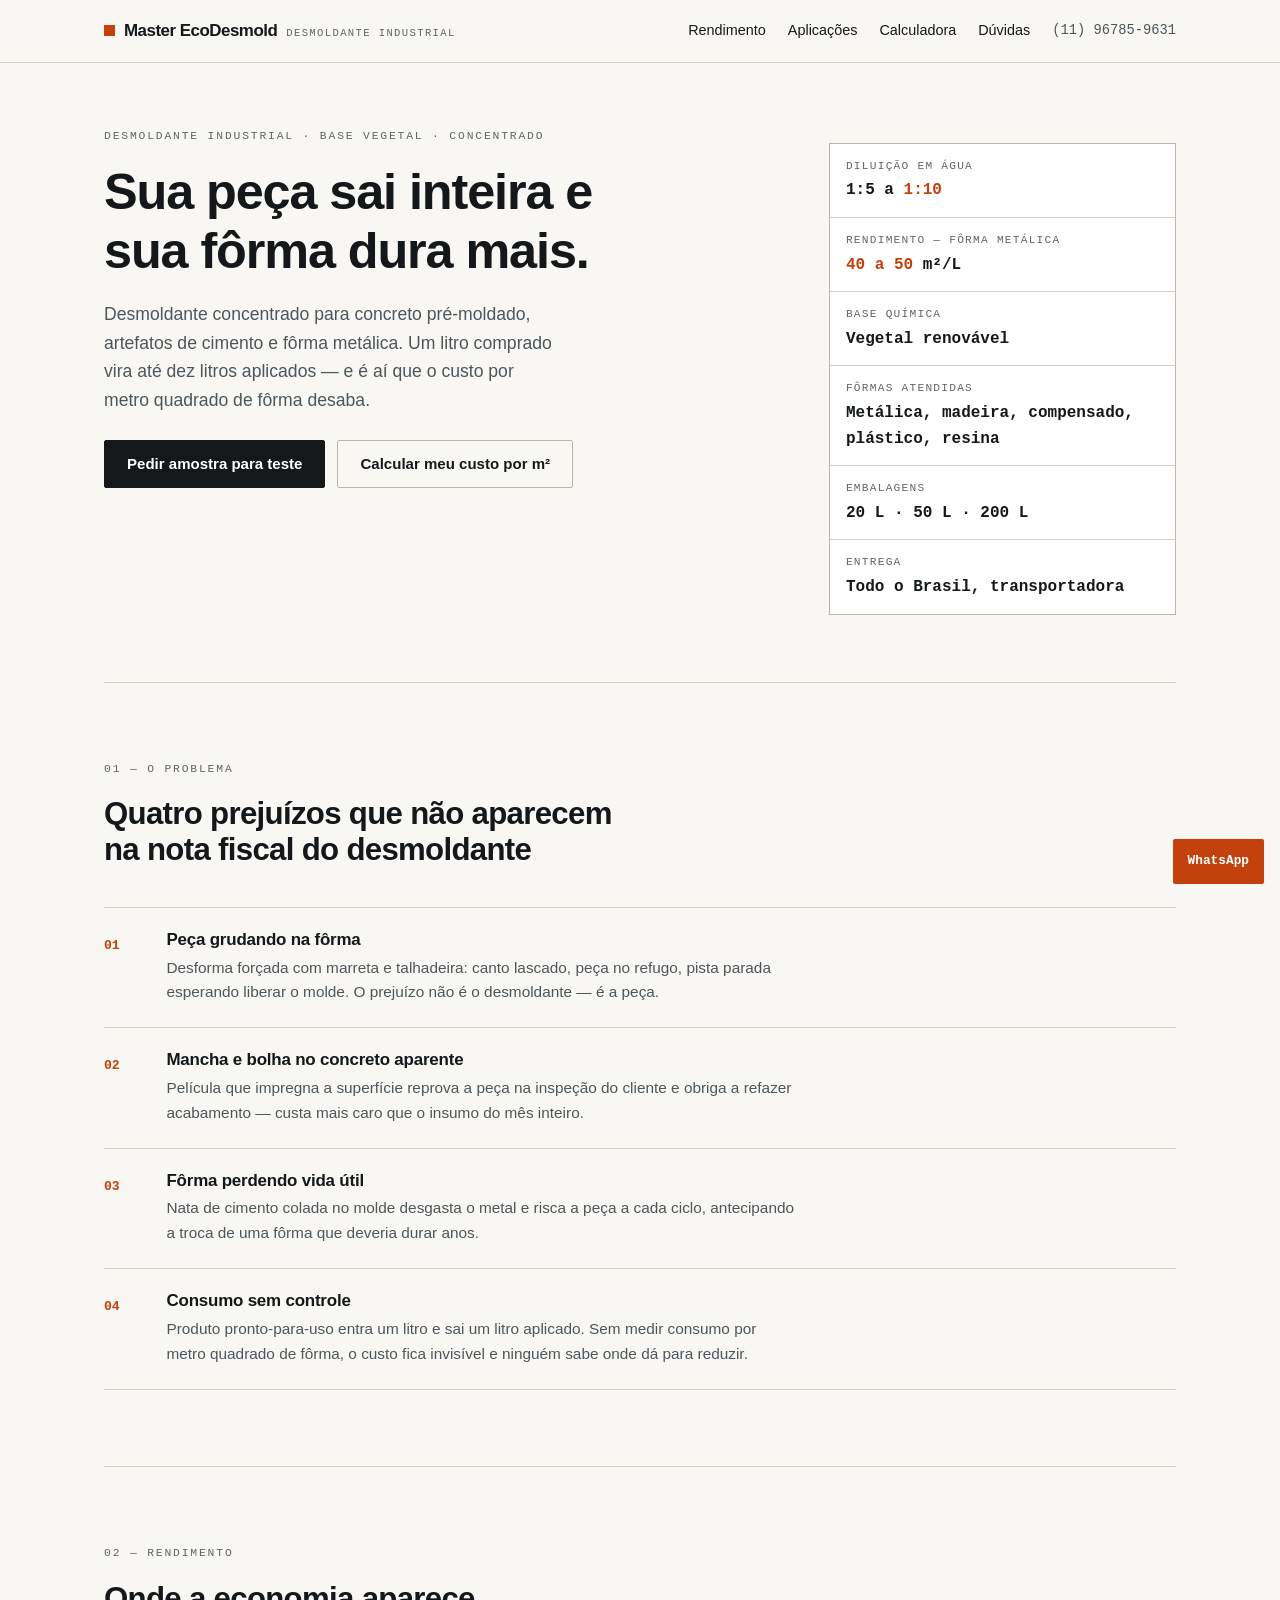
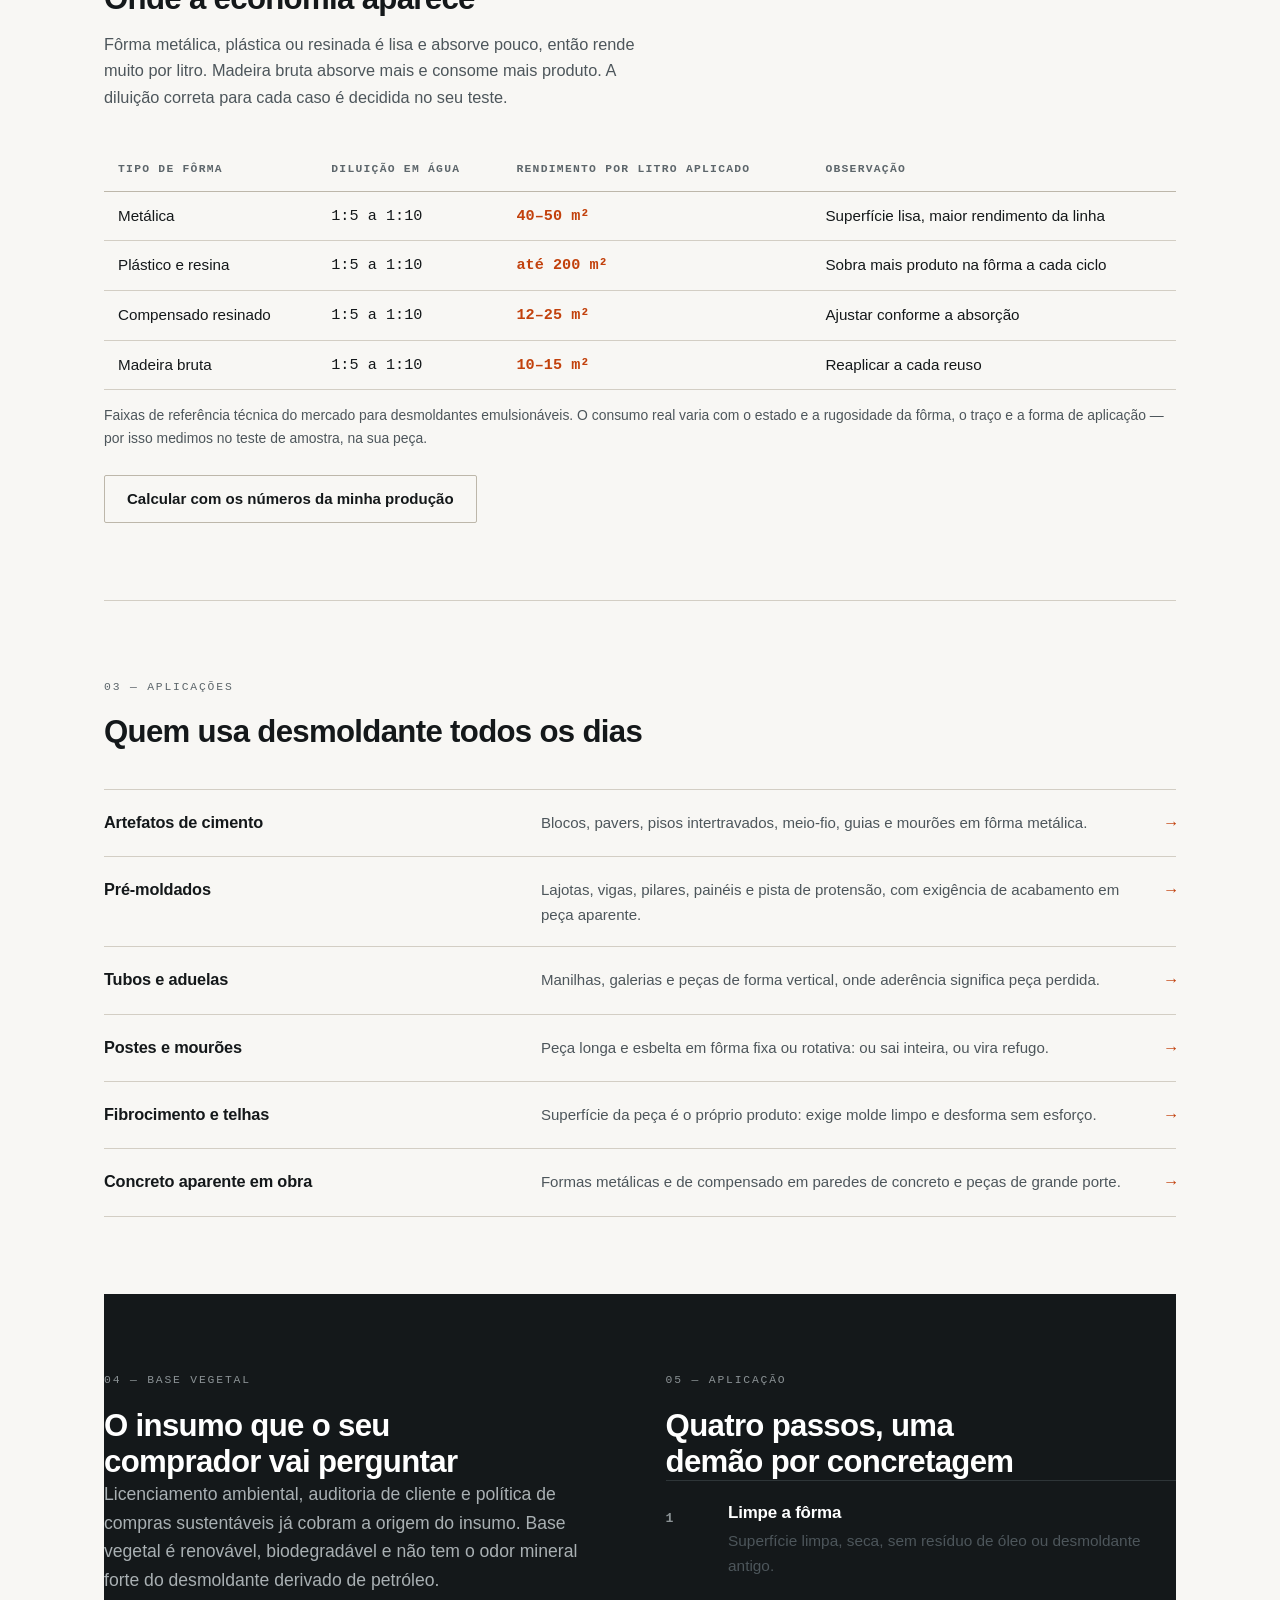
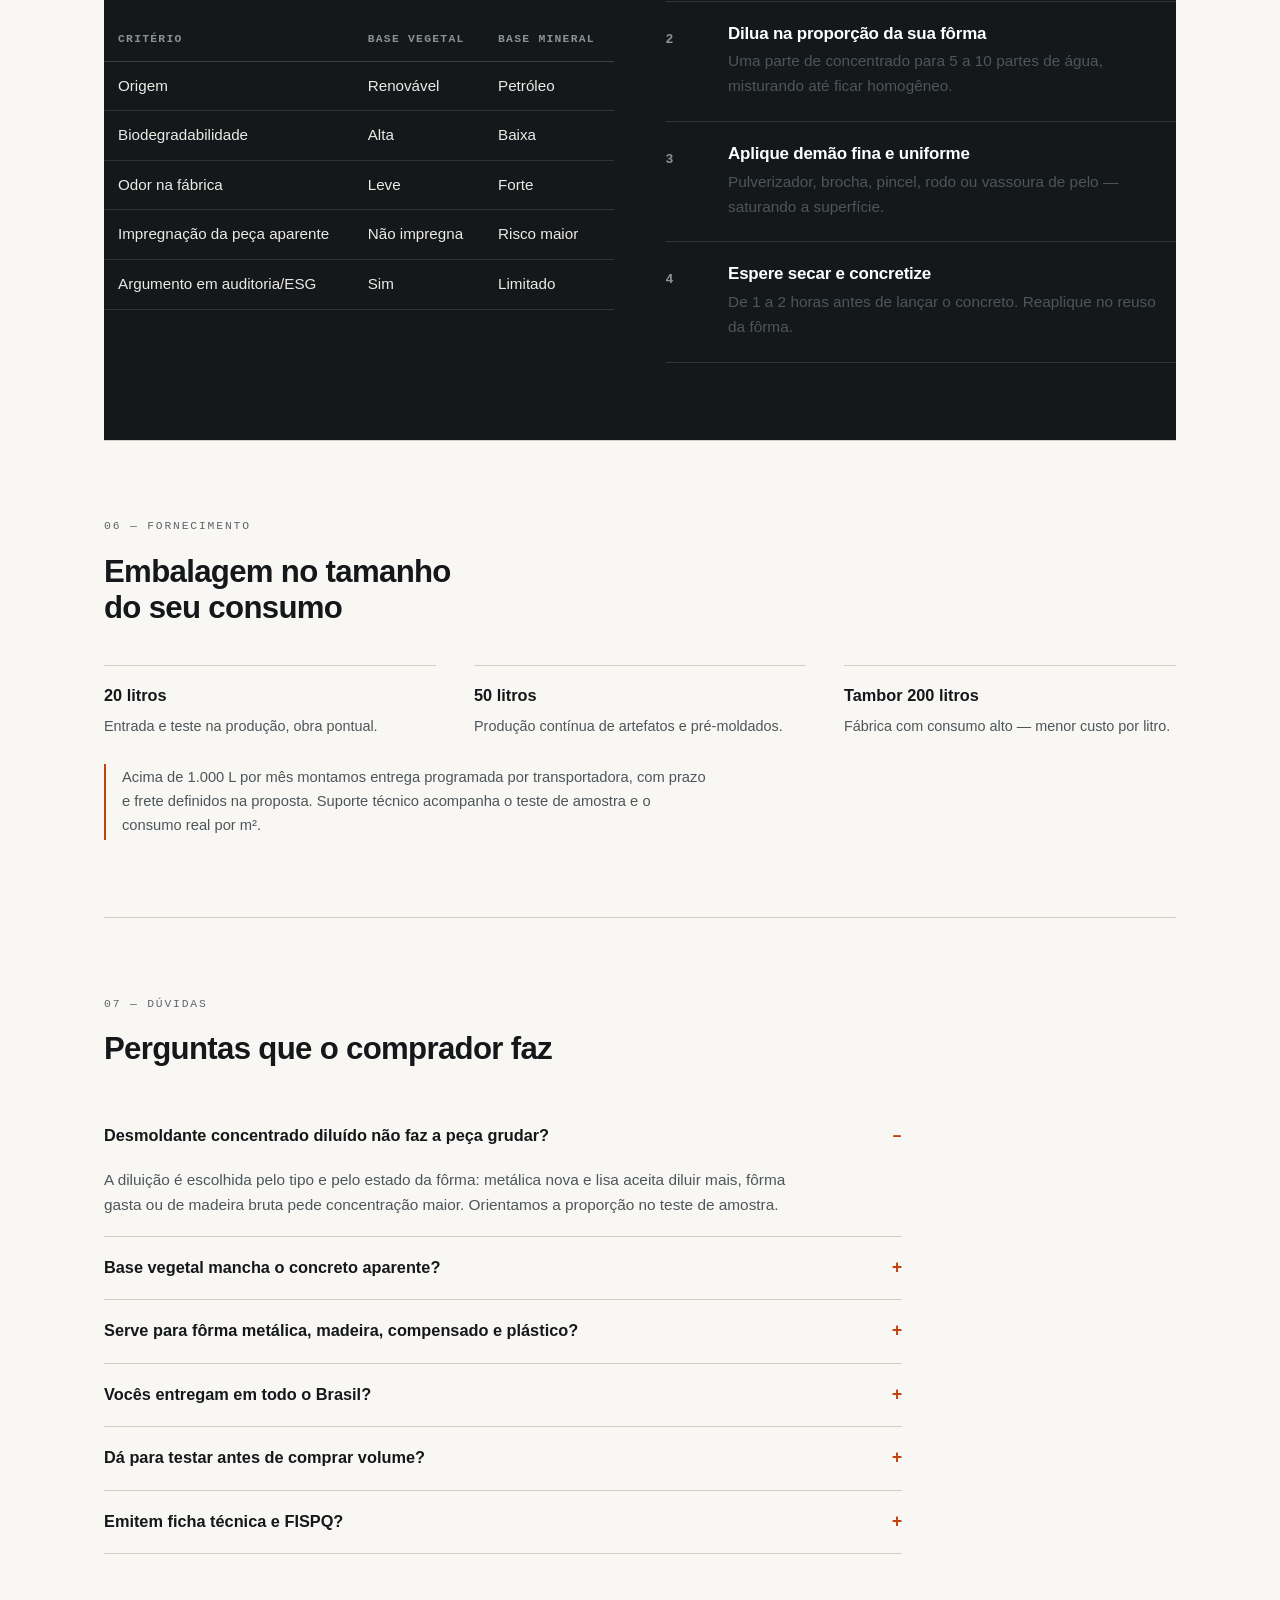
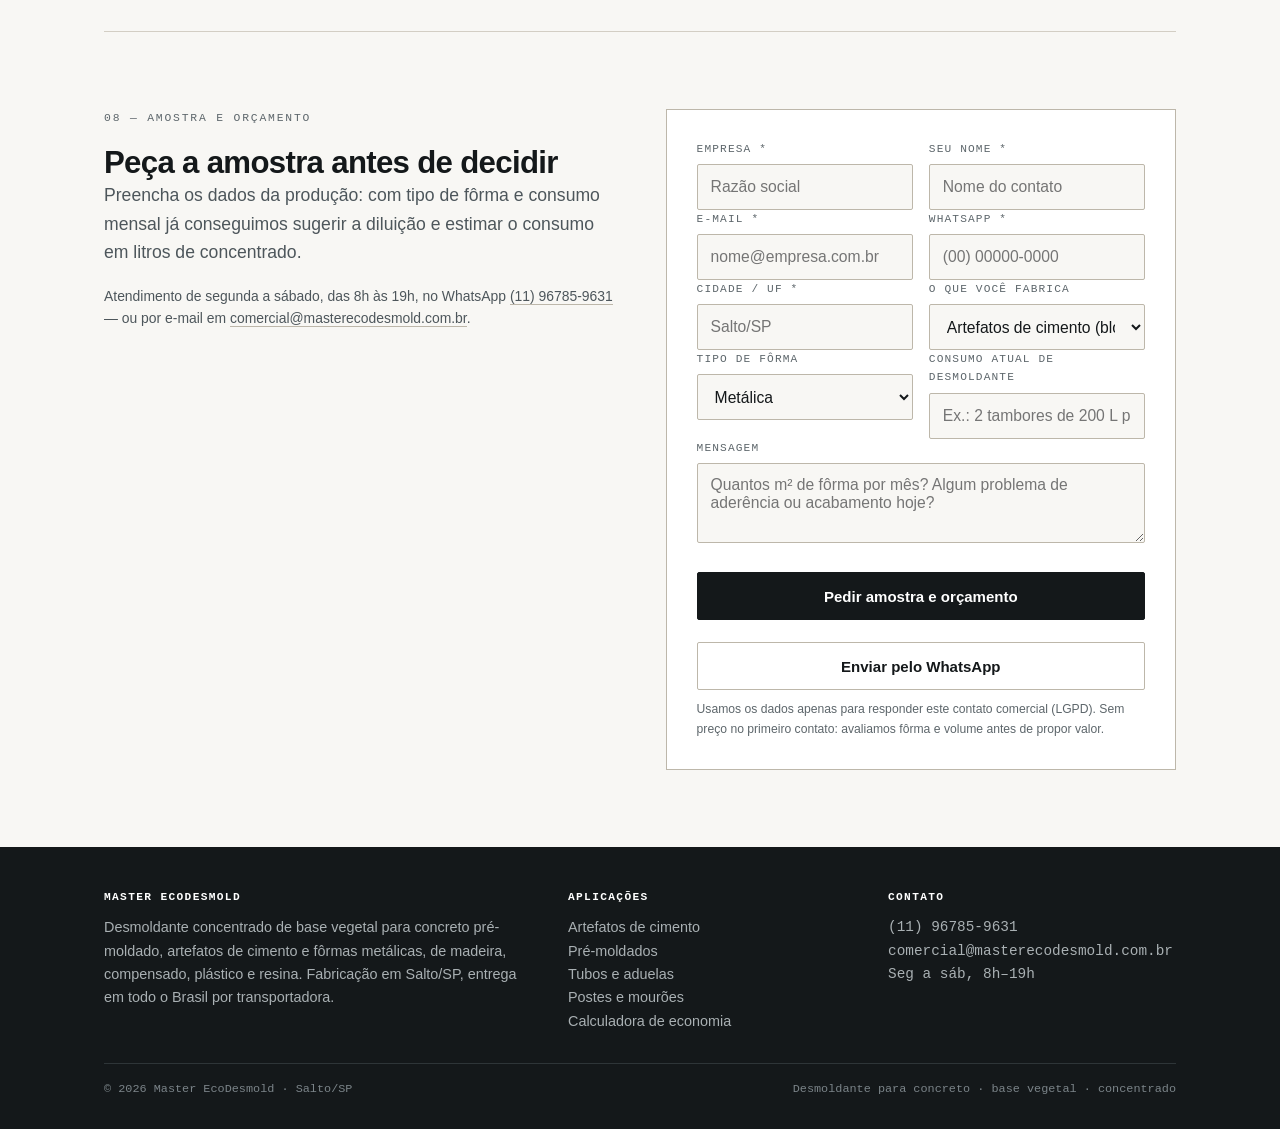
==== commit 8a34ff6b: "fix responsivo mobile: tabela de especificacao empilhada, topo sem corte, contraste de rotulos (WCAG" ====
--- a/index.html
+++ b/index.html
@@ -15,7 +15,7 @@
 <meta property="og:description" content="Desmoldante concentrado de base vegetal para pré-moldados, artefatos de cimento, tubos, postes e fôrmas metálicas. Diluição de 1:5 a 1:10, rendimento de 40 a 50 m² por litro em fôrma metálica e amostra para teste. Entrega em todo o Brasil.">
 <meta property="og:url" content="https://masterecodesmold.com.br/">
 <link rel="icon" href="data:image/svg+xml,%3Csvg xmlns='http://www.w3.org/2000/svg' viewBox='0 0 32 32'%3E%3Crect width='32' height='32' fill='%2314181a'/%3E%3Crect x='9' y='9' width='14' height='14' fill='%23c2410c'/%3E%3C/svg%3E">
-<style>*,*::before,*::after{box-sizing:border-box}:root{--paper:#f8f7f4;--paper-2:#efebe4;--ink:#14181a;--ink-2:#4d565b;--ink-3:#7b8489;--rule:#d9d5cc;--rule-2:#c3beb3;--accent:#c2410c;--accent-2:#fdf1eb;--eco:#1f6b4a;--mono:ui-monospace,SFMono-Regular,"Cascadia Mono",Consolas,"Liberation Mono",monospace;--sans:-apple-system,BlinkMacSystemFont,"Segoe UI",Roboto,"Helvetica Neue",Arial,sans-serif;--max:1120px;--pad:24px}html{-webkit-text-size-adjust:100%}body{margin:0;background:var(--paper);color:var(--ink);font-family:var(--sans);font-size:1.02rem;line-height:1.62;font-synthesis-weight:none;text-rendering:optimizeLegibility}img{max-width:100%;display:block}a{color:inherit;text-decoration:none}a.u{border-bottom:1px solid var(--rule-2)}a.u:hover{border-color:var(--accent);color:var(--accent)}h1,h2,h3,h4{margin:0;line-height:1.16;letter-spacing:-.022em;font-weight:780;text-wrap:balance}h1{font-size:clamp(2rem,4.6vw,3.15rem)}h2{font-size:clamp(1.4rem,2.5vw,1.95rem)}h3{font-size:1.06rem;letter-spacing:-.012em}p{margin:0 0 1em}p:last-child{margin-bottom:0}.wrap{max-width:var(--max);margin:0 auto;padding:0 var(--pad)}.mono{font-family:var(--mono);font-variant-numeric:tabular-nums}.eyebrow{font-family:var(--mono);font-size:.71rem;letter-spacing:.16em;text-transform:uppercase;color:var(--ink-3);margin:0 0 18px;display:block}.lead{font-size:1.1rem;color:var(--ink-2)}.small{font-size:.87rem;color:var(--ink-2)}section{padding:clamp(46px,6vw,78px) 0;border-top:1px solid var(--rule)}section:first-of-type{border-top:0}.dark{background:var(--ink);color:#eceae5;border-top-color:var(--ink)}.dark h2,.dark h3{color:#fff}.dark .lead,.dark .small{color:#a9b0b3}.dark .eyebrow{color:#8b9295}.sec-head{max-width:60ch;margin-bottom:clamp(26px,3vw,40px)}.sec-head p{margin-top:14px;color:var(--ink-2)}.dark .sec-head p{color:#a9b0b3}.top{border-bottom:1px solid var(--rule);background:var(--paper);position:sticky;top:0;z-index:40}.top .wrap{display:flex;align-items:center;justify-content:space-between;gap:18px;min-height:62px}.mark{display:flex;align-items:baseline;gap:9px;font-weight:800;letter-spacing:-.03em;font-size:1.06rem}.mark i{font-style:normal;display:inline-block;width:11px;height:11px;background:var(--accent);flex:0 0 auto}.mark s{text-decoration:none;font-family:var(--mono);font-size:.66rem;letter-spacing:.13em;text-transform:uppercase;color:var(--ink-3);font-weight:500}nav{display:flex;align-items:center;gap:22px;font-size:.9rem}nav a:hover{color:var(--accent)}.top .tel{font-family:var(--mono);font-size:.86rem;color:var(--ink-2)}.btn{display:inline-flex;align-items:center;justify-content:center;gap:9px;min-height:48px;padding:0 22px;border-radius:2px;font-weight:700;font-size:.94rem;border:1px solid var(--ink);background:var(--ink);color:#fff;cursor:pointer;transition:background .15s,color .15s,border-color .15s}.btn:hover{background:var(--accent);border-color:var(--accent);color:#fff}.btn.alt{background:transparent;color:var(--ink);border-color:var(--rule-2)}.btn.alt:hover{background:transparent;border-color:var(--ink);color:var(--ink)}.dark .btn{background:#fff;color:var(--ink);border-color:#fff}.dark .btn:hover{background:var(--accent);border-color:var(--accent);color:#fff}.dark .btn.alt{background:transparent;color:#fff;border-color:#5a6266}.dark .btn.alt:hover{border-color:#fff;color:#fff}.cta-row{display:flex;flex-wrap:wrap;gap:12px;margin-top:26px}.open{padding:clamp(38px,5vw,64px) 0 clamp(34px,4vw,52px);border-top:0}.open .grid{display:grid;grid-template-columns:1.32fr .68fr;gap:clamp(28px,4vw,58px);align-items:start}.open h1{max-width:22ch}.open .lead{margin-top:20px;max-width:46ch}.readout{border:1px solid var(--rule-2);background:#fff}.readout div{padding:13px 16px;border-top:1px solid var(--rule)}.readout div:first-child{border-top:0}.readout dt{font-family:var(--mono);font-size:.7rem;letter-spacing:.11em;text-transform:uppercase;color:var(--ink-3);margin:0 0 3px}.readout dd{margin:0;font-family:var(--mono);font-size:1rem;font-weight:600}.readout dd em{font-style:normal;color:var(--accent)}.rows{border-top:1px solid var(--rule)}.rows .row{display:grid;grid-template-columns:56px 1fr;gap:clamp(14px,2.4vw,34px);padding:22px 0;border-bottom:1px solid var(--rule);align-items:start}.rows .num{font-family:var(--mono);font-size:.8rem;color:var(--ink-3);padding-top:4px}.rows h3{margin-bottom:6px}.rows p{color:var(--ink-2);font-size:.96rem;max-width:74ch}.dark .rows,.dark .rows .row{border-color:#2e3538}.dark .rows .num{color:#8b9295}.apps{border-top:1px solid var(--rule)}.apps a{display:grid;grid-template-columns:1.05fr 1.5fr 24px;gap:clamp(12px,2.4vw,32px);align-items:baseline;padding:19px 0;border-bottom:1px solid var(--rule)}.apps a:hover{background:var(--accent-2)}.apps b{font-weight:700;letter-spacing:-.01em}.apps span{color:var(--ink-2);font-size:.94rem}.apps i{font-style:normal;color:var(--accent);font-family:var(--mono);text-align:right}table{width:100%;border-collapse:collapse;font-size:.95rem}th,td{text-align:left;padding:12px 14px;border-bottom:1px solid var(--rule);vertical-align:top}th{font-family:var(--mono);font-size:.71rem;letter-spacing:.11em;text-transform:uppercase;color:var(--ink-3);font-weight:600;border-bottom:1px solid var(--rule-2)}td.n{font-family:var(--mono);font-variant-numeric:tabular-nums;white-space:nowrap}td.n strong{color:var(--accent)}tbody tr:hover{background:var(--paper-2)}.dark th{color:#8b9295;border-color:#3a4144}.dark td{border-color:#2e3538}.dark tbody tr:hover{background:#1c2226}.two{display:grid;grid-template-columns:1fr 1fr;gap:clamp(28px,4vw,54px);align-items:start}.three{display:grid;grid-template-columns:repeat(3,1fr);gap:clamp(20px,3vw,38px)}.pack{border-top:1px solid var(--rule);padding-top:16px}.pack b{display:block;font-size:1.02rem;margin-bottom:4px}.pack span{font-size:.9rem;color:var(--ink-2)}.note{border-left:2px solid var(--accent);padding:2px 0 2px 16px;margin-top:26px;font-size:.92rem;color:var(--ink-2);max-width:74ch}details{border-bottom:1px solid var(--rule)}details summary{cursor:pointer;padding:17px 0;font-weight:700;list-style:none;display:flex;gap:14px;justify-content:space-between;align-items:baseline}details summary::-webkit-details-marker{display:none}details summary::after{content:"+";font-family:var(--mono);color:var(--accent);font-size:1.1rem}details[open] summary::after{content:"–"}details p{padding:0 0 18px;color:var(--ink-2);font-size:.96rem;max-width:80ch}form{border:1px solid var(--rule-2);background:#fff;padding:clamp(20px,3vw,30px)}label{display:block;font-family:var(--mono);font-size:.7rem;letter-spacing:.1em;text-transform:uppercase;color:var(--ink-3);margin:16px 0 6px}label:first-of-type{margin-top:0}input,select,textarea{width:100%;font-family:var(--sans);font-size:.98rem;color:var(--ink);background:var(--paper);border:1px solid var(--rule-2);border-radius:2px;padding:12px 13px;min-height:46px}input:focus,select:focus,textarea:focus{outline:2px solid var(--accent);outline-offset:-1px;background:#fff}.f2{display:grid;grid-template-columns:1fr 1fr;gap:16px}form .btn{width:100%;margin-top:22px}.lgpd{font-size:.76rem;color:var(--ink-3);margin:10px 0 0}footer{background:var(--ink);color:#a9b0b3;padding:44px 0 30px;font-size:.9rem}footer .fg{display:grid;grid-template-columns:1.5fr 1fr 1fr;gap:32px;margin-bottom:30px}footer h4{color:#fff;font-family:var(--mono);font-size:.7rem;letter-spacing:.12em;text-transform:uppercase;margin-bottom:12px;font-weight:600}footer a:hover{color:#fff}footer .end{border-top:1px solid #2e3538;padding-top:16px;display:flex;justify-content:space-between;gap:14px;flex-wrap:wrap;font-family:var(--mono);font-size:.74rem;color:#7b8489}.zap{position:fixed;right:16px;bottom:16px;z-index:50;background:var(--accent);color:#fff;font-family:var(--mono);font-size:.8rem;padding:12px 15px;border-radius:2px;font-weight:600}.zap:hover{background:var(--ink)}@media(max-width:900px){.open .grid,.two,.three,.f2,footer .fg{grid-template-columns:1fr}nav .hide{display:none}.rows .row{grid-template-columns:38px 1fr;gap:14px}.apps a{grid-template-columns:1fr;gap:4px}.apps i{display:none}section{padding:40px 0}.top .wrap{min-height:56px}}@media(prefers-reduced-motion:reduce){*{transition:none!important;scroll-behavior:auto!important}}</style>
+<style>*,*::before,*::after{box-sizing:border-box}:root{--paper:#f8f7f4;--paper-2:#efebe4;--ink:#14181a;--ink-2:#4d565b;--ink-3:#5d666b;--rule:#d3cec4;--rule-2:#bdb7aa;--accent:#c2410c;--accent-2:#fdf1eb;--eco:#1f6b4a;--mono:ui-monospace,SFMono-Regular,"Cascadia Mono",Consolas,"Liberation Mono",monospace;--sans:-apple-system,BlinkMacSystemFont,"Segoe UI",Roboto,"Helvetica Neue",Arial,sans-serif;--max:1120px;--pad:24px}html{-webkit-text-size-adjust:100%}body{margin:0;background:var(--paper);color:var(--ink);font-family:var(--sans);font-size:1.02rem;line-height:1.62;font-synthesis-weight:none;text-rendering:optimizeLegibility}img{max-width:100%;display:block}a{color:inherit;text-decoration:none}a.u{border-bottom:1px solid var(--rule-2)}a.u:hover{border-color:var(--accent);color:var(--accent)}h1,h2,h3,h4{margin:0;line-height:1.16;letter-spacing:-.022em;font-weight:780;text-wrap:balance}h1{font-size:clamp(2rem,4.6vw,3.15rem)}h2{font-size:clamp(1.4rem,2.5vw,1.95rem)}h3{font-size:1.06rem;letter-spacing:-.012em}p{margin:0 0 1em}p:last-child{margin-bottom:0}.wrap{max-width:var(--max);margin:0 auto;padding:0 var(--pad)}.mono{font-family:var(--mono);font-variant-numeric:tabular-nums}.eyebrow{font-family:var(--mono);font-size:.71rem;letter-spacing:.16em;text-transform:uppercase;color:var(--ink-3);margin:0 0 18px;display:block}.lead{font-size:1.1rem;color:var(--ink-2)}.small{font-size:.87rem;color:var(--ink-2)}section{padding:clamp(46px,6vw,78px) 0;border-top:1px solid var(--rule)}section:first-of-type{border-top:0}.dark{background:var(--ink);color:#eceae5;border-top-color:var(--ink)}.dark h2,.dark h3{color:#fff}.dark .lead,.dark .small{color:#a9b0b3}.dark .eyebrow{color:#8b9295}.sec-head{max-width:60ch;margin-bottom:clamp(26px,3vw,40px)}.sec-head p{margin-top:14px;color:var(--ink-2)}.dark .sec-head p{color:#a9b0b3}.top{border-bottom:1px solid var(--rule);background:var(--paper);position:sticky;top:0;z-index:40}.top .wrap{display:flex;align-items:center;justify-content:space-between;gap:18px;min-height:62px}.mark{display:flex;align-items:baseline;gap:9px;font-weight:800;letter-spacing:-.03em;font-size:1.06rem}.mark i{font-style:normal;display:inline-block;width:11px;height:11px;background:var(--accent);flex:0 0 auto}.mark s{text-decoration:none;font-family:var(--mono);font-size:.66rem;letter-spacing:.13em;text-transform:uppercase;color:var(--ink-3);font-weight:500}nav{display:flex;align-items:center;gap:22px;font-size:.9rem}nav a:hover{color:var(--accent)}.top .tel{font-family:var(--mono);font-size:.86rem;color:var(--ink-2);white-space:nowrap}.top nav{flex:0 0 auto}.mark{min-width:0}.mark s{white-space:nowrap;overflow:hidden;text-overflow:ellipsis}.btn{display:inline-flex;align-items:center;justify-content:center;gap:9px;min-height:48px;padding:0 22px;border-radius:2px;font-weight:700;font-size:.94rem;border:1px solid var(--ink);background:var(--ink);color:#fff;cursor:pointer;transition:background .15s,color .15s,border-color .15s}.btn:hover{background:var(--accent);border-color:var(--accent);color:#fff}.btn.alt{background:transparent;color:var(--ink);border-color:var(--rule-2)}.btn.alt:hover{background:transparent;border-color:var(--ink);color:var(--ink)}.dark .btn{background:#fff;color:var(--ink);border-color:#fff}.dark .btn:hover{background:var(--accent);border-color:var(--accent);color:#fff}.dark .btn.alt{background:transparent;color:#fff;border-color:#5a6266}.dark .btn.alt:hover{border-color:#fff;color:#fff}.cta-row{display:flex;flex-wrap:wrap;gap:12px;margin-top:26px}.open{padding:clamp(38px,5vw,64px) 0 clamp(34px,4vw,52px);border-top:0}.open .grid{display:grid;grid-template-columns:1.32fr .68fr;gap:clamp(28px,4vw,58px);align-items:start}.open h1{max-width:22ch}.open .lead{margin-top:20px;max-width:46ch}.readout{border:1px solid var(--rule-2);background:#fff}.readout div{padding:13px 16px;border-top:1px solid var(--rule)}.readout div:first-child{border-top:0}.readout dt{font-family:var(--mono);font-size:.7rem;letter-spacing:.11em;text-transform:uppercase;color:var(--ink-3);margin:0 0 3px}.readout dd{margin:0;font-family:var(--mono);font-size:1rem;font-weight:600}.readout dd em{font-style:normal;color:var(--accent)}.rows{border-top:1px solid var(--rule)}.rows .row{display:grid;grid-template-columns:42px 1fr;gap:clamp(12px,1.6vw,22px);padding:22px 0;border-bottom:1px solid var(--rule);align-items:start}.rows .num{font-family:var(--mono);font-size:.82rem;color:var(--accent);padding-top:5px;font-weight:600}.rows h3{margin-bottom:6px}.rows p{color:var(--ink-2);font-size:.96rem;max-width:74ch}.dark .rows,.dark .rows .row{border-color:#2e3538}.dark .rows .num{color:#8b9295}.apps{border-top:1px solid var(--rule)}.apps a{display:grid;grid-template-columns:1.05fr 1.5fr 24px;gap:clamp(12px,2.4vw,32px);align-items:baseline;padding:19px 0;border-bottom:1px solid var(--rule)}.apps a:hover{background:var(--accent-2)}.apps b{font-weight:700;letter-spacing:-.01em}.apps span{color:var(--ink-2);font-size:.94rem}.apps i{font-style:normal;color:var(--accent);font-family:var(--mono);text-align:right}table{width:100%;border-collapse:collapse;font-size:.95rem}th,td{text-align:left;padding:12px 14px;border-bottom:1px solid var(--rule);vertical-align:top}th{font-family:var(--mono);font-size:.71rem;letter-spacing:.11em;text-transform:uppercase;color:var(--ink-3);font-weight:600;border-bottom:1px solid var(--rule-2)}td.n{font-family:var(--mono);font-variant-numeric:tabular-nums;white-space:nowrap}td.n strong{color:var(--accent)}tbody tr:hover{background:var(--paper-2)}.dark th{color:#8b9295;border-color:#3a4144}.dark td{border-color:#2e3538}.dark tbody tr:hover{background:#1c2226}.two{display:grid;grid-template-columns:1fr 1fr;gap:clamp(28px,4vw,54px);align-items:start}.three{display:grid;grid-template-columns:repeat(3,1fr);gap:clamp(20px,3vw,38px)}.pack{border-top:1px solid var(--rule);padding-top:16px}.pack b{display:block;font-size:1.02rem;margin-bottom:4px}.pack span{font-size:.9rem;color:var(--ink-2)}.note{border-left:2px solid var(--accent);padding:2px 0 2px 16px;margin-top:26px;font-size:.92rem;color:var(--ink-2);max-width:74ch}details{border-bottom:1px solid var(--rule)}details summary{cursor:pointer;padding:17px 0;font-weight:700;list-style:none;display:flex;gap:14px;justify-content:space-between;align-items:baseline}details summary::-webkit-details-marker{display:none}details summary::after{content:"+";font-family:var(--mono);color:var(--accent);font-size:1.1rem}details[open] summary::after{content:"–"}details p{padding:0 0 18px;color:var(--ink-2);font-size:.96rem;max-width:80ch}form{border:1px solid var(--rule-2);background:#fff;padding:clamp(20px,3vw,30px)}label{display:block;font-family:var(--mono);font-size:.7rem;letter-spacing:.1em;text-transform:uppercase;color:var(--ink-3);margin:16px 0 6px}label:first-of-type{margin-top:0}input,select,textarea{width:100%;font-family:var(--sans);font-size:.98rem;color:var(--ink);background:var(--paper);border:1px solid var(--rule-2);border-radius:2px;padding:12px 13px;min-height:46px}input:focus,select:focus,textarea:focus{outline:2px solid var(--accent);outline-offset:-1px;background:#fff}.f2{display:grid;grid-template-columns:1fr 1fr;gap:16px}form .btn{width:100%;margin-top:22px}.lgpd{font-size:.76rem;color:var(--ink-3);margin:10px 0 0}footer{background:var(--ink);color:#a9b0b3;padding:44px 0 30px;font-size:.9rem}footer .fg{display:grid;grid-template-columns:1.5fr 1fr 1fr;gap:32px;margin-bottom:30px}footer h4{color:#fff;font-family:var(--mono);font-size:.7rem;letter-spacing:.12em;text-transform:uppercase;margin-bottom:12px;font-weight:600}footer a:hover{color:#fff}footer .end{border-top:1px solid #2e3538;padding-top:16px;display:flex;justify-content:space-between;gap:14px;flex-wrap:wrap;font-family:var(--mono);font-size:.74rem;color:#7b8489}.zap{position:fixed;right:16px;bottom:16px;z-index:50;background:var(--accent);color:#fff;font-family:var(--mono);font-size:.8rem;padding:12px 15px;border-radius:2px;font-weight:600}.zap:hover{background:var(--ink)}@media(max-width:900px){.open .grid,.two,.three,.f2,footer .fg{grid-template-columns:1fr}.top .mark s{display:none}.top .tel{font-size:.82rem}nav .hide{display:none}.rows .row{grid-template-columns:38px 1fr;gap:14px}.apps a{grid-template-columns:1fr;gap:4px}.apps i{display:none}section{padding:40px 0}.top .wrap{min-height:56px}}@media(max-width:700px){table.spec{font-size:.94rem}table.spec thead{display:none}table.spec tr{display:block;border-bottom:1px solid var(--rule);padding:12px 0}table.spec td{display:flex;justify-content:space-between;align-items:baseline;gap:14px;border:0;padding:3px 0;text-align:right}table.spec td::before{content:attr(data-label);flex:0 0 auto;font-family:var(--mono);font-size:.67rem;letter-spacing:.09em;text-transform:uppercase;color:var(--ink-3);text-align:left}table.spec td.n{white-space:normal}table.spec tr:hover{background:transparent}.out table td{display:flex;justify-content:space-between;gap:12px;text-align:right}}@media(prefers-reduced-motion:reduce){*{transition:none!important;scroll-behavior:auto!important}}</style>
 <script type="application/ld+json">{"@context": "https://schema.org", "@type": "FAQPage", "mainEntity": [{"@type": "Question", "name": "Desmoldante concentrado diluído não faz a peça grudar?", "acceptedAnswer": {"@type": "Answer", "text": "A diluição é escolhida pelo tipo e pelo estado da fôrma: metálica nova e lisa aceita diluir mais, fôrma gasta ou de madeira bruta pede concentração maior. Orientamos a proporção no teste de amostra."}}, {"@type": "Question", "name": "Base vegetal mancha o concreto aparente?", "acceptedAnswer": {"@type": "Answer", "text": "Não. Emulsionado em água, forma película fina que não impregna o concreto e ajuda a evitar mancha e bolha. Quando a superfície recebe pintura ou revestimento, lava-se com água e sabão neutro."}}, {"@type": "Question", "name": "Serve para fôrma metálica, madeira, compensado e plástico?", "acceptedAnswer": {"@type": "Answer", "text": "Sim — metálica, madeira bruta, compensado resinado ou plastificado, plástico e resina, ajustando diluição e frequência de reaplicação."}}, {"@type": "Question", "name": "Vocês entregam em todo o Brasil?", "acceptedAnswer": {"@type": "Answer", "text": "Sim, por transportadora, em bombonas de 20 L e 50 L e tambor de 200 L. Para consumo recorrente programamos entregas."}}, {"@type": "Question", "name": "Dá para testar antes de comprar volume?", "acceptedAnswer": {"@type": "Answer", "text": "É o que recomendamos. Enviamos amostra, orientamos a diluição para a sua fôrma e medimos o consumo real por m² antes de qualquer decisão de volume."}}, {"@type": "Question", "name": "Emitem ficha técnica e FISPQ?", "acceptedAnswer": {"@type": "Answer", "text": "Sim, junto com a proposta, além das condições de validade e armazenamento."}}]}</script>
 </head>
 <body>
@@ -78,13 +78,13 @@
 <p>Fôrma metálica, plástica ou resinada é lisa e absorve pouco, então rende muito por litro. Madeira
 bruta absorve mais e consome mais produto. A diluição correta para cada caso é decidida no seu teste.</p>
 </div>
-<table>
+<table class="spec">
 <thead><tr><th>Tipo de fôrma</th><th>Diluição em água</th><th>Rendimento por litro aplicado</th><th>Observação</th></tr></thead>
 <tbody>
-<tr><td>Metálica</td><td class="n">1:5 a 1:10</td><td class="n"><strong>40–50 m²</strong></td><td>Superfície lisa, maior rendimento da linha</td></tr>
-<tr><td>Plástico e resina</td><td class="n">1:5 a 1:10</td><td class="n"><strong>até 200 m²</strong></td><td>Sobra mais produto na fôrma a cada ciclo</td></tr>
-<tr><td>Compensado resinado</td><td class="n">1:5 a 1:10</td><td class="n"><strong>12–25 m²</strong></td><td>Ajustar conforme a absorção</td></tr>
-<tr><td>Madeira bruta</td><td class="n">1:5 a 1:10</td><td class="n"><strong>10–15 m²</strong></td><td>Reaplicar a cada reuso</td></tr>
+<tr><td data-label="Fôrma">Metálica</td><td data-label="Diluição" class="n">1:5 a 1:10</td><td data-label="Rendimento" class="n"><strong>40–50 m²</strong></td><td data-label="Observação">Superfície lisa, maior rendimento da linha</td></tr>
+<tr><td data-label="Fôrma">Plástico e resina</td><td data-label="Diluição" class="n">1:5 a 1:10</td><td data-label="Rendimento" class="n"><strong>até 200 m²</strong></td><td data-label="Observação">Sobra mais produto na fôrma a cada ciclo</td></tr>
+<tr><td data-label="Fôrma">Compensado resinado</td><td data-label="Diluição" class="n">1:5 a 1:10</td><td data-label="Rendimento" class="n"><strong>12–25 m²</strong></td><td data-label="Observação">Ajustar conforme a absorção</td></tr>
+<tr><td data-label="Fôrma">Madeira bruta</td><td data-label="Diluição" class="n">1:5 a 1:10</td><td data-label="Rendimento" class="n"><strong>10–15 m²</strong></td><td data-label="Observação">Reaplicar a cada reuso</td></tr>
 </tbody></table>
 <p class="small" style="margin-top:14px">Faixas de referência técnica do mercado para desmoldantes
 emulsionáveis. O consumo real varia com o estado e a rugosidade da fôrma, o traço e a forma de aplicação —
@@ -113,14 +113,14 @@
 <p class="lead">Licenciamento ambiental, auditoria de cliente e política de compras sustentáveis já
 cobram a origem do insumo. Base vegetal é renovável, biodegradável e não tem o odor mineral forte do
 desmoldante derivado de petróleo.</p>
-<table style="margin-top:24px">
+<table class="spec" style="margin-top:24px">
 <thead><tr><th>Critério</th><th>Base vegetal</th><th>Base mineral</th></tr></thead>
 <tbody>
-<tr><td>Origem</td><td>Renovável</td><td>Petróleo</td></tr>
-<tr><td>Biodegradabilidade</td><td>Alta</td><td>Baixa</td></tr>
-<tr><td>Odor na fábrica</td><td>Leve</td><td>Forte</td></tr>
-<tr><td>Impregnação da peça aparente</td><td>Não impregna</td><td>Risco maior</td></tr>
-<tr><td>Argumento em auditoria/ESG</td><td>Sim</td><td>Limitado</td></tr>
+<tr><td data-label="Critério">Origem</td><td data-label="Vegetal">Renovável</td><td data-label="Mineral">Petróleo</td></tr>
+<tr><td data-label="Critério">Biodegradabilidade</td><td data-label="Vegetal">Alta</td><td data-label="Mineral">Baixa</td></tr>
+<tr><td data-label="Critério">Odor na fábrica</td><td data-label="Vegetal">Leve</td><td data-label="Mineral">Forte</td></tr>
+<tr><td data-label="Critério">Impregnação da peça aparente</td><td data-label="Vegetal">Não impregna</td><td data-label="Mineral">Risco maior</td></tr>
+<tr><td data-label="Critério">Argumento em auditoria/ESG</td><td data-label="Vegetal">Sim</td><td data-label="Mineral">Limitado</td></tr>
 </tbody>
 </table>
 </div>
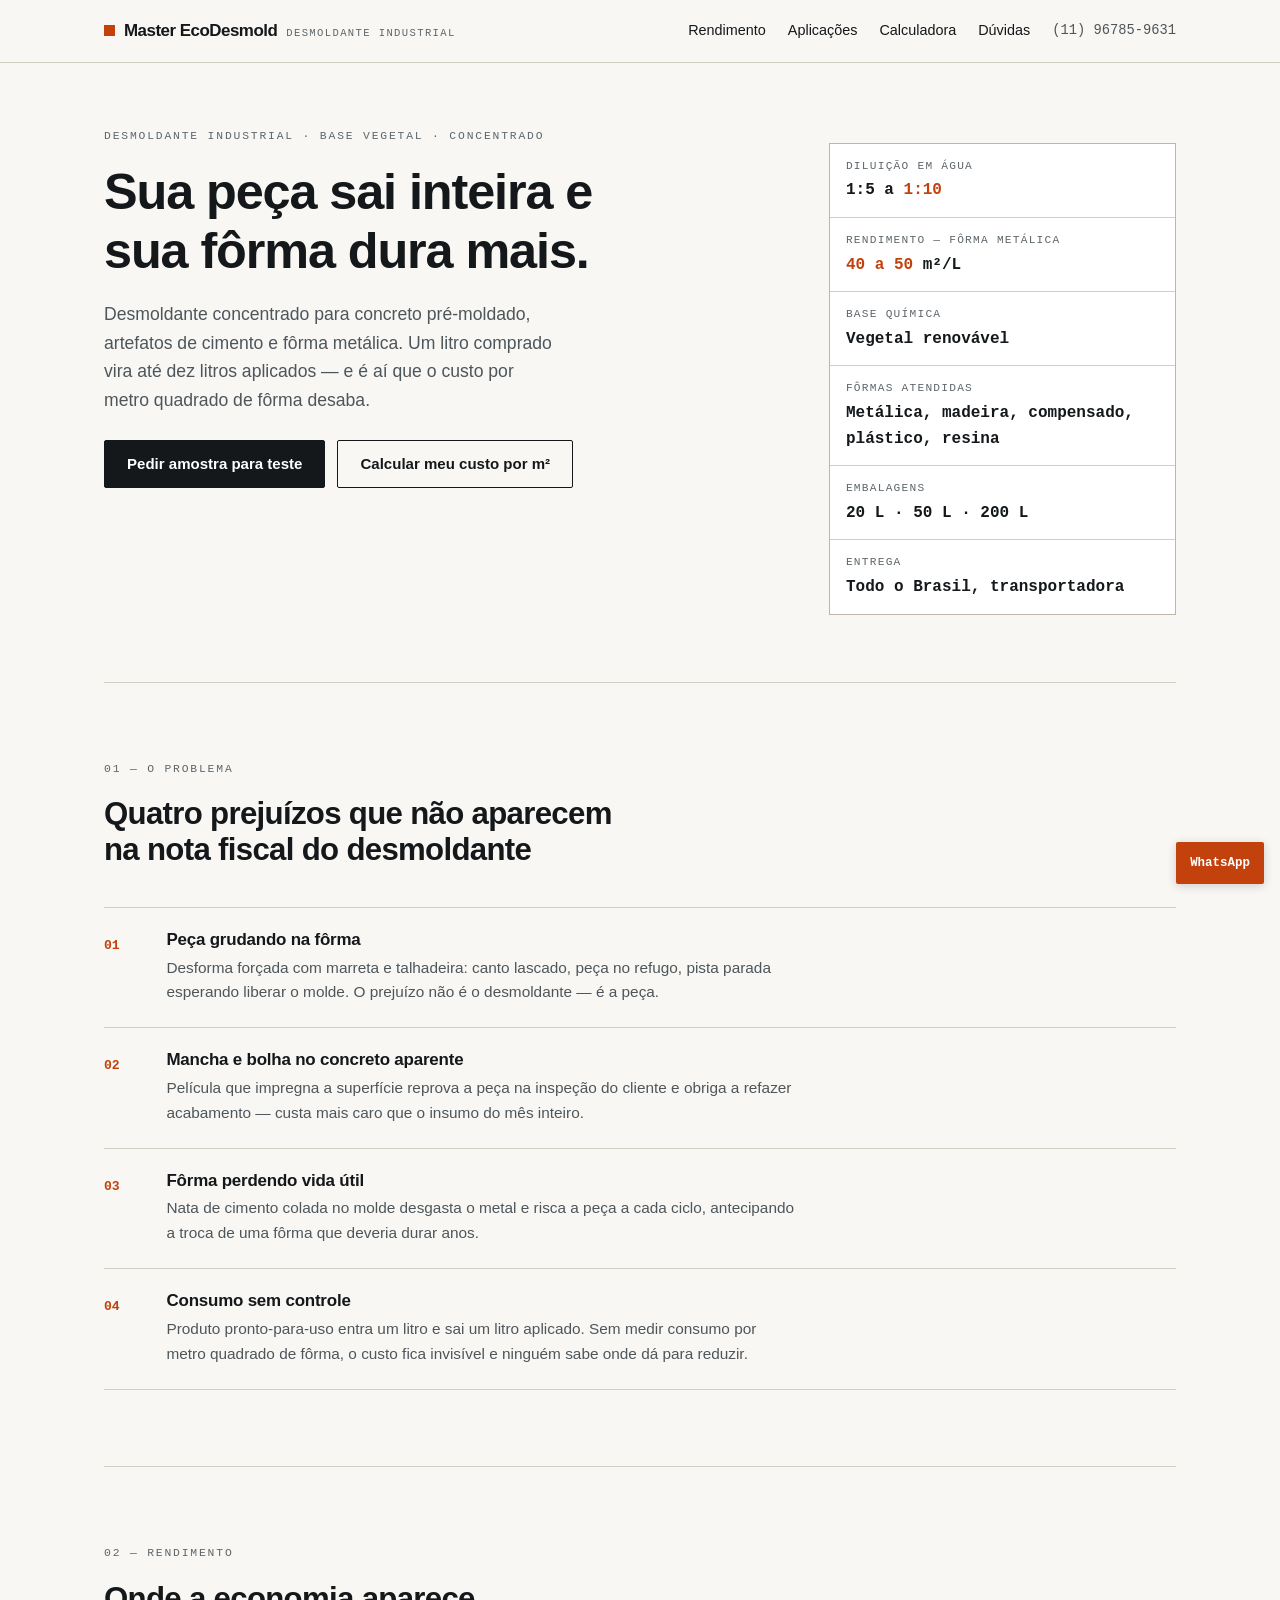
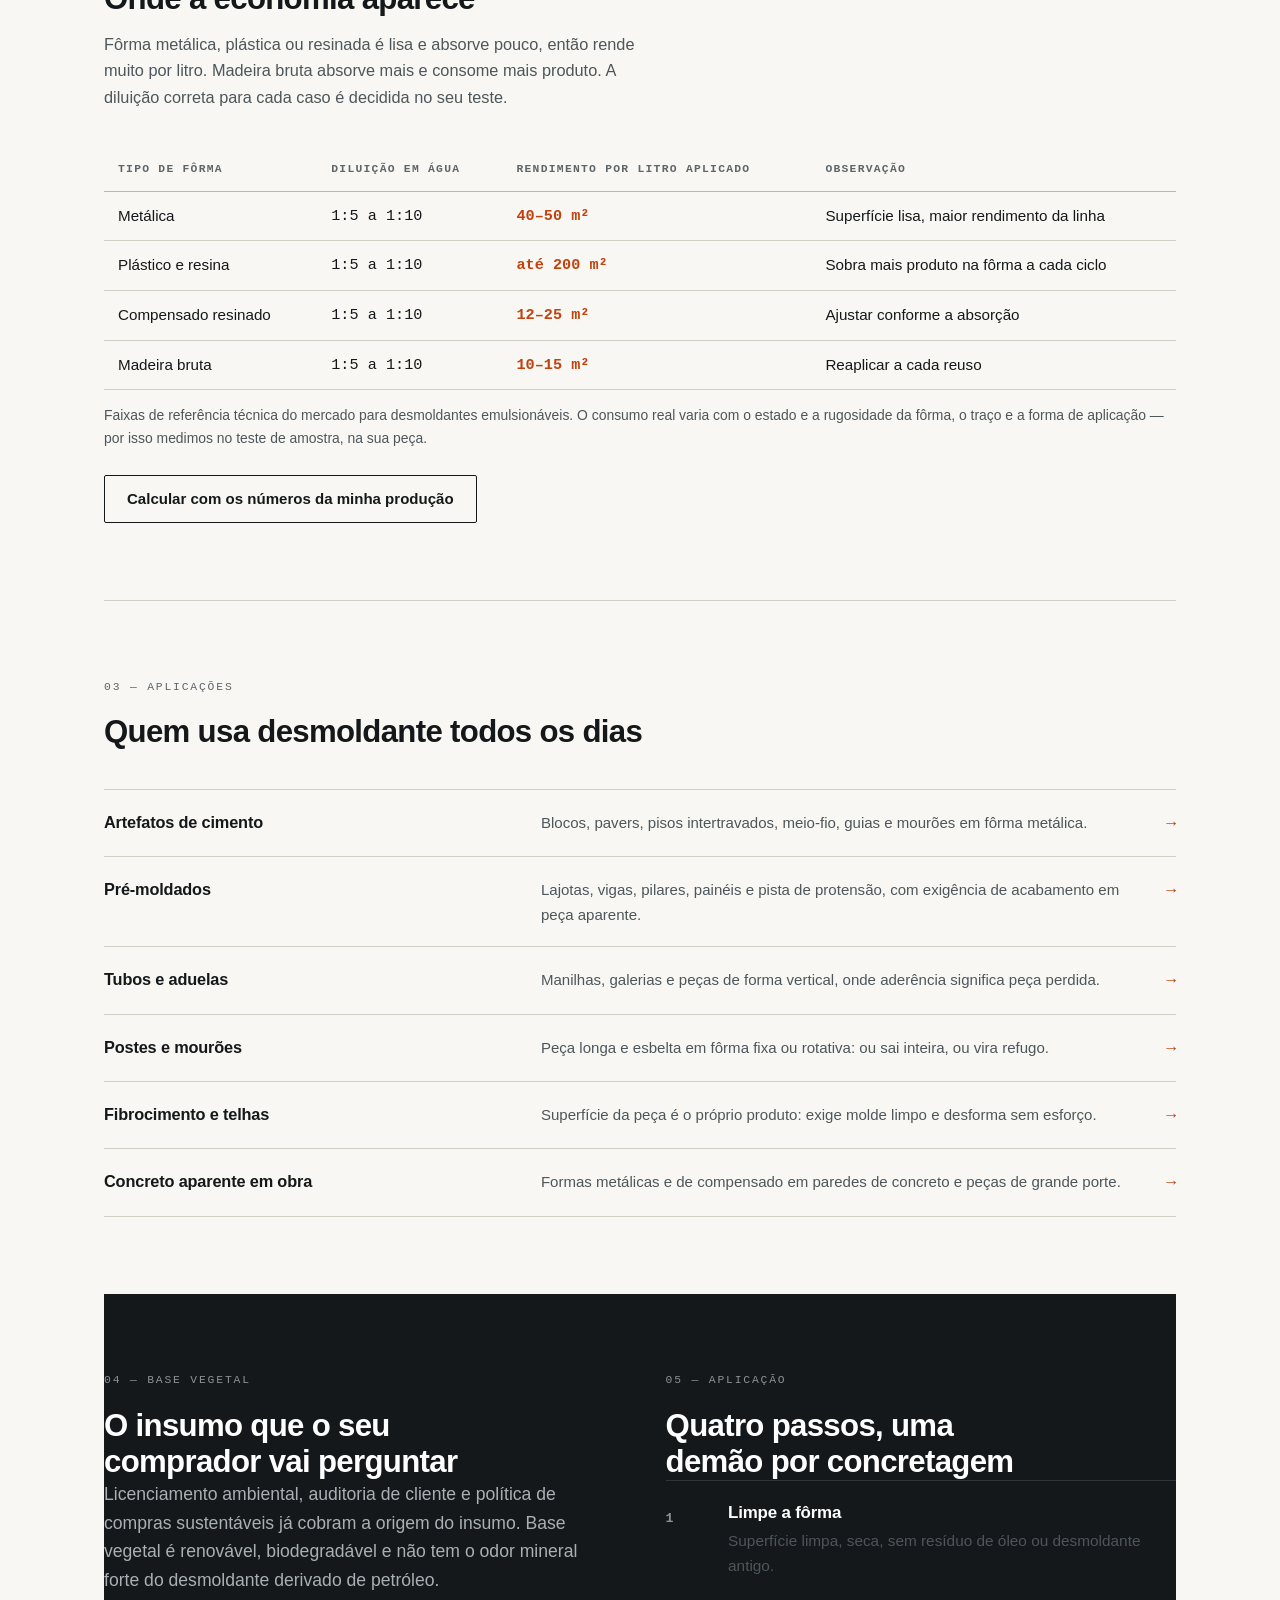
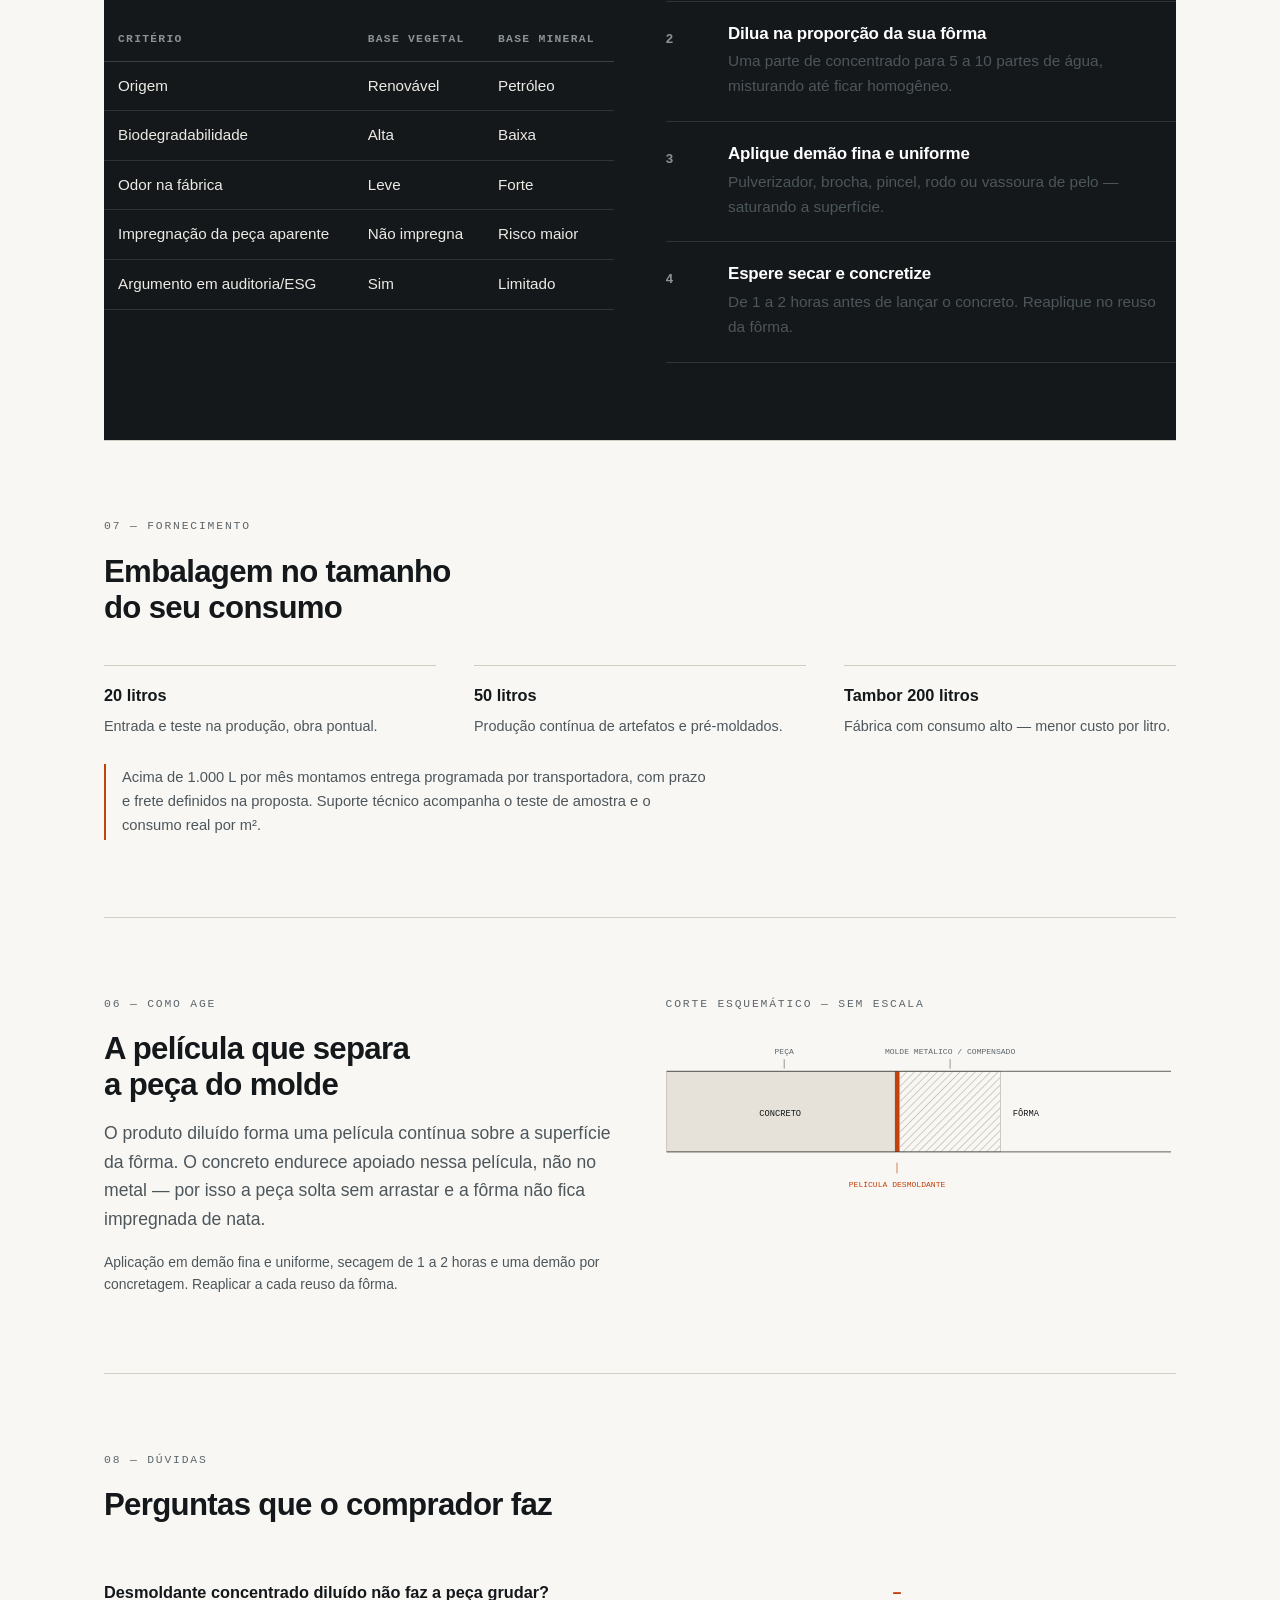
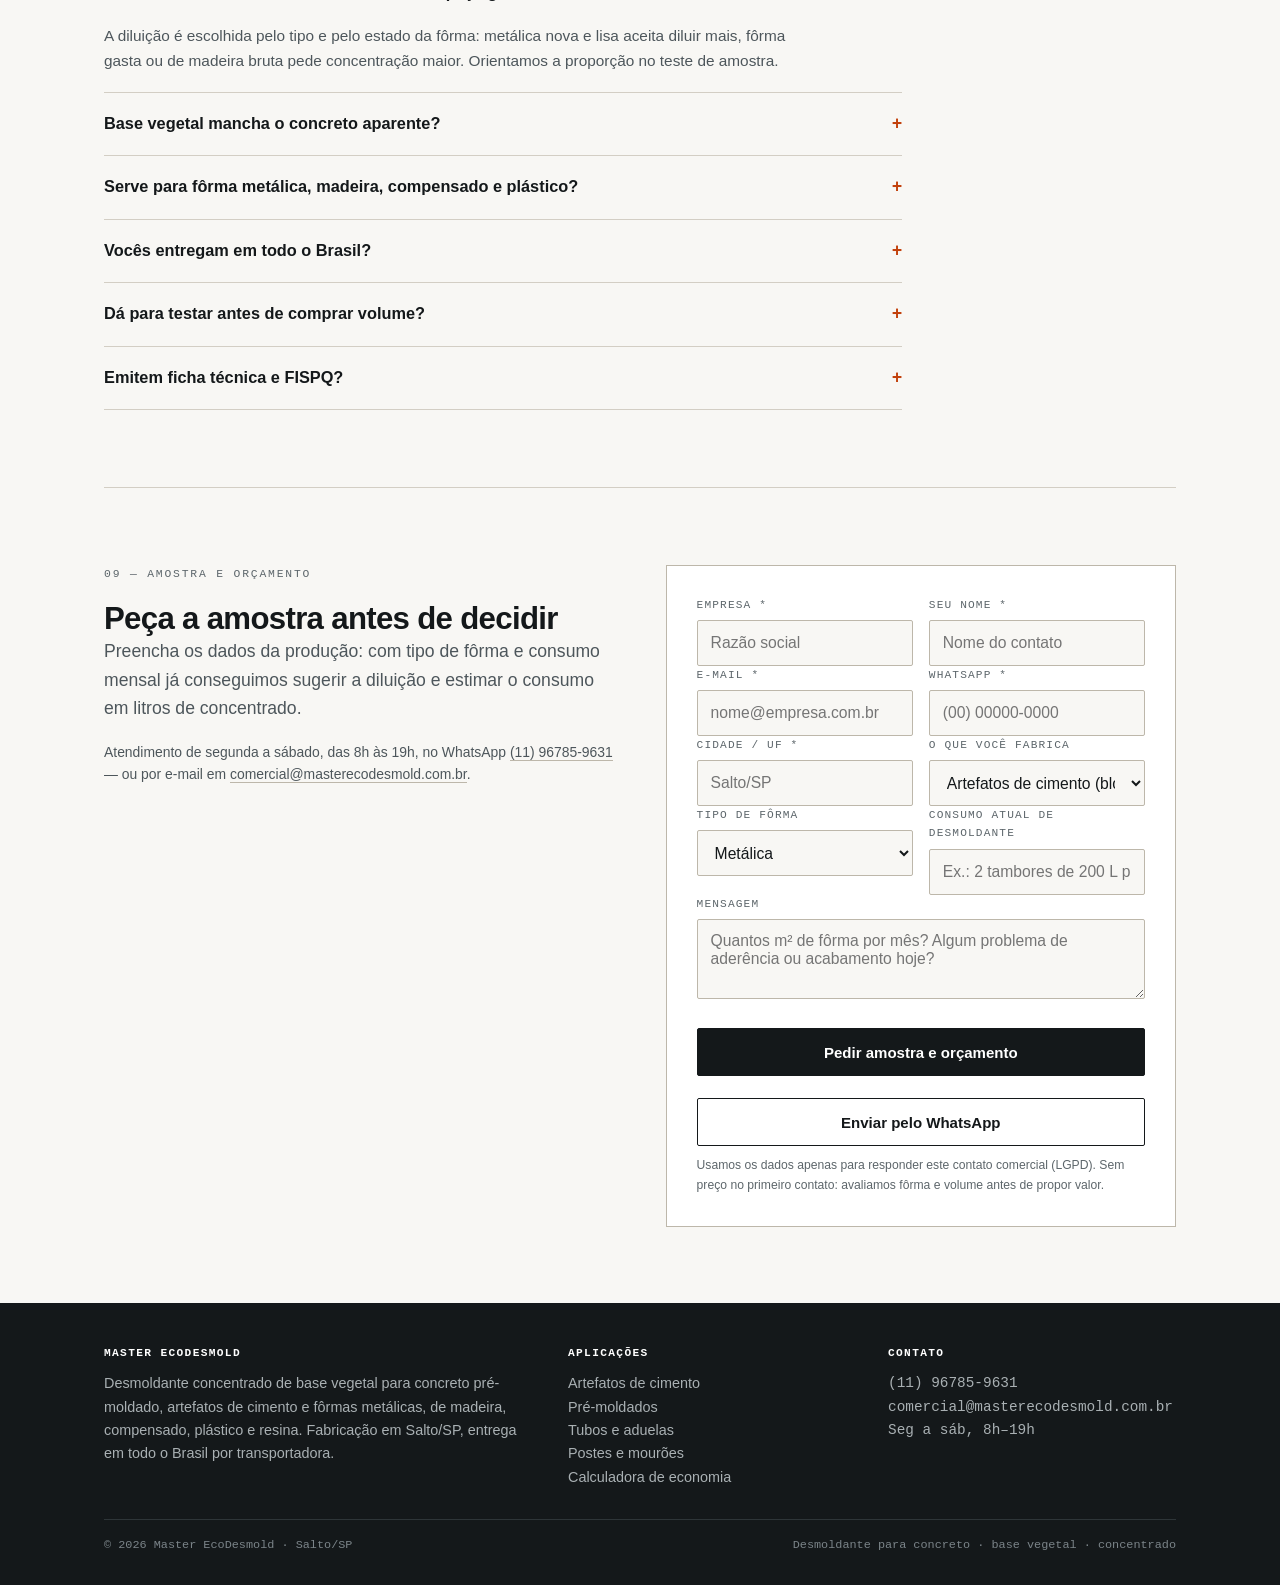
==== commit 8555ae20: "fix: botao flutuante nao cobre mais dado no celular; diagrama tecnico do mecanismo (SVG inline); bot" ====
--- a/index.html
+++ b/index.html
@@ -15,7 +15,7 @@
 <meta property="og:description" content="Desmoldante concentrado de base vegetal para pré-moldados, artefatos de cimento, tubos, postes e fôrmas metálicas. Diluição de 1:5 a 1:10, rendimento de 40 a 50 m² por litro em fôrma metálica e amostra para teste. Entrega em todo o Brasil.">
 <meta property="og:url" content="https://masterecodesmold.com.br/">
 <link rel="icon" href="data:image/svg+xml,%3Csvg xmlns='http://www.w3.org/2000/svg' viewBox='0 0 32 32'%3E%3Crect width='32' height='32' fill='%2314181a'/%3E%3Crect x='9' y='9' width='14' height='14' fill='%23c2410c'/%3E%3C/svg%3E">
-<style>*,*::before,*::after{box-sizing:border-box}:root{--paper:#f8f7f4;--paper-2:#efebe4;--ink:#14181a;--ink-2:#4d565b;--ink-3:#5d666b;--rule:#d3cec4;--rule-2:#bdb7aa;--accent:#c2410c;--accent-2:#fdf1eb;--eco:#1f6b4a;--mono:ui-monospace,SFMono-Regular,"Cascadia Mono",Consolas,"Liberation Mono",monospace;--sans:-apple-system,BlinkMacSystemFont,"Segoe UI",Roboto,"Helvetica Neue",Arial,sans-serif;--max:1120px;--pad:24px}html{-webkit-text-size-adjust:100%}body{margin:0;background:var(--paper);color:var(--ink);font-family:var(--sans);font-size:1.02rem;line-height:1.62;font-synthesis-weight:none;text-rendering:optimizeLegibility}img{max-width:100%;display:block}a{color:inherit;text-decoration:none}a.u{border-bottom:1px solid var(--rule-2)}a.u:hover{border-color:var(--accent);color:var(--accent)}h1,h2,h3,h4{margin:0;line-height:1.16;letter-spacing:-.022em;font-weight:780;text-wrap:balance}h1{font-size:clamp(2rem,4.6vw,3.15rem)}h2{font-size:clamp(1.4rem,2.5vw,1.95rem)}h3{font-size:1.06rem;letter-spacing:-.012em}p{margin:0 0 1em}p:last-child{margin-bottom:0}.wrap{max-width:var(--max);margin:0 auto;padding:0 var(--pad)}.mono{font-family:var(--mono);font-variant-numeric:tabular-nums}.eyebrow{font-family:var(--mono);font-size:.71rem;letter-spacing:.16em;text-transform:uppercase;color:var(--ink-3);margin:0 0 18px;display:block}.lead{font-size:1.1rem;color:var(--ink-2)}.small{font-size:.87rem;color:var(--ink-2)}section{padding:clamp(46px,6vw,78px) 0;border-top:1px solid var(--rule)}section:first-of-type{border-top:0}.dark{background:var(--ink);color:#eceae5;border-top-color:var(--ink)}.dark h2,.dark h3{color:#fff}.dark .lead,.dark .small{color:#a9b0b3}.dark .eyebrow{color:#8b9295}.sec-head{max-width:60ch;margin-bottom:clamp(26px,3vw,40px)}.sec-head p{margin-top:14px;color:var(--ink-2)}.dark .sec-head p{color:#a9b0b3}.top{border-bottom:1px solid var(--rule);background:var(--paper);position:sticky;top:0;z-index:40}.top .wrap{display:flex;align-items:center;justify-content:space-between;gap:18px;min-height:62px}.mark{display:flex;align-items:baseline;gap:9px;font-weight:800;letter-spacing:-.03em;font-size:1.06rem}.mark i{font-style:normal;display:inline-block;width:11px;height:11px;background:var(--accent);flex:0 0 auto}.mark s{text-decoration:none;font-family:var(--mono);font-size:.66rem;letter-spacing:.13em;text-transform:uppercase;color:var(--ink-3);font-weight:500}nav{display:flex;align-items:center;gap:22px;font-size:.9rem}nav a:hover{color:var(--accent)}.top .tel{font-family:var(--mono);font-size:.86rem;color:var(--ink-2);white-space:nowrap}.top nav{flex:0 0 auto}.mark{min-width:0}.mark s{white-space:nowrap;overflow:hidden;text-overflow:ellipsis}.btn{display:inline-flex;align-items:center;justify-content:center;gap:9px;min-height:48px;padding:0 22px;border-radius:2px;font-weight:700;font-size:.94rem;border:1px solid var(--ink);background:var(--ink);color:#fff;cursor:pointer;transition:background .15s,color .15s,border-color .15s}.btn:hover{background:var(--accent);border-color:var(--accent);color:#fff}.btn.alt{background:transparent;color:var(--ink);border-color:var(--rule-2)}.btn.alt:hover{background:transparent;border-color:var(--ink);color:var(--ink)}.dark .btn{background:#fff;color:var(--ink);border-color:#fff}.dark .btn:hover{background:var(--accent);border-color:var(--accent);color:#fff}.dark .btn.alt{background:transparent;color:#fff;border-color:#5a6266}.dark .btn.alt:hover{border-color:#fff;color:#fff}.cta-row{display:flex;flex-wrap:wrap;gap:12px;margin-top:26px}.open{padding:clamp(38px,5vw,64px) 0 clamp(34px,4vw,52px);border-top:0}.open .grid{display:grid;grid-template-columns:1.32fr .68fr;gap:clamp(28px,4vw,58px);align-items:start}.open h1{max-width:22ch}.open .lead{margin-top:20px;max-width:46ch}.readout{border:1px solid var(--rule-2);background:#fff}.readout div{padding:13px 16px;border-top:1px solid var(--rule)}.readout div:first-child{border-top:0}.readout dt{font-family:var(--mono);font-size:.7rem;letter-spacing:.11em;text-transform:uppercase;color:var(--ink-3);margin:0 0 3px}.readout dd{margin:0;font-family:var(--mono);font-size:1rem;font-weight:600}.readout dd em{font-style:normal;color:var(--accent)}.rows{border-top:1px solid var(--rule)}.rows .row{display:grid;grid-template-columns:42px 1fr;gap:clamp(12px,1.6vw,22px);padding:22px 0;border-bottom:1px solid var(--rule);align-items:start}.rows .num{font-family:var(--mono);font-size:.82rem;color:var(--accent);padding-top:5px;font-weight:600}.rows h3{margin-bottom:6px}.rows p{color:var(--ink-2);font-size:.96rem;max-width:74ch}.dark .rows,.dark .rows .row{border-color:#2e3538}.dark .rows .num{color:#8b9295}.apps{border-top:1px solid var(--rule)}.apps a{display:grid;grid-template-columns:1.05fr 1.5fr 24px;gap:clamp(12px,2.4vw,32px);align-items:baseline;padding:19px 0;border-bottom:1px solid var(--rule)}.apps a:hover{background:var(--accent-2)}.apps b{font-weight:700;letter-spacing:-.01em}.apps span{color:var(--ink-2);font-size:.94rem}.apps i{font-style:normal;color:var(--accent);font-family:var(--mono);text-align:right}table{width:100%;border-collapse:collapse;font-size:.95rem}th,td{text-align:left;padding:12px 14px;border-bottom:1px solid var(--rule);vertical-align:top}th{font-family:var(--mono);font-size:.71rem;letter-spacing:.11em;text-transform:uppercase;color:var(--ink-3);font-weight:600;border-bottom:1px solid var(--rule-2)}td.n{font-family:var(--mono);font-variant-numeric:tabular-nums;white-space:nowrap}td.n strong{color:var(--accent)}tbody tr:hover{background:var(--paper-2)}.dark th{color:#8b9295;border-color:#3a4144}.dark td{border-color:#2e3538}.dark tbody tr:hover{background:#1c2226}.two{display:grid;grid-template-columns:1fr 1fr;gap:clamp(28px,4vw,54px);align-items:start}.three{display:grid;grid-template-columns:repeat(3,1fr);gap:clamp(20px,3vw,38px)}.pack{border-top:1px solid var(--rule);padding-top:16px}.pack b{display:block;font-size:1.02rem;margin-bottom:4px}.pack span{font-size:.9rem;color:var(--ink-2)}.note{border-left:2px solid var(--accent);padding:2px 0 2px 16px;margin-top:26px;font-size:.92rem;color:var(--ink-2);max-width:74ch}details{border-bottom:1px solid var(--rule)}details summary{cursor:pointer;padding:17px 0;font-weight:700;list-style:none;display:flex;gap:14px;justify-content:space-between;align-items:baseline}details summary::-webkit-details-marker{display:none}details summary::after{content:"+";font-family:var(--mono);color:var(--accent);font-size:1.1rem}details[open] summary::after{content:"–"}details p{padding:0 0 18px;color:var(--ink-2);font-size:.96rem;max-width:80ch}form{border:1px solid var(--rule-2);background:#fff;padding:clamp(20px,3vw,30px)}label{display:block;font-family:var(--mono);font-size:.7rem;letter-spacing:.1em;text-transform:uppercase;color:var(--ink-3);margin:16px 0 6px}label:first-of-type{margin-top:0}input,select,textarea{width:100%;font-family:var(--sans);font-size:.98rem;color:var(--ink);background:var(--paper);border:1px solid var(--rule-2);border-radius:2px;padding:12px 13px;min-height:46px}input:focus,select:focus,textarea:focus{outline:2px solid var(--accent);outline-offset:-1px;background:#fff}.f2{display:grid;grid-template-columns:1fr 1fr;gap:16px}form .btn{width:100%;margin-top:22px}.lgpd{font-size:.76rem;color:var(--ink-3);margin:10px 0 0}footer{background:var(--ink);color:#a9b0b3;padding:44px 0 30px;font-size:.9rem}footer .fg{display:grid;grid-template-columns:1.5fr 1fr 1fr;gap:32px;margin-bottom:30px}footer h4{color:#fff;font-family:var(--mono);font-size:.7rem;letter-spacing:.12em;text-transform:uppercase;margin-bottom:12px;font-weight:600}footer a:hover{color:#fff}footer .end{border-top:1px solid #2e3538;padding-top:16px;display:flex;justify-content:space-between;gap:14px;flex-wrap:wrap;font-family:var(--mono);font-size:.74rem;color:#7b8489}.zap{position:fixed;right:16px;bottom:16px;z-index:50;background:var(--accent);color:#fff;font-family:var(--mono);font-size:.8rem;padding:12px 15px;border-radius:2px;font-weight:600}.zap:hover{background:var(--ink)}@media(max-width:900px){.open .grid,.two,.three,.f2,footer .fg{grid-template-columns:1fr}.top .mark s{display:none}.top .tel{font-size:.82rem}nav .hide{display:none}.rows .row{grid-template-columns:38px 1fr;gap:14px}.apps a{grid-template-columns:1fr;gap:4px}.apps i{display:none}section{padding:40px 0}.top .wrap{min-height:56px}}@media(max-width:700px){table.spec{font-size:.94rem}table.spec thead{display:none}table.spec tr{display:block;border-bottom:1px solid var(--rule);padding:12px 0}table.spec td{display:flex;justify-content:space-between;align-items:baseline;gap:14px;border:0;padding:3px 0;text-align:right}table.spec td::before{content:attr(data-label);flex:0 0 auto;font-family:var(--mono);font-size:.67rem;letter-spacing:.09em;text-transform:uppercase;color:var(--ink-3);text-align:left}table.spec td.n{white-space:normal}table.spec tr:hover{background:transparent}.out table td{display:flex;justify-content:space-between;gap:12px;text-align:right}}@media(prefers-reduced-motion:reduce){*{transition:none!important;scroll-behavior:auto!important}}</style>
+<style>*,*::before,*::after{box-sizing:border-box}:root{--paper:#f8f7f4;--paper-2:#efebe4;--ink:#14181a;--ink-2:#4d565b;--ink-3:#5d666b;--rule:#d3cec4;--rule-2:#bdb7aa;--accent:#c2410c;--accent-2:#fdf1eb;--eco:#1f6b4a;--mono:ui-monospace,SFMono-Regular,"Cascadia Mono",Consolas,"Liberation Mono",monospace;--sans:-apple-system,BlinkMacSystemFont,"Segoe UI",Roboto,"Helvetica Neue",Arial,sans-serif;--max:1120px;--pad:24px}html{-webkit-text-size-adjust:100%}body{margin:0;background:var(--paper);color:var(--ink);font-family:var(--sans);font-size:1.02rem;line-height:1.62;font-synthesis-weight:none;text-rendering:optimizeLegibility}img{max-width:100%;display:block}a{color:inherit;text-decoration:none}a.u{border-bottom:1px solid var(--rule-2)}a.u:hover{border-color:var(--accent);color:var(--accent)}h1,h2,h3,h4{margin:0;line-height:1.16;letter-spacing:-.022em;font-weight:780;text-wrap:balance}h1{font-size:clamp(2rem,4.6vw,3.15rem)}h2{font-size:clamp(1.4rem,2.5vw,1.95rem)}h3{font-size:1.06rem;letter-spacing:-.012em}p{margin:0 0 1em}p:last-child{margin-bottom:0}.wrap{max-width:var(--max);margin:0 auto;padding:0 var(--pad)}.mono{font-family:var(--mono);font-variant-numeric:tabular-nums}.eyebrow{font-family:var(--mono);font-size:.71rem;letter-spacing:.16em;text-transform:uppercase;color:var(--ink-3);margin:0 0 18px;display:block}.lead{font-size:1.1rem;color:var(--ink-2)}.small{font-size:.87rem;color:var(--ink-2)}section{padding:clamp(46px,6vw,78px) 0;border-top:1px solid var(--rule)}section:first-of-type{border-top:0}.dark{background:var(--ink);color:#eceae5;border-top-color:var(--ink)}.dark h2,.dark h3{color:#fff}.dark .lead,.dark .small{color:#a9b0b3}.dark .eyebrow{color:#8b9295}.sec-head{max-width:60ch;margin-bottom:clamp(26px,3vw,40px)}.sec-head p{margin-top:14px;color:var(--ink-2)}.dark .sec-head p{color:#a9b0b3}.top{border-bottom:1px solid var(--rule);background:var(--paper);position:sticky;top:0;z-index:40}.top .wrap{display:flex;align-items:center;justify-content:space-between;gap:18px;min-height:62px}.mark{display:flex;align-items:baseline;gap:9px;font-weight:800;letter-spacing:-.03em;font-size:1.06rem}.mark i{font-style:normal;display:inline-block;width:11px;height:11px;background:var(--accent);flex:0 0 auto}.mark s{text-decoration:none;font-family:var(--mono);font-size:.66rem;letter-spacing:.13em;text-transform:uppercase;color:var(--ink-3);font-weight:500}nav{display:flex;align-items:center;gap:22px;font-size:.9rem}nav a:hover{color:var(--accent)}.top .tel{font-family:var(--mono);font-size:.86rem;color:var(--ink-2);white-space:nowrap}.top nav{flex:0 0 auto}.mark{min-width:0}.mark s{white-space:nowrap;overflow:hidden;text-overflow:ellipsis}.btn{display:inline-flex;align-items:center;justify-content:center;gap:9px;min-height:48px;padding:0 22px;border-radius:2px;font-weight:700;font-size:.94rem;border:1px solid var(--ink);background:var(--ink);color:#fff;cursor:pointer;transition:background .15s,color .15s,border-color .15s}.btn:hover{background:var(--accent);border-color:var(--accent);color:#fff}.btn.alt{background:transparent;color:var(--ink);border:1.5px solid var(--ink)}.btn.alt:hover{background:var(--paper-2);border-color:var(--ink);color:var(--ink)}.dark .btn{background:#fff;color:var(--ink);border-color:#fff}.dark .btn:hover{background:var(--accent);border-color:var(--accent);color:#fff}.dark .btn.alt{background:transparent;color:#fff;border-color:#5a6266}.dark .btn.alt:hover{border-color:#fff;color:#fff}.cta-row{display:flex;flex-wrap:wrap;gap:12px;margin-top:26px}.open{padding:clamp(38px,5vw,64px) 0 clamp(34px,4vw,52px);border-top:0}.open .grid{display:grid;grid-template-columns:1.32fr .68fr;gap:clamp(28px,4vw,58px);align-items:start}.open h1{max-width:22ch}.open .lead{margin-top:20px;max-width:46ch}.readout{border:1px solid var(--rule-2);background:#fff}.readout div{padding:13px 16px;border-top:1px solid var(--rule)}.readout div:first-child{border-top:0}.readout dt{font-family:var(--mono);font-size:.7rem;letter-spacing:.11em;text-transform:uppercase;color:var(--ink-3);margin:0 0 3px}.readout dd{margin:0;font-family:var(--mono);font-size:1rem;font-weight:600}.readout dd em{font-style:normal;color:var(--accent)}.rows{border-top:1px solid var(--rule)}.rows .row{display:grid;grid-template-columns:42px 1fr;gap:clamp(12px,1.6vw,22px);padding:22px 0;border-bottom:1px solid var(--rule);align-items:start}.rows .num{font-family:var(--mono);font-size:.82rem;color:var(--accent);padding-top:5px;font-weight:600}.rows h3{margin-bottom:6px}.rows p{color:var(--ink-2);font-size:.96rem;max-width:74ch}.dark .rows,.dark .rows .row{border-color:#2e3538}.dark .rows .num{color:#8b9295}.apps{border-top:1px solid var(--rule)}.apps a{display:grid;grid-template-columns:1.05fr 1.5fr 24px;gap:clamp(12px,2.4vw,32px);align-items:baseline;padding:19px 0;border-bottom:1px solid var(--rule)}.apps a:hover{background:var(--accent-2)}.apps b{font-weight:700;letter-spacing:-.01em}.apps span{color:var(--ink-2);font-size:.94rem}.apps i{font-style:normal;color:var(--accent);font-family:var(--mono);text-align:right}table{width:100%;border-collapse:collapse;font-size:.95rem}th,td{text-align:left;padding:12px 14px;border-bottom:1px solid var(--rule);vertical-align:top}th{font-family:var(--mono);font-size:.71rem;letter-spacing:.11em;text-transform:uppercase;color:var(--ink-3);font-weight:600;border-bottom:1px solid var(--rule-2)}td.n{font-family:var(--mono);font-variant-numeric:tabular-nums;white-space:nowrap}td.n strong{color:var(--accent)}tbody tr:hover{background:var(--paper-2)}.dark th{color:#8b9295;border-color:#3a4144}.dark td{border-color:#2e3538}.dark tbody tr:hover{background:#1c2226}.two{display:grid;grid-template-columns:1fr 1fr;gap:clamp(28px,4vw,54px);align-items:start}.three{display:grid;grid-template-columns:repeat(3,1fr);gap:clamp(20px,3vw,38px)}.pack{border-top:1px solid var(--rule);padding-top:16px}.pack b{display:block;font-size:1.02rem;margin-bottom:4px}.pack span{font-size:.9rem;color:var(--ink-2)}.note{border-left:2px solid var(--accent);padding:2px 0 2px 16px;margin-top:26px;font-size:.92rem;color:var(--ink-2);max-width:74ch}details{border-bottom:1px solid var(--rule)}details summary{cursor:pointer;padding:17px 0;font-weight:700;list-style:none;display:flex;gap:14px;justify-content:space-between;align-items:baseline}details summary::-webkit-details-marker{display:none}details summary::after{content:"+";font-family:var(--mono);color:var(--accent);font-size:1.1rem}details[open] summary::after{content:"–"}details p{padding:0 0 18px;color:var(--ink-2);font-size:.96rem;max-width:80ch}form{border:1px solid var(--rule-2);background:#fff;padding:clamp(20px,3vw,30px)}label{display:block;font-family:var(--mono);font-size:.7rem;letter-spacing:.1em;text-transform:uppercase;color:var(--ink-3);margin:16px 0 6px}label:first-of-type{margin-top:0}input,select,textarea{width:100%;font-family:var(--sans);font-size:.98rem;color:var(--ink);background:var(--paper);border:1px solid var(--rule-2);border-radius:2px;padding:12px 13px;min-height:46px}input:focus,select:focus,textarea:focus{outline:2px solid var(--accent);outline-offset:-1px;background:#fff}.f2{display:grid;grid-template-columns:1fr 1fr;gap:16px}form .btn{width:100%;margin-top:22px}.lgpd{font-size:.76rem;color:var(--ink-3);margin:10px 0 0}footer{background:var(--ink);color:#a9b0b3;padding:44px 0 30px;font-size:.9rem}footer .fg{display:grid;grid-template-columns:1.5fr 1fr 1fr;gap:32px;margin-bottom:30px}footer h4{color:#fff;font-family:var(--mono);font-size:.7rem;letter-spacing:.12em;text-transform:uppercase;margin-bottom:12px;font-weight:600}footer a:hover{color:#fff}footer .end{border-top:1px solid #2e3538;padding-top:16px;display:flex;justify-content:space-between;gap:14px;flex-wrap:wrap;font-family:var(--mono);font-size:.74rem;color:#7b8489}.zap{position:fixed;right:16px;bottom:16px;z-index:50;background:var(--accent);color:#fff;font-family:var(--mono);font-size:.78rem;padding:11px 14px;border-radius:2px;font-weight:600;box-shadow:0 2px 10px rgba(20,24,26,.18)}body{padding-bottom:0}@media(max-width:700px){.zap{font-size:.72rem;padding:9px 11px;right:12px;bottom:12px}body{padding-bottom:56px}}.zap:hover{background:var(--ink)}@media(max-width:900px){.open .grid,.two,.three,.f2,footer .fg{grid-template-columns:1fr}.top .mark s{display:none}.top .tel{font-size:.82rem}nav .hide{display:none}.rows .row{grid-template-columns:38px 1fr;gap:14px}.apps a{grid-template-columns:1fr;gap:4px}.apps i{display:none}section{padding:40px 0}.top .wrap{min-height:56px}}@media(max-width:700px){table.spec{font-size:.94rem}table.spec thead{display:none}table.spec tr{display:block;border-bottom:1px solid var(--rule);padding:12px 0}table.spec td{display:flex;justify-content:space-between;align-items:baseline;gap:14px;border:0;padding:3px 0;text-align:right}table.spec td::before{content:attr(data-label);flex:0 0 auto;font-family:var(--mono);font-size:.67rem;letter-spacing:.09em;text-transform:uppercase;color:var(--ink-3);text-align:left}table.spec td.n{white-space:normal}table.spec tr:hover{background:transparent}.out table td{display:flex;justify-content:space-between;gap:12px;text-align:right}}@media(prefers-reduced-motion:reduce){*{transition:none!important;scroll-behavior:auto!important}}</style>
 <script type="application/ld+json">{"@context": "https://schema.org", "@type": "FAQPage", "mainEntity": [{"@type": "Question", "name": "Desmoldante concentrado diluído não faz a peça grudar?", "acceptedAnswer": {"@type": "Answer", "text": "A diluição é escolhida pelo tipo e pelo estado da fôrma: metálica nova e lisa aceita diluir mais, fôrma gasta ou de madeira bruta pede concentração maior. Orientamos a proporção no teste de amostra."}}, {"@type": "Question", "name": "Base vegetal mancha o concreto aparente?", "acceptedAnswer": {"@type": "Answer", "text": "Não. Emulsionado em água, forma película fina que não impregna o concreto e ajuda a evitar mancha e bolha. Quando a superfície recebe pintura ou revestimento, lava-se com água e sabão neutro."}}, {"@type": "Question", "name": "Serve para fôrma metálica, madeira, compensado e plástico?", "acceptedAnswer": {"@type": "Answer", "text": "Sim — metálica, madeira bruta, compensado resinado ou plastificado, plástico e resina, ajustando diluição e frequência de reaplicação."}}, {"@type": "Question", "name": "Vocês entregam em todo o Brasil?", "acceptedAnswer": {"@type": "Answer", "text": "Sim, por transportadora, em bombonas de 20 L e 50 L e tambor de 200 L. Para consumo recorrente programamos entregas."}}, {"@type": "Question", "name": "Dá para testar antes de comprar volume?", "acceptedAnswer": {"@type": "Answer", "text": "É o que recomendamos. Enviamos amostra, orientamos a diluição para a sua fôrma e medimos o consumo real por m² antes de qualquer decisão de volume."}}, {"@type": "Question", "name": "Emitem ficha técnica e FISPQ?", "acceptedAnswer": {"@type": "Answer", "text": "Sim, junto com a proposta, além das condições de validade e armazenamento."}}]}</script>
 </head>
 <body>
@@ -138,7 +138,7 @@
 </section>
 <section>
 <div class="sec-head">
-<span class="eyebrow">06 &mdash; fornecimento</span>
+<span class="eyebrow">07 &mdash; fornecimento</span>
 <h2>Embalagem no tamanho do seu consumo</h2>
 </div>
 <div class="three">
@@ -149,9 +149,45 @@
 <p class="note">Acima de 1.000 L por mês montamos entrega programada por transportadora, com prazo e
 frete definidos na proposta. Suporte técnico acompanha o teste de amostra e o consumo real por m².</p>
 </section>
+<section>
+<div class="two">
+<div>
+<span class="eyebrow">06 &mdash; como age</span>
+<h2>A película que separa a peça do molde</h2>
+<p class="lead" style="margin-top:16px">O produto diluído forma uma película contínua sobre a
+superfície da fôrma. O concreto endurece apoiado nessa película, não no metal — por isso a peça
+solta sem arrastar e a fôrma não fica impregnada de nata.</p>
+<p class="small">Aplicação em demão fina e uniforme, secagem de 1 a 2 horas e uma demão por
+concretagem. Reaplicar a cada reuso da fôrma.</p>
+</div>
+<div>
+<span class="eyebrow">Corte esquemático &mdash; sem escala</span>
+<svg viewBox="0 0 760 250" role="img" aria-label="Corte esquematico: concreto, pelicula de desmoldante e forma metalica" style="width:100%;height:auto;display:block">
+<defs>
+<pattern id="hx" width="8" height="8" patternTransform="rotate(45)" patternUnits="userSpaceOnUse">
+<line x1="0" y1="0" x2="0" y2="8" stroke="#bdb7aa" stroke-width="2"/>
+</pattern>
+</defs>
+<rect x="1" y="60" width="340" height="120" fill="#e6e2da" stroke="#bdb7aa" stroke-width="1"/>
+<rect x="341" y="60" width="7" height="120" fill="#c2410c"/>
+<rect x="348" y="60" width="150" height="120" fill="url(#hx)" stroke="#bdb7aa" stroke-width="1"/>
+<line x1="1" y1="60" x2="752" y2="60" stroke="#14181a" stroke-width="1"/>
+<line x1="1" y1="180" x2="752" y2="180" stroke="#14181a" stroke-width="1"/>
+<text x="170" y="126" text-anchor="middle" font-family="ui-monospace,monospace" font-size="13" fill="#14181a">CONCRETO</text>
+<text x="536" y="126" text-anchor="middle" font-family="ui-monospace,monospace" font-size="13" fill="#14181a">F&#212;RMA</text>
+<line x1="344" y1="212" x2="344" y2="196" stroke="#c2410c" stroke-width="1"/>
+<text x="344" y="232" text-anchor="middle" font-family="ui-monospace,monospace" font-size="12" fill="#c2410c">PEL&#205;CULA DESMOLDANTE</text>
+<line x1="176" y1="42" x2="176" y2="56" stroke="#5d666b" stroke-width="1"/>
+<text x="176" y="34" text-anchor="middle" font-family="ui-monospace,monospace" font-size="12" fill="#5d666b">PE&#199;A</text>
+<line x1="423" y1="42" x2="423" y2="56" stroke="#5d666b" stroke-width="1"/>
+<text x="423" y="34" text-anchor="middle" font-family="ui-monospace,monospace" font-size="12" fill="#5d666b">MOLDE MET&#193;LICO / COMPENSADO</text>
+</svg>
+</div>
+</div>
+</section>
 <section id="faq">
 <div class="sec-head">
-<span class="eyebrow">07 &mdash; dúvidas</span>
+<span class="eyebrow">08 &mdash; dúvidas</span>
 <h2>Perguntas que o comprador faz</h2>
 </div>
 <div style="max-width:88ch"><details open><summary>Desmoldante concentrado diluído não faz a peça grudar?</summary><p>A diluição é escolhida pelo tipo e pelo estado da fôrma: metálica nova e lisa aceita diluir mais, fôrma gasta ou de madeira bruta pede concentração maior. Orientamos a proporção no teste de amostra.</p></details>
@@ -164,7 +200,7 @@
 <section id="orcamento">
 <div class="two">
 <div>
-<span class="eyebrow">08 &mdash; amostra e orçamento</span>
+<span class="eyebrow">09 &mdash; amostra e orçamento</span>
 <h2>Peça a amostra antes de decidir</h2>
 <p class="lead">Preencha os dados da produção: com tipo de fôrma e consumo mensal já conseguimos
 sugerir a diluição e estimar o consumo em litros de concentrado.</p>
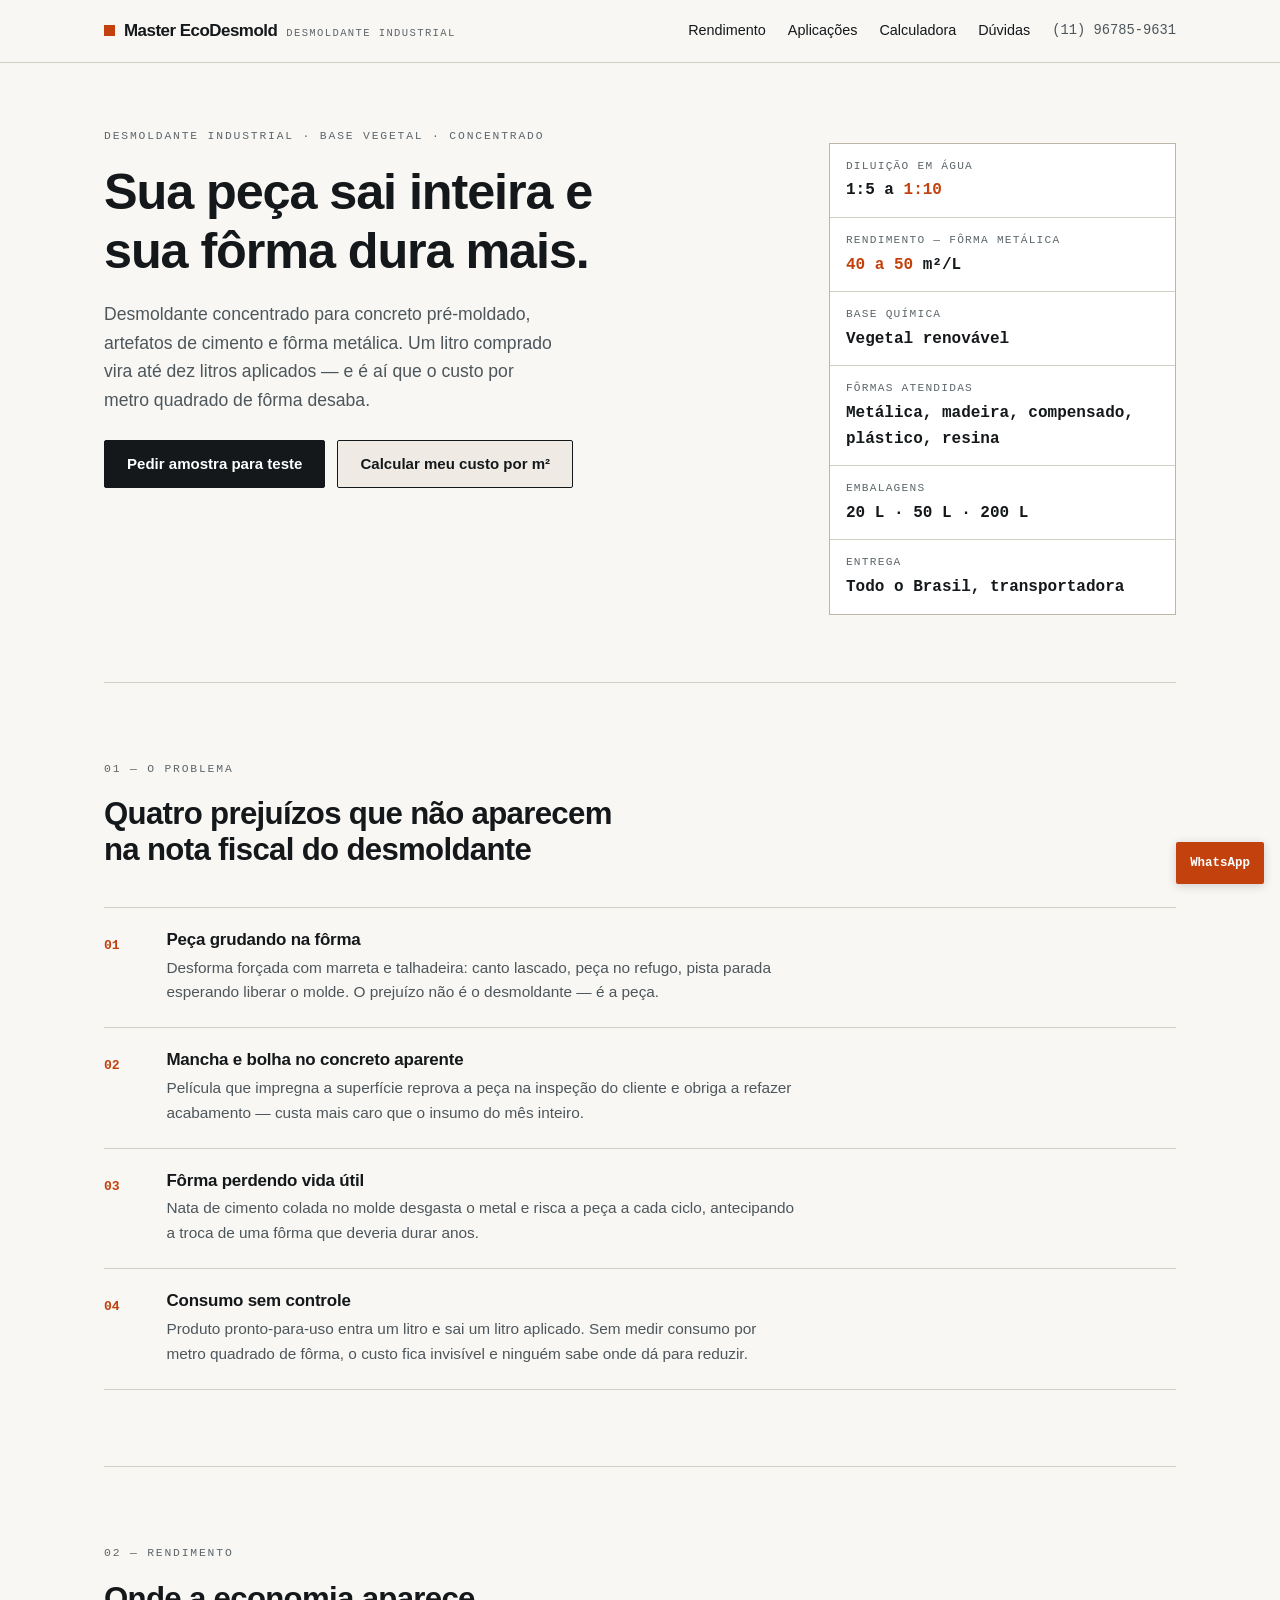
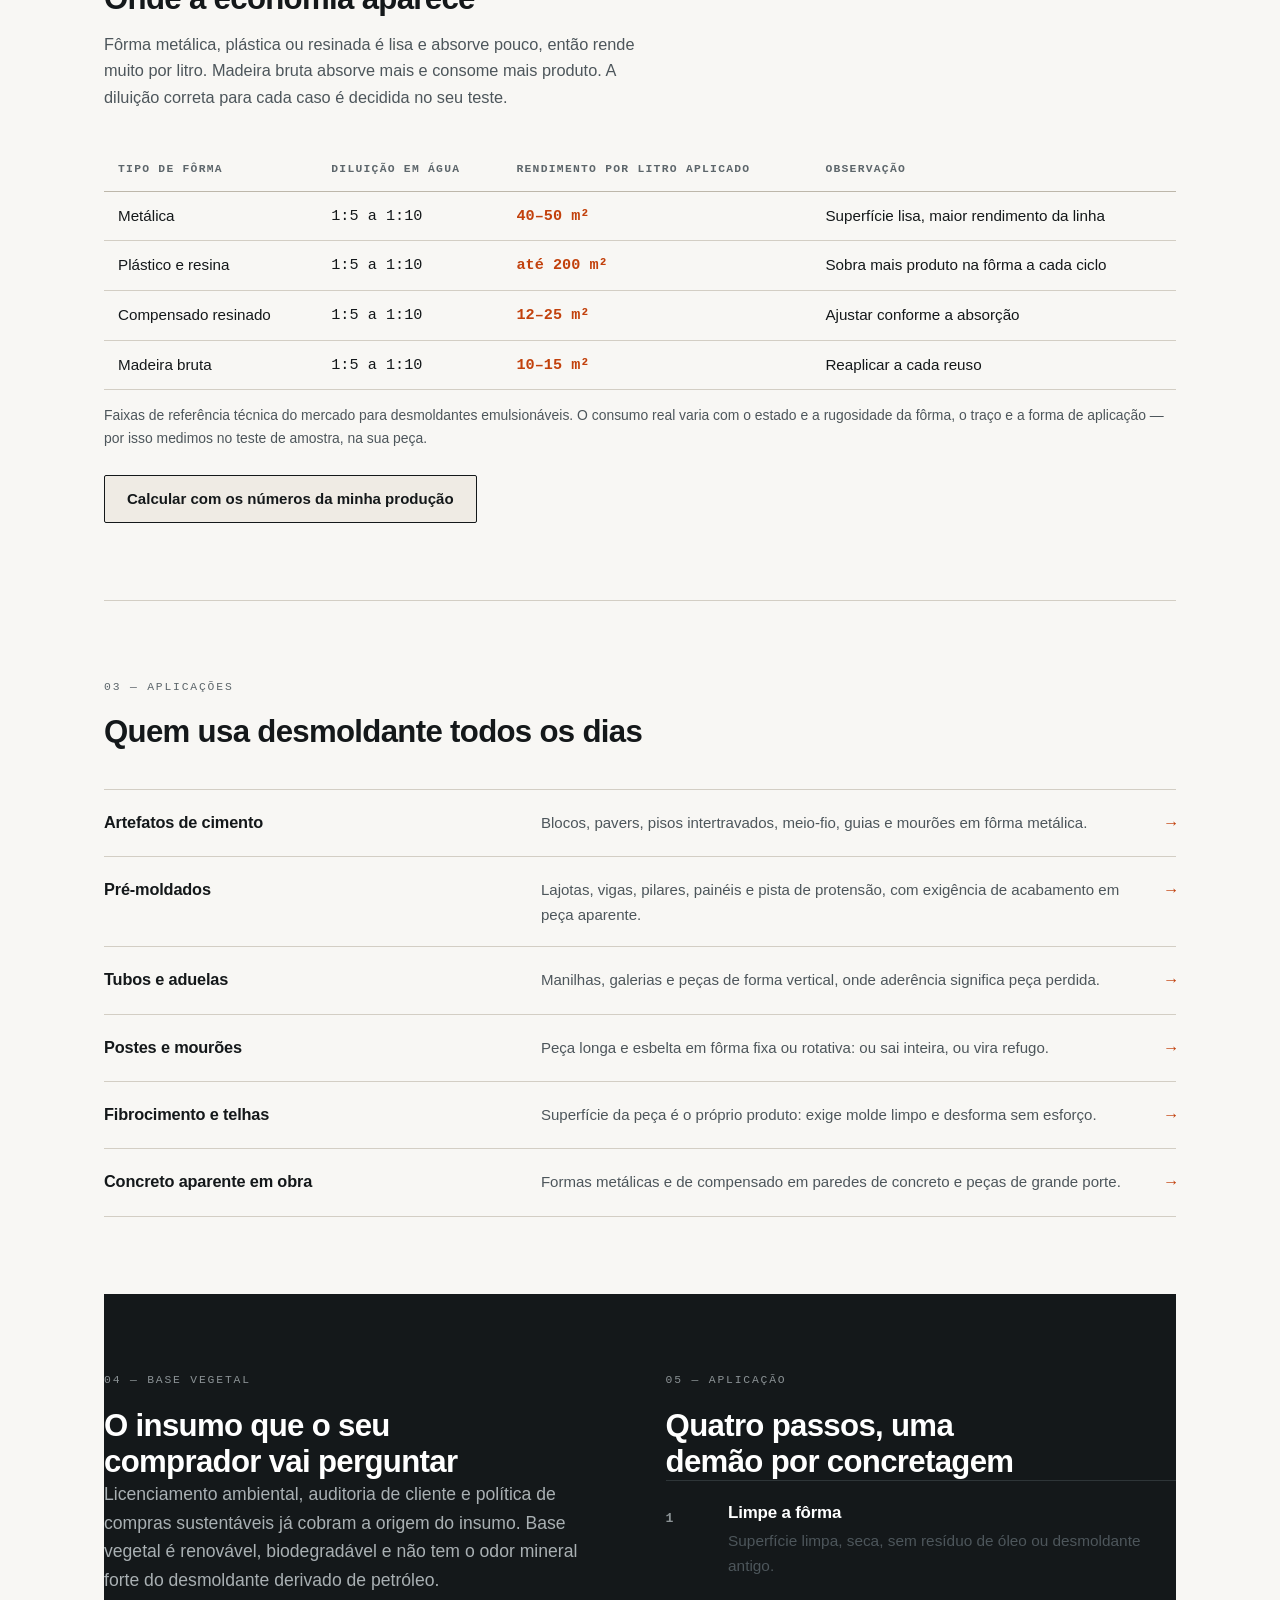
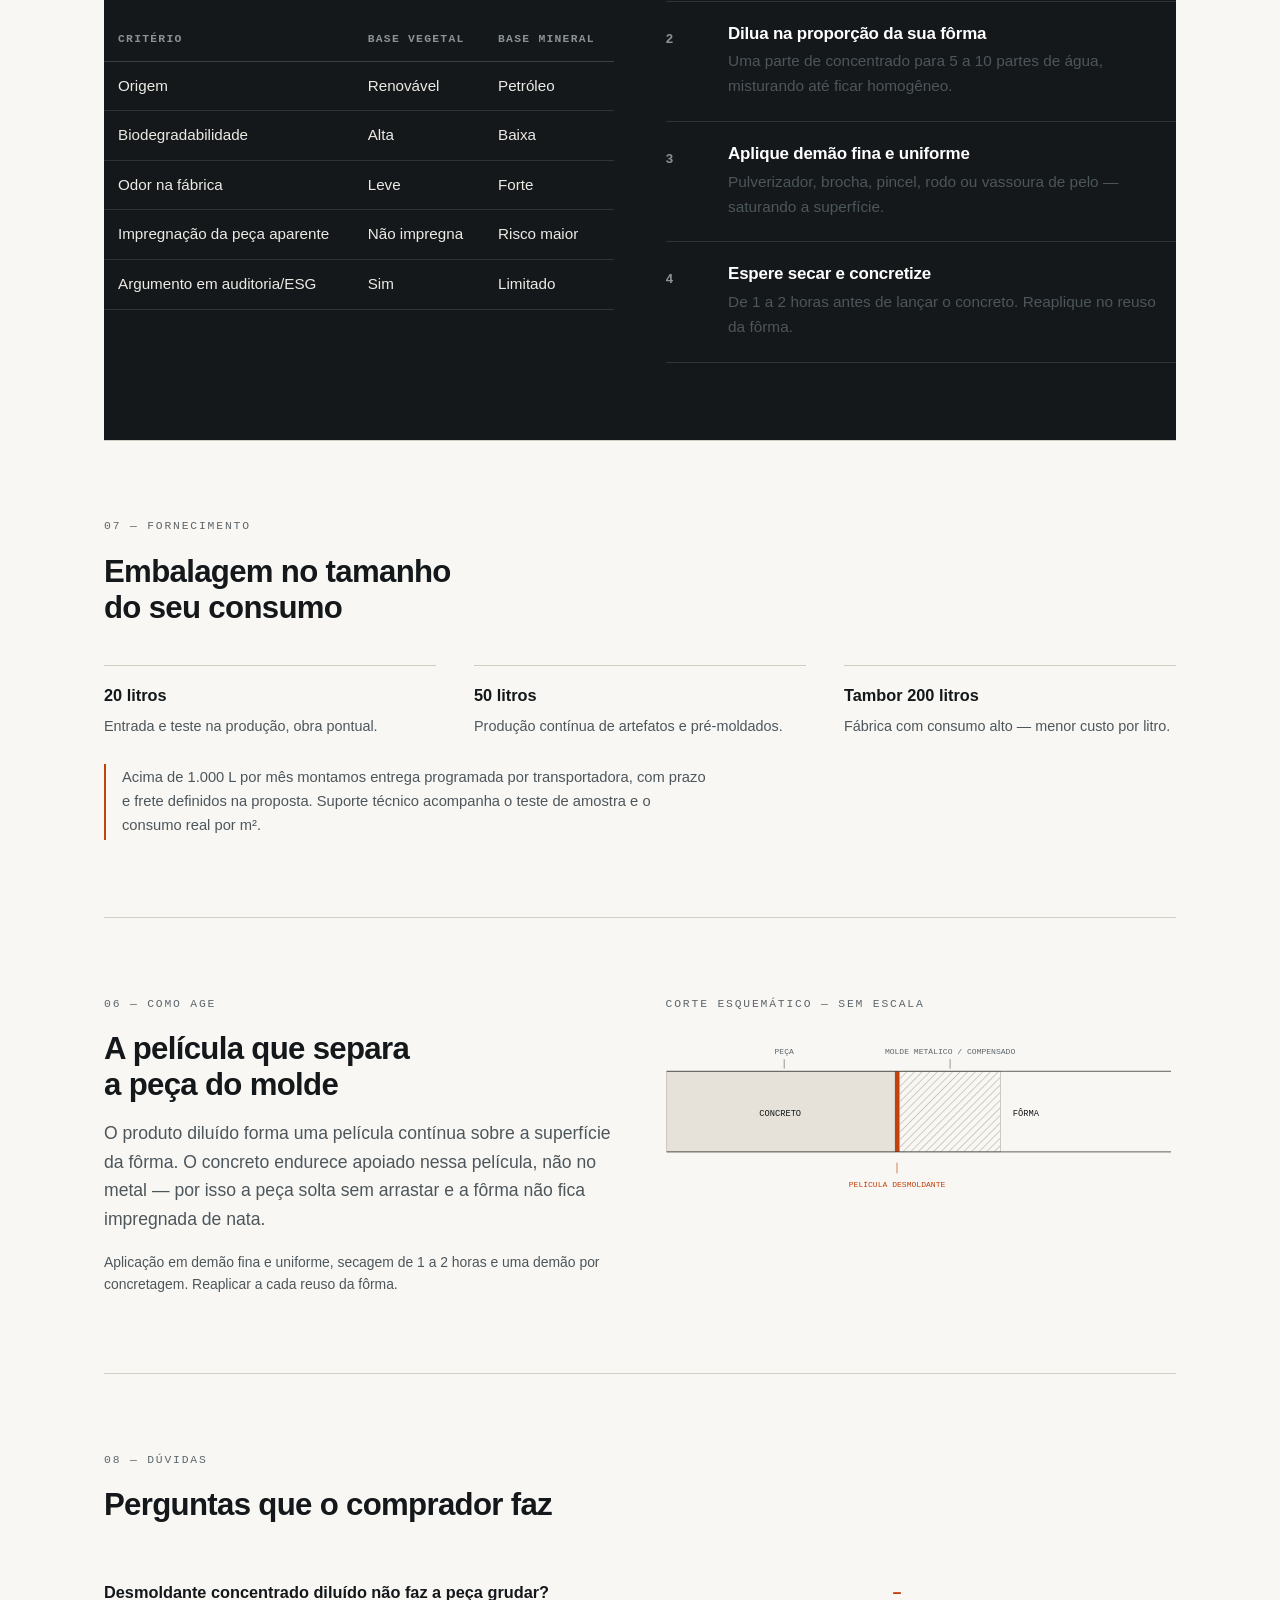
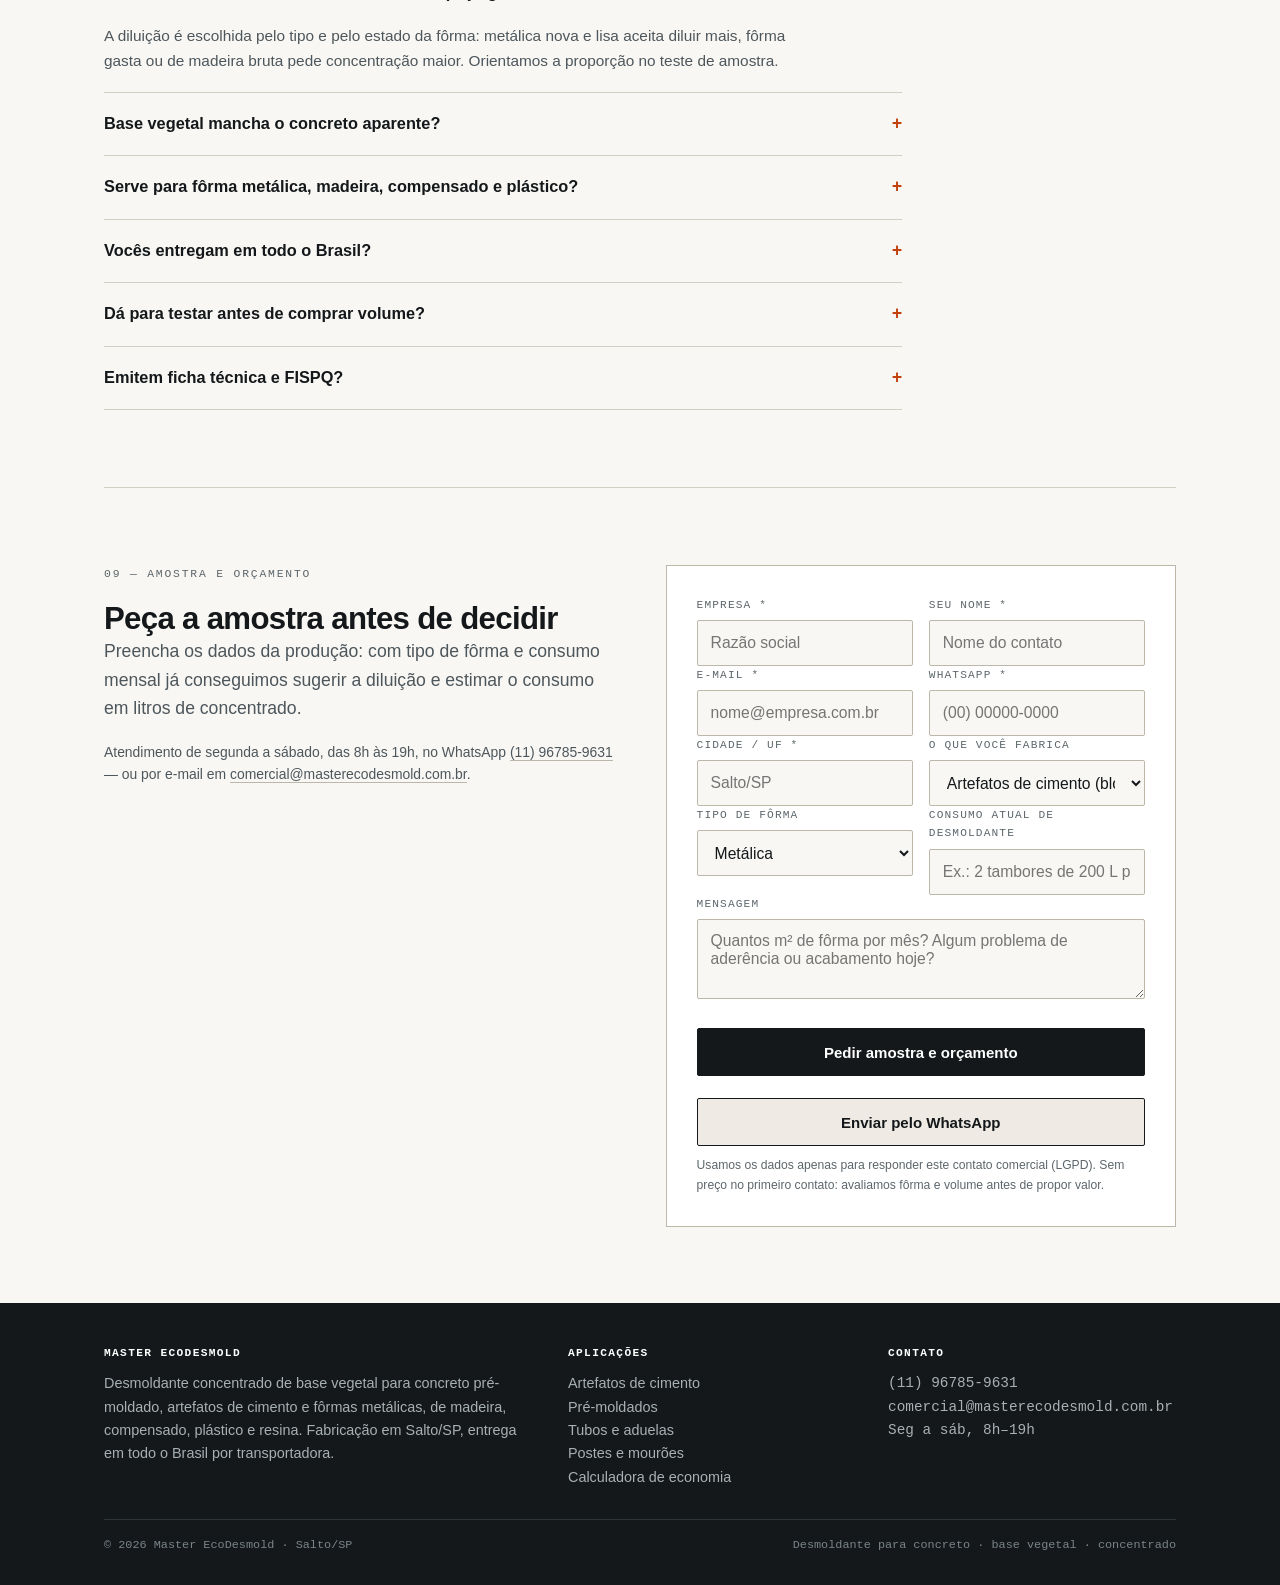
==== commit e13a8313: "polimento: botao secundario solido, ancora da secao do diagrama" ====
--- a/index.html
+++ b/index.html
@@ -15,7 +15,7 @@
 <meta property="og:description" content="Desmoldante concentrado de base vegetal para pré-moldados, artefatos de cimento, tubos, postes e fôrmas metálicas. Diluição de 1:5 a 1:10, rendimento de 40 a 50 m² por litro em fôrma metálica e amostra para teste. Entrega em todo o Brasil.">
 <meta property="og:url" content="https://masterecodesmold.com.br/">
 <link rel="icon" href="data:image/svg+xml,%3Csvg xmlns='http://www.w3.org/2000/svg' viewBox='0 0 32 32'%3E%3Crect width='32' height='32' fill='%2314181a'/%3E%3Crect x='9' y='9' width='14' height='14' fill='%23c2410c'/%3E%3C/svg%3E">
-<style>*,*::before,*::after{box-sizing:border-box}:root{--paper:#f8f7f4;--paper-2:#efebe4;--ink:#14181a;--ink-2:#4d565b;--ink-3:#5d666b;--rule:#d3cec4;--rule-2:#bdb7aa;--accent:#c2410c;--accent-2:#fdf1eb;--eco:#1f6b4a;--mono:ui-monospace,SFMono-Regular,"Cascadia Mono",Consolas,"Liberation Mono",monospace;--sans:-apple-system,BlinkMacSystemFont,"Segoe UI",Roboto,"Helvetica Neue",Arial,sans-serif;--max:1120px;--pad:24px}html{-webkit-text-size-adjust:100%}body{margin:0;background:var(--paper);color:var(--ink);font-family:var(--sans);font-size:1.02rem;line-height:1.62;font-synthesis-weight:none;text-rendering:optimizeLegibility}img{max-width:100%;display:block}a{color:inherit;text-decoration:none}a.u{border-bottom:1px solid var(--rule-2)}a.u:hover{border-color:var(--accent);color:var(--accent)}h1,h2,h3,h4{margin:0;line-height:1.16;letter-spacing:-.022em;font-weight:780;text-wrap:balance}h1{font-size:clamp(2rem,4.6vw,3.15rem)}h2{font-size:clamp(1.4rem,2.5vw,1.95rem)}h3{font-size:1.06rem;letter-spacing:-.012em}p{margin:0 0 1em}p:last-child{margin-bottom:0}.wrap{max-width:var(--max);margin:0 auto;padding:0 var(--pad)}.mono{font-family:var(--mono);font-variant-numeric:tabular-nums}.eyebrow{font-family:var(--mono);font-size:.71rem;letter-spacing:.16em;text-transform:uppercase;color:var(--ink-3);margin:0 0 18px;display:block}.lead{font-size:1.1rem;color:var(--ink-2)}.small{font-size:.87rem;color:var(--ink-2)}section{padding:clamp(46px,6vw,78px) 0;border-top:1px solid var(--rule)}section:first-of-type{border-top:0}.dark{background:var(--ink);color:#eceae5;border-top-color:var(--ink)}.dark h2,.dark h3{color:#fff}.dark .lead,.dark .small{color:#a9b0b3}.dark .eyebrow{color:#8b9295}.sec-head{max-width:60ch;margin-bottom:clamp(26px,3vw,40px)}.sec-head p{margin-top:14px;color:var(--ink-2)}.dark .sec-head p{color:#a9b0b3}.top{border-bottom:1px solid var(--rule);background:var(--paper);position:sticky;top:0;z-index:40}.top .wrap{display:flex;align-items:center;justify-content:space-between;gap:18px;min-height:62px}.mark{display:flex;align-items:baseline;gap:9px;font-weight:800;letter-spacing:-.03em;font-size:1.06rem}.mark i{font-style:normal;display:inline-block;width:11px;height:11px;background:var(--accent);flex:0 0 auto}.mark s{text-decoration:none;font-family:var(--mono);font-size:.66rem;letter-spacing:.13em;text-transform:uppercase;color:var(--ink-3);font-weight:500}nav{display:flex;align-items:center;gap:22px;font-size:.9rem}nav a:hover{color:var(--accent)}.top .tel{font-family:var(--mono);font-size:.86rem;color:var(--ink-2);white-space:nowrap}.top nav{flex:0 0 auto}.mark{min-width:0}.mark s{white-space:nowrap;overflow:hidden;text-overflow:ellipsis}.btn{display:inline-flex;align-items:center;justify-content:center;gap:9px;min-height:48px;padding:0 22px;border-radius:2px;font-weight:700;font-size:.94rem;border:1px solid var(--ink);background:var(--ink);color:#fff;cursor:pointer;transition:background .15s,color .15s,border-color .15s}.btn:hover{background:var(--accent);border-color:var(--accent);color:#fff}.btn.alt{background:transparent;color:var(--ink);border:1.5px solid var(--ink)}.btn.alt:hover{background:var(--paper-2);border-color:var(--ink);color:var(--ink)}.dark .btn{background:#fff;color:var(--ink);border-color:#fff}.dark .btn:hover{background:var(--accent);border-color:var(--accent);color:#fff}.dark .btn.alt{background:transparent;color:#fff;border-color:#5a6266}.dark .btn.alt:hover{border-color:#fff;color:#fff}.cta-row{display:flex;flex-wrap:wrap;gap:12px;margin-top:26px}.open{padding:clamp(38px,5vw,64px) 0 clamp(34px,4vw,52px);border-top:0}.open .grid{display:grid;grid-template-columns:1.32fr .68fr;gap:clamp(28px,4vw,58px);align-items:start}.open h1{max-width:22ch}.open .lead{margin-top:20px;max-width:46ch}.readout{border:1px solid var(--rule-2);background:#fff}.readout div{padding:13px 16px;border-top:1px solid var(--rule)}.readout div:first-child{border-top:0}.readout dt{font-family:var(--mono);font-size:.7rem;letter-spacing:.11em;text-transform:uppercase;color:var(--ink-3);margin:0 0 3px}.readout dd{margin:0;font-family:var(--mono);font-size:1rem;font-weight:600}.readout dd em{font-style:normal;color:var(--accent)}.rows{border-top:1px solid var(--rule)}.rows .row{display:grid;grid-template-columns:42px 1fr;gap:clamp(12px,1.6vw,22px);padding:22px 0;border-bottom:1px solid var(--rule);align-items:start}.rows .num{font-family:var(--mono);font-size:.82rem;color:var(--accent);padding-top:5px;font-weight:600}.rows h3{margin-bottom:6px}.rows p{color:var(--ink-2);font-size:.96rem;max-width:74ch}.dark .rows,.dark .rows .row{border-color:#2e3538}.dark .rows .num{color:#8b9295}.apps{border-top:1px solid var(--rule)}.apps a{display:grid;grid-template-columns:1.05fr 1.5fr 24px;gap:clamp(12px,2.4vw,32px);align-items:baseline;padding:19px 0;border-bottom:1px solid var(--rule)}.apps a:hover{background:var(--accent-2)}.apps b{font-weight:700;letter-spacing:-.01em}.apps span{color:var(--ink-2);font-size:.94rem}.apps i{font-style:normal;color:var(--accent);font-family:var(--mono);text-align:right}table{width:100%;border-collapse:collapse;font-size:.95rem}th,td{text-align:left;padding:12px 14px;border-bottom:1px solid var(--rule);vertical-align:top}th{font-family:var(--mono);font-size:.71rem;letter-spacing:.11em;text-transform:uppercase;color:var(--ink-3);font-weight:600;border-bottom:1px solid var(--rule-2)}td.n{font-family:var(--mono);font-variant-numeric:tabular-nums;white-space:nowrap}td.n strong{color:var(--accent)}tbody tr:hover{background:var(--paper-2)}.dark th{color:#8b9295;border-color:#3a4144}.dark td{border-color:#2e3538}.dark tbody tr:hover{background:#1c2226}.two{display:grid;grid-template-columns:1fr 1fr;gap:clamp(28px,4vw,54px);align-items:start}.three{display:grid;grid-template-columns:repeat(3,1fr);gap:clamp(20px,3vw,38px)}.pack{border-top:1px solid var(--rule);padding-top:16px}.pack b{display:block;font-size:1.02rem;margin-bottom:4px}.pack span{font-size:.9rem;color:var(--ink-2)}.note{border-left:2px solid var(--accent);padding:2px 0 2px 16px;margin-top:26px;font-size:.92rem;color:var(--ink-2);max-width:74ch}details{border-bottom:1px solid var(--rule)}details summary{cursor:pointer;padding:17px 0;font-weight:700;list-style:none;display:flex;gap:14px;justify-content:space-between;align-items:baseline}details summary::-webkit-details-marker{display:none}details summary::after{content:"+";font-family:var(--mono);color:var(--accent);font-size:1.1rem}details[open] summary::after{content:"–"}details p{padding:0 0 18px;color:var(--ink-2);font-size:.96rem;max-width:80ch}form{border:1px solid var(--rule-2);background:#fff;padding:clamp(20px,3vw,30px)}label{display:block;font-family:var(--mono);font-size:.7rem;letter-spacing:.1em;text-transform:uppercase;color:var(--ink-3);margin:16px 0 6px}label:first-of-type{margin-top:0}input,select,textarea{width:100%;font-family:var(--sans);font-size:.98rem;color:var(--ink);background:var(--paper);border:1px solid var(--rule-2);border-radius:2px;padding:12px 13px;min-height:46px}input:focus,select:focus,textarea:focus{outline:2px solid var(--accent);outline-offset:-1px;background:#fff}.f2{display:grid;grid-template-columns:1fr 1fr;gap:16px}form .btn{width:100%;margin-top:22px}.lgpd{font-size:.76rem;color:var(--ink-3);margin:10px 0 0}footer{background:var(--ink);color:#a9b0b3;padding:44px 0 30px;font-size:.9rem}footer .fg{display:grid;grid-template-columns:1.5fr 1fr 1fr;gap:32px;margin-bottom:30px}footer h4{color:#fff;font-family:var(--mono);font-size:.7rem;letter-spacing:.12em;text-transform:uppercase;margin-bottom:12px;font-weight:600}footer a:hover{color:#fff}footer .end{border-top:1px solid #2e3538;padding-top:16px;display:flex;justify-content:space-between;gap:14px;flex-wrap:wrap;font-family:var(--mono);font-size:.74rem;color:#7b8489}.zap{position:fixed;right:16px;bottom:16px;z-index:50;background:var(--accent);color:#fff;font-family:var(--mono);font-size:.78rem;padding:11px 14px;border-radius:2px;font-weight:600;box-shadow:0 2px 10px rgba(20,24,26,.18)}body{padding-bottom:0}@media(max-width:700px){.zap{font-size:.72rem;padding:9px 11px;right:12px;bottom:12px}body{padding-bottom:56px}}.zap:hover{background:var(--ink)}@media(max-width:900px){.open .grid,.two,.three,.f2,footer .fg{grid-template-columns:1fr}.top .mark s{display:none}.top .tel{font-size:.82rem}nav .hide{display:none}.rows .row{grid-template-columns:38px 1fr;gap:14px}.apps a{grid-template-columns:1fr;gap:4px}.apps i{display:none}section{padding:40px 0}.top .wrap{min-height:56px}}@media(max-width:700px){table.spec{font-size:.94rem}table.spec thead{display:none}table.spec tr{display:block;border-bottom:1px solid var(--rule);padding:12px 0}table.spec td{display:flex;justify-content:space-between;align-items:baseline;gap:14px;border:0;padding:3px 0;text-align:right}table.spec td::before{content:attr(data-label);flex:0 0 auto;font-family:var(--mono);font-size:.67rem;letter-spacing:.09em;text-transform:uppercase;color:var(--ink-3);text-align:left}table.spec td.n{white-space:normal}table.spec tr:hover{background:transparent}.out table td{display:flex;justify-content:space-between;gap:12px;text-align:right}}@media(prefers-reduced-motion:reduce){*{transition:none!important;scroll-behavior:auto!important}}</style>
+<style>*,*::before,*::after{box-sizing:border-box}:root{--paper:#f8f7f4;--paper-2:#efebe4;--ink:#14181a;--ink-2:#4d565b;--ink-3:#5d666b;--rule:#d3cec4;--rule-2:#bdb7aa;--accent:#c2410c;--accent-2:#fdf1eb;--eco:#1f6b4a;--mono:ui-monospace,SFMono-Regular,"Cascadia Mono",Consolas,"Liberation Mono",monospace;--sans:-apple-system,BlinkMacSystemFont,"Segoe UI",Roboto,"Helvetica Neue",Arial,sans-serif;--max:1120px;--pad:24px}html{-webkit-text-size-adjust:100%}body{margin:0;background:var(--paper);color:var(--ink);font-family:var(--sans);font-size:1.02rem;line-height:1.62;font-synthesis-weight:none;text-rendering:optimizeLegibility}img{max-width:100%;display:block}a{color:inherit;text-decoration:none}a.u{border-bottom:1px solid var(--rule-2)}a.u:hover{border-color:var(--accent);color:var(--accent)}h1,h2,h3,h4{margin:0;line-height:1.16;letter-spacing:-.022em;font-weight:780;text-wrap:balance}h1{font-size:clamp(2rem,4.6vw,3.15rem)}h2{font-size:clamp(1.4rem,2.5vw,1.95rem)}h3{font-size:1.06rem;letter-spacing:-.012em}p{margin:0 0 1em}p:last-child{margin-bottom:0}.wrap{max-width:var(--max);margin:0 auto;padding:0 var(--pad)}.mono{font-family:var(--mono);font-variant-numeric:tabular-nums}.eyebrow{font-family:var(--mono);font-size:.71rem;letter-spacing:.16em;text-transform:uppercase;color:var(--ink-3);margin:0 0 18px;display:block}.lead{font-size:1.1rem;color:var(--ink-2)}.small{font-size:.87rem;color:var(--ink-2)}section{padding:clamp(46px,6vw,78px) 0;border-top:1px solid var(--rule)}section:first-of-type{border-top:0}.dark{background:var(--ink);color:#eceae5;border-top-color:var(--ink)}.dark h2,.dark h3{color:#fff}.dark .lead,.dark .small{color:#a9b0b3}.dark .eyebrow{color:#8b9295}.sec-head{max-width:60ch;margin-bottom:clamp(26px,3vw,40px)}.sec-head p{margin-top:14px;color:var(--ink-2)}.dark .sec-head p{color:#a9b0b3}.top{border-bottom:1px solid var(--rule);background:var(--paper);position:sticky;top:0;z-index:40}.top .wrap{display:flex;align-items:center;justify-content:space-between;gap:18px;min-height:62px}.mark{display:flex;align-items:baseline;gap:9px;font-weight:800;letter-spacing:-.03em;font-size:1.06rem}.mark i{font-style:normal;display:inline-block;width:11px;height:11px;background:var(--accent);flex:0 0 auto}.mark s{text-decoration:none;font-family:var(--mono);font-size:.66rem;letter-spacing:.13em;text-transform:uppercase;color:var(--ink-3);font-weight:500}nav{display:flex;align-items:center;gap:22px;font-size:.9rem}nav a:hover{color:var(--accent)}.top .tel{font-family:var(--mono);font-size:.86rem;color:var(--ink-2);white-space:nowrap}.top nav{flex:0 0 auto}.mark{min-width:0}.mark s{white-space:nowrap;overflow:hidden;text-overflow:ellipsis}.btn{display:inline-flex;align-items:center;justify-content:center;gap:9px;min-height:48px;padding:0 22px;border-radius:2px;font-weight:700;font-size:.94rem;border:1px solid var(--ink);background:var(--ink);color:#fff;cursor:pointer;transition:background .15s,color .15s,border-color .15s}.btn:hover{background:var(--accent);border-color:var(--accent);color:#fff}.btn.alt{background:var(--paper-2);color:var(--ink);border:1px solid var(--ink)}.btn.alt:hover{background:var(--ink);color:#fff;border-color:var(--ink)}.dark .btn{background:#fff;color:var(--ink);border-color:#fff}.dark .btn:hover{background:var(--accent);border-color:var(--accent);color:#fff}.dark .btn.alt{background:transparent;color:#fff;border-color:#5a6266}.dark .btn.alt:hover{border-color:#fff;color:#fff}.cta-row{display:flex;flex-wrap:wrap;gap:12px;margin-top:26px}.open{padding:clamp(38px,5vw,64px) 0 clamp(34px,4vw,52px);border-top:0}.open .grid{display:grid;grid-template-columns:1.32fr .68fr;gap:clamp(28px,4vw,58px);align-items:start}.open h1{max-width:22ch}.open .lead{margin-top:20px;max-width:46ch}.readout{border:1px solid var(--rule-2);background:#fff}.readout div{padding:13px 16px;border-top:1px solid var(--rule)}.readout div:first-child{border-top:0}.readout dt{font-family:var(--mono);font-size:.7rem;letter-spacing:.11em;text-transform:uppercase;color:var(--ink-3);margin:0 0 3px}.readout dd{margin:0;font-family:var(--mono);font-size:1rem;font-weight:600}.readout dd em{font-style:normal;color:var(--accent)}.rows{border-top:1px solid var(--rule)}.rows .row{display:grid;grid-template-columns:42px 1fr;gap:clamp(12px,1.6vw,22px);padding:22px 0;border-bottom:1px solid var(--rule);align-items:start}.rows .num{font-family:var(--mono);font-size:.82rem;color:var(--accent);padding-top:5px;font-weight:600}.rows h3{margin-bottom:6px}.rows p{color:var(--ink-2);font-size:.96rem;max-width:74ch}.dark .rows,.dark .rows .row{border-color:#2e3538}.dark .rows .num{color:#8b9295}.apps{border-top:1px solid var(--rule)}.apps a{display:grid;grid-template-columns:1.05fr 1.5fr 24px;gap:clamp(12px,2.4vw,32px);align-items:baseline;padding:19px 0;border-bottom:1px solid var(--rule)}.apps a:hover{background:var(--accent-2)}.apps b{font-weight:700;letter-spacing:-.01em}.apps span{color:var(--ink-2);font-size:.94rem}.apps i{font-style:normal;color:var(--accent);font-family:var(--mono);text-align:right}table{width:100%;border-collapse:collapse;font-size:.95rem}th,td{text-align:left;padding:12px 14px;border-bottom:1px solid var(--rule);vertical-align:top}th{font-family:var(--mono);font-size:.71rem;letter-spacing:.11em;text-transform:uppercase;color:var(--ink-3);font-weight:600;border-bottom:1px solid var(--rule-2)}td.n{font-family:var(--mono);font-variant-numeric:tabular-nums;white-space:nowrap}td.n strong{color:var(--accent)}tbody tr:hover{background:var(--paper-2)}.dark th{color:#8b9295;border-color:#3a4144}.dark td{border-color:#2e3538}.dark tbody tr:hover{background:#1c2226}.two{display:grid;grid-template-columns:1fr 1fr;gap:clamp(28px,4vw,54px);align-items:start}.three{display:grid;grid-template-columns:repeat(3,1fr);gap:clamp(20px,3vw,38px)}.pack{border-top:1px solid var(--rule);padding-top:16px}.pack b{display:block;font-size:1.02rem;margin-bottom:4px}.pack span{font-size:.9rem;color:var(--ink-2)}.note{border-left:2px solid var(--accent);padding:2px 0 2px 16px;margin-top:26px;font-size:.92rem;color:var(--ink-2);max-width:74ch}details{border-bottom:1px solid var(--rule)}details summary{cursor:pointer;padding:17px 0;font-weight:700;list-style:none;display:flex;gap:14px;justify-content:space-between;align-items:baseline}details summary::-webkit-details-marker{display:none}details summary::after{content:"+";font-family:var(--mono);color:var(--accent);font-size:1.1rem}details[open] summary::after{content:"–"}details p{padding:0 0 18px;color:var(--ink-2);font-size:.96rem;max-width:80ch}form{border:1px solid var(--rule-2);background:#fff;padding:clamp(20px,3vw,30px)}label{display:block;font-family:var(--mono);font-size:.7rem;letter-spacing:.1em;text-transform:uppercase;color:var(--ink-3);margin:16px 0 6px}label:first-of-type{margin-top:0}input,select,textarea{width:100%;font-family:var(--sans);font-size:.98rem;color:var(--ink);background:var(--paper);border:1px solid var(--rule-2);border-radius:2px;padding:12px 13px;min-height:46px}input:focus,select:focus,textarea:focus{outline:2px solid var(--accent);outline-offset:-1px;background:#fff}.f2{display:grid;grid-template-columns:1fr 1fr;gap:16px}form .btn{width:100%;margin-top:22px}.lgpd{font-size:.76rem;color:var(--ink-3);margin:10px 0 0}footer{background:var(--ink);color:#a9b0b3;padding:44px 0 30px;font-size:.9rem}footer .fg{display:grid;grid-template-columns:1.5fr 1fr 1fr;gap:32px;margin-bottom:30px}footer h4{color:#fff;font-family:var(--mono);font-size:.7rem;letter-spacing:.12em;text-transform:uppercase;margin-bottom:12px;font-weight:600}footer a:hover{color:#fff}footer .end{border-top:1px solid #2e3538;padding-top:16px;display:flex;justify-content:space-between;gap:14px;flex-wrap:wrap;font-family:var(--mono);font-size:.74rem;color:#7b8489}.zap{position:fixed;right:16px;bottom:16px;z-index:50;background:var(--accent);color:#fff;font-family:var(--mono);font-size:.78rem;padding:11px 14px;border-radius:2px;font-weight:600;box-shadow:0 2px 10px rgba(20,24,26,.18)}body{padding-bottom:0}@media(max-width:700px){.zap{font-size:.72rem;padding:9px 11px;right:12px;bottom:12px}body{padding-bottom:56px}}.zap:hover{background:var(--ink)}@media(max-width:900px){.open .grid,.two,.three,.f2,footer .fg{grid-template-columns:1fr}.top .mark s{display:none}.top .tel{font-size:.82rem}nav .hide{display:none}.rows .row{grid-template-columns:38px 1fr;gap:14px}.apps a{grid-template-columns:1fr;gap:4px}.apps i{display:none}section{padding:40px 0}.top .wrap{min-height:56px}}@media(max-width:700px){table.spec{font-size:.94rem}table.spec thead{display:none}table.spec tr{display:block;border-bottom:1px solid var(--rule);padding:12px 0}table.spec td{display:flex;justify-content:space-between;align-items:baseline;gap:14px;border:0;padding:3px 0;text-align:right}table.spec td::before{content:attr(data-label);flex:0 0 auto;font-family:var(--mono);font-size:.67rem;letter-spacing:.09em;text-transform:uppercase;color:var(--ink-3);text-align:left}table.spec td.n{white-space:normal}table.spec tr:hover{background:transparent}.out table td{display:flex;justify-content:space-between;gap:12px;text-align:right}}@media(prefers-reduced-motion:reduce){*{transition:none!important;scroll-behavior:auto!important}}</style>
 <script type="application/ld+json">{"@context": "https://schema.org", "@type": "FAQPage", "mainEntity": [{"@type": "Question", "name": "Desmoldante concentrado diluído não faz a peça grudar?", "acceptedAnswer": {"@type": "Answer", "text": "A diluição é escolhida pelo tipo e pelo estado da fôrma: metálica nova e lisa aceita diluir mais, fôrma gasta ou de madeira bruta pede concentração maior. Orientamos a proporção no teste de amostra."}}, {"@type": "Question", "name": "Base vegetal mancha o concreto aparente?", "acceptedAnswer": {"@type": "Answer", "text": "Não. Emulsionado em água, forma película fina que não impregna o concreto e ajuda a evitar mancha e bolha. Quando a superfície recebe pintura ou revestimento, lava-se com água e sabão neutro."}}, {"@type": "Question", "name": "Serve para fôrma metálica, madeira, compensado e plástico?", "acceptedAnswer": {"@type": "Answer", "text": "Sim — metálica, madeira bruta, compensado resinado ou plastificado, plástico e resina, ajustando diluição e frequência de reaplicação."}}, {"@type": "Question", "name": "Vocês entregam em todo o Brasil?", "acceptedAnswer": {"@type": "Answer", "text": "Sim, por transportadora, em bombonas de 20 L e 50 L e tambor de 200 L. Para consumo recorrente programamos entregas."}}, {"@type": "Question", "name": "Dá para testar antes de comprar volume?", "acceptedAnswer": {"@type": "Answer", "text": "É o que recomendamos. Enviamos amostra, orientamos a diluição para a sua fôrma e medimos o consumo real por m² antes de qualquer decisão de volume."}}, {"@type": "Question", "name": "Emitem ficha técnica e FISPQ?", "acceptedAnswer": {"@type": "Answer", "text": "Sim, junto com a proposta, além das condições de validade e armazenamento."}}]}</script>
 </head>
 <body>
@@ -149,7 +149,7 @@
 <p class="note">Acima de 1.000 L por mês montamos entrega programada por transportadora, com prazo e
 frete definidos na proposta. Suporte técnico acompanha o teste de amostra e o consumo real por m².</p>
 </section>
-<section>
+<section id="mecanismo">
 <div class="two">
 <div>
 <span class="eyebrow">06 &mdash; como age</span>
